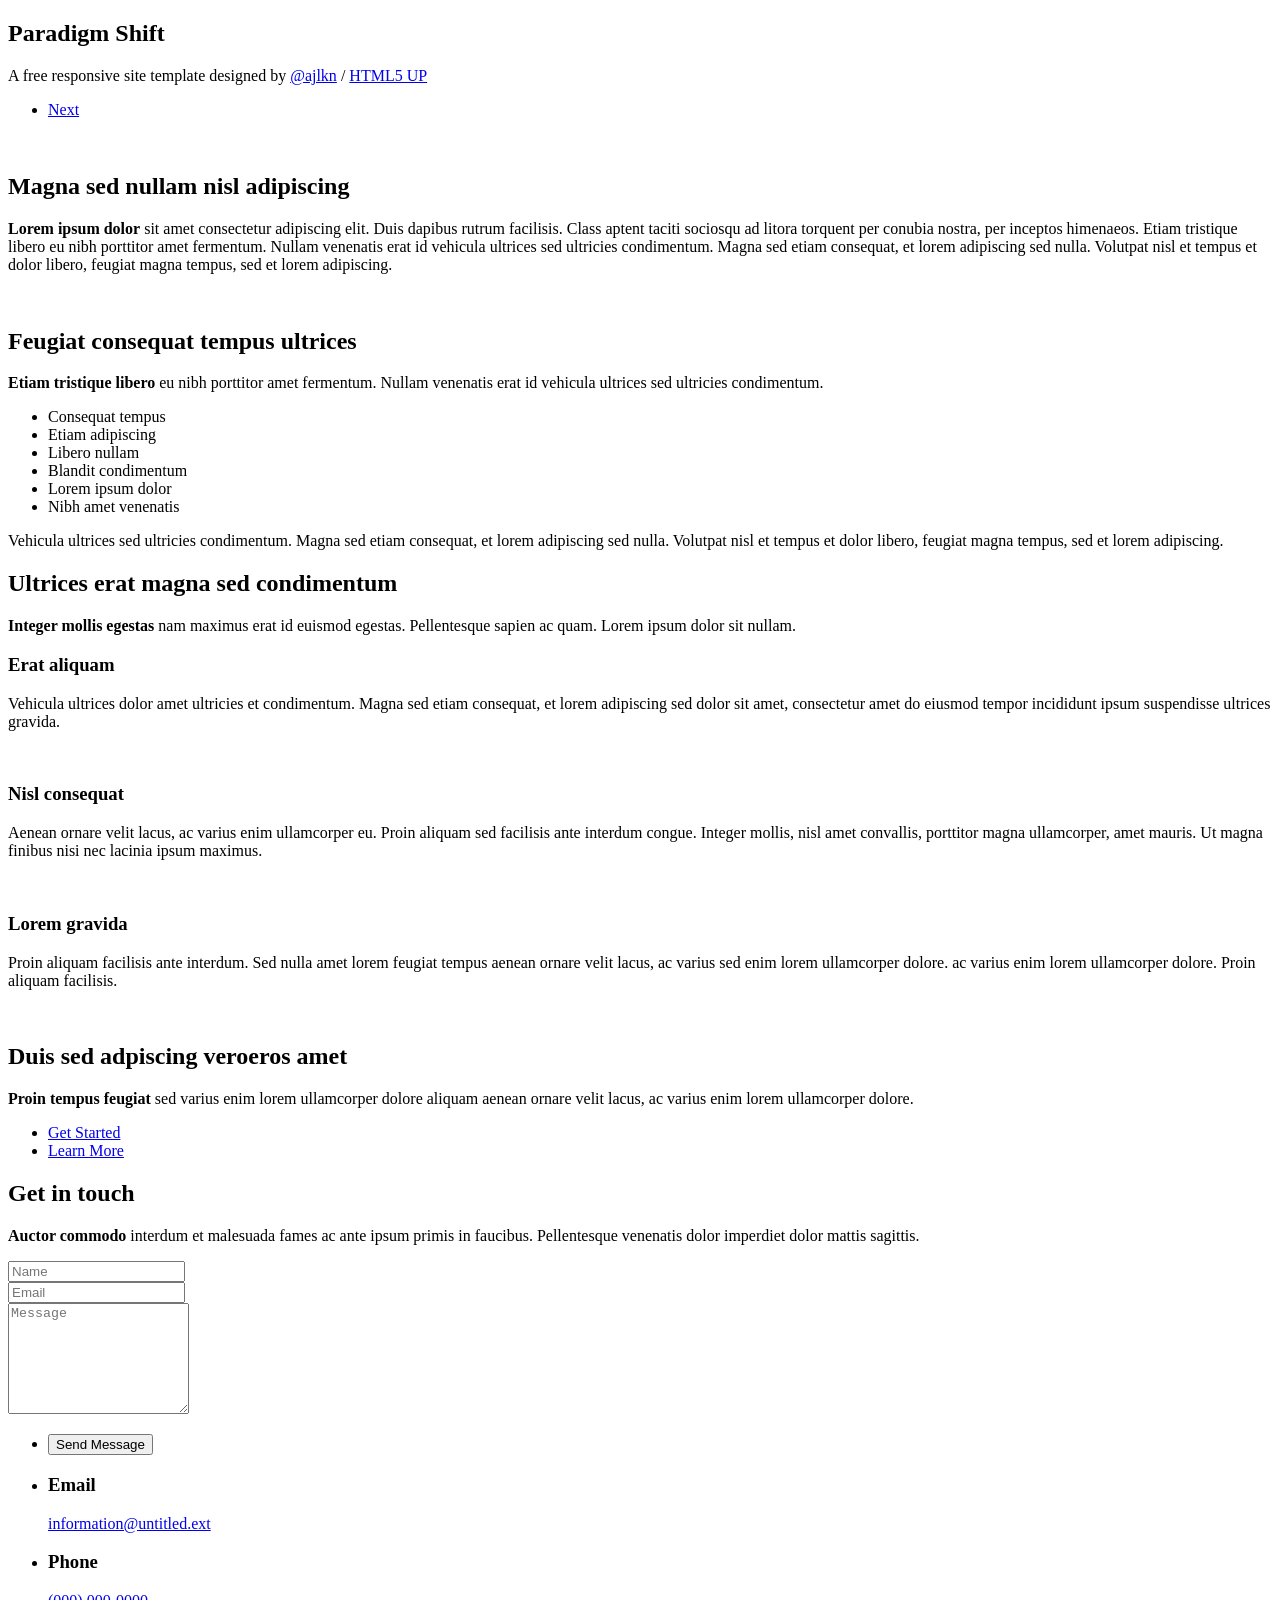
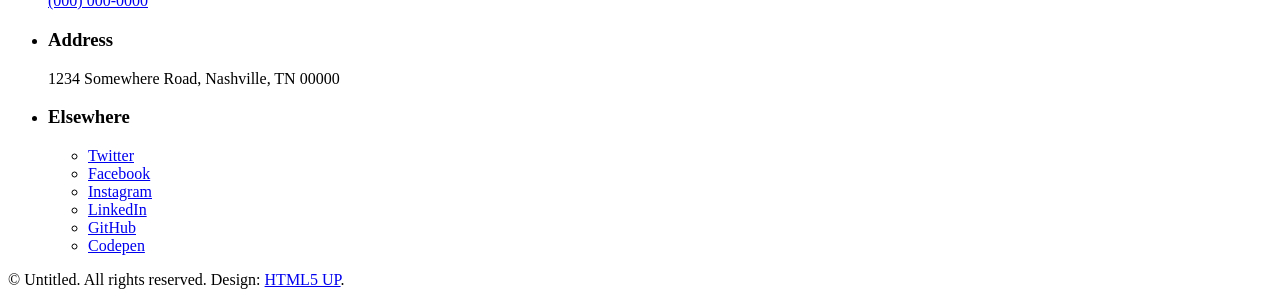
==== index.html @ dde22edc "Create index.html" ====
<!DOCTYPE HTML>
<!--
	Paradigm Shift by HTML5 UP
	html5up.net | @ajlkn
	Free for personal and commercial use under the CCA 3.0 license (html5up.net/license)
-->
<html>
	<head>
		<title>Paradigm Shift by HTML5 UP</title>
		<meta charset="utf-8" />
		<meta name="viewport" content="width=device-width, initial-scale=1, user-scalable=no" />
		<meta name="description" content="" />
		<meta name="keywords" content="" />
		<link rel="stylesheet" href="assets/css/main.css" />
	</head>
	<body class="is-preload">

		<!-- Wrapper -->
			<div id="wrapper">

				<!-- Intro -->
					<section class="intro">
						<header>
							<h1>Paradigm Shift</h1>
							<p>A free responsive site template designed by <a href="https://twitter.com/ajlkn">@ajlkn</a> / <a href="https://html5up.net">HTML5 UP</a></p>
							<ul class="actions">
								<li><a href="#first" class="arrow scrolly"><span class="label">Next</span></a></li>
							</ul>
						</header>
						<div class="content">
							<span class="image fill" data-position="center"><img src="images/pic01.jpg" alt="" /></span>
						</div>
					</section>

				<!-- Section -->
					<section id="first">
						<header>
							<h2>Magna sed nullam nisl adipiscing</h2>
						</header>
						<div class="content">
							<p><strong>Lorem ipsum dolor</strong> sit amet consectetur adipiscing elit. Duis dapibus rutrum facilisis. Class aptent taciti sociosqu ad litora torquent per conubia nostra, per inceptos himenaeos. Etiam tristique libero eu nibh porttitor amet fermentum. Nullam venenatis erat id vehicula ultrices sed ultricies condimentum. Magna sed etiam consequat, et lorem adipiscing sed nulla. Volutpat nisl et tempus et dolor libero, feugiat magna tempus, sed et lorem adipiscing.</p>
							<span class="image main"><img src="images/pic02.jpg" alt="" /></span>
						</div>
					</section>

				<!-- Section -->
					<section>
						<header>
							<h2>Feugiat consequat tempus ultrices</h2>
						</header>
						<div class="content">
							<p><strong>Etiam tristique libero</strong> eu nibh porttitor amet fermentum. Nullam venenatis erat id vehicula ultrices sed ultricies condimentum.</p>
							<ul class="feature-icons">
								<li class="icon solid fa-laptop">Consequat tempus</li>
								<li class="icon solid fa-bolt">Etiam adipiscing</li>
								<li class="icon solid fa-signal">Libero nullam</li>
								<li class="icon solid fa-cog">Blandit condimentum</li>
								<li class="icon solid fa-map-marker-alt">Lorem ipsum dolor</li>
								<li class="icon solid fa-code">Nibh amet venenatis</li>
							</ul>
							<p>Vehicula ultrices sed ultricies condimentum. Magna sed etiam consequat, et lorem adipiscing sed nulla. Volutpat nisl et tempus et dolor libero, feugiat magna tempus, sed et lorem adipiscing.</p>
						</div>
					</section>

				<!-- Section -->
					<section>
						<header>
							<h2>Ultrices erat magna sed condimentum</h2>
						</header>
						<div class="content">
							<p><strong>Integer mollis egestas</strong> nam maximus erat id euismod egestas. Pellentesque sapien ac quam. Lorem ipsum dolor sit nullam.</p>

							<!-- Section -->
								<section>
									<header>
										<h3>Erat aliquam</h3>
										<p>Vehicula ultrices dolor amet ultricies et condimentum. Magna sed etiam consequat, et lorem adipiscing sed dolor sit amet, consectetur amet do eiusmod tempor incididunt  ipsum suspendisse ultrices gravida.</p>
									</header>
									<div class="content">
										<div class="gallery">
											<a href="images/gallery/fulls/01.jpg" class="landscape"><img src="images/gallery/thumbs/01.jpg" alt="" /></a>
											<a href="images/gallery/fulls/02.jpg"><img src="images/gallery/thumbs/02.jpg" alt="" /></a>
											<a href="images/gallery/fulls/03.jpg"><img src="images/gallery/thumbs/03.jpg" alt="" /></a>
											<a href="images/gallery/fulls/04.jpg" class="landscape"><img src="images/gallery/thumbs/04.jpg" alt="" /></a>
										</div>
									</div>
								</section>

							<!-- Section -->
								<section>
									<header>
										<h3>Nisl consequat</h3>
										<p>Aenean ornare velit lacus, ac varius enim ullamcorper eu. Proin aliquam sed facilisis ante interdum congue. Integer mollis, nisl amet convallis, porttitor magna ullamcorper, amet mauris. Ut magna finibus nisi nec lacinia ipsum maximus.</p>
									</header>
									<div class="content">
										<div class="gallery">
											<a href="images/gallery/fulls/05.jpg" class="landscape"><img src="images/gallery/thumbs/05.jpg" alt="" /></a>
											<a href="images/gallery/fulls/06.jpg"><img src="images/gallery/thumbs/06.jpg" alt="" /></a>
											<a href="images/gallery/fulls/07.jpg"><img src="images/gallery/thumbs/07.jpg" alt="" /></a>
										</div>
									</div>
								</section>

							<!-- Section -->
								<section>
									<header>
										<h3>Lorem gravida</h3>
										<p>Proin aliquam facilisis ante interdum. Sed nulla amet lorem feugiat tempus aenean ornare velit lacus, ac varius sed enim lorem ullamcorper dolore.  ac varius enim lorem ullamcorper dolore. Proin aliquam facilisis.</p>
									</header>
									<div class="content">
										<div class="gallery">
											<a href="images/gallery/fulls/08.jpg" class="portrait"><img src="images/gallery/thumbs/08.jpg" alt="" /></a>
											<a href="images/gallery/fulls/09.jpg" class="portrait"><img src="images/gallery/thumbs/09.jpg" alt="" /></a>
											<a href="images/gallery/fulls/10.jpg" class="landscape"><img src="images/gallery/thumbs/10.jpg" alt="" /></a>
										</div>
									</div>
								</section>

						</div>
					</section>

				<!-- Section -->
					<section>
						<header>
							<h2>Duis sed adpiscing veroeros amet</h2>
						</header>
						<div class="content">
							<p><strong>Proin tempus feugiat</strong> sed varius enim lorem ullamcorper dolore aliquam aenean ornare velit lacus, ac varius enim lorem ullamcorper dolore.</p>
							<ul class="actions">
								<li><a href="#" class="button primary large">Get Started</a></li>
								<li><a href="#" class="button large">Learn More</a></li>
							</ul>
						</div>
					</section>

				<!-- Elements -->
				<!--
					<section>
						<header>
							<h2>Elements</h2>
						</header>
						<div class="content">

							<section>
								<header>
									<h3>Text</h3>
								</header>
								<div class="content">
									<p>This is <b>bold</b> and this is <strong>strong</strong>. This is <i>italic</i> and this is <em>emphasized</em>.
									This is <sup>superscript</sup> text and this is <sub>subscript</sub> text.
									This is <u>underlined</u> and this is code: <code>for (;;) { ... }</code>. Finally, <a href="#">this is a link</a>.</p>
									<hr />
									<h2>Heading Level 2</h2>
									<h3>Heading Level 3</h3>
									<h4>Heading Level 4</h4>
									<h5>Heading Level 5</h5>
									<hr />
									<h5>Blockquote</h5>
									<blockquote>Fringilla nisl. Donec accumsan interdum nisi, quis tincidunt felis sagittis eget tempus euismod. Vestibulum ante ipsum primis in faucibus vestibulum. Blandit adipiscing eu felis iaculis volutpat ac adipiscing accumsan faucibus. Vestibulum ante ipsum primis in faucibus lorem ipsum dolor sit amet nullam adipiscing eu felis.</blockquote>
									<h5>Preformatted</h5>
									<pre><code>i = 0;

while (!deck.isInOrder()) {
  print 'Iteration ' + i;
  deck.shuffle();
  i++;
}

print 'Sorted in ' + i + ' iterations.';</code></pre>
								</div>
							</section>

							<section>
								<header>
									<h3>Lists</h3>
								</header>
								<div class="content">

									<h4>Unordered</h4>
									<ul>
										<li>Dolor pulvinar etiam.</li>
										<li>Sagittis adipiscing.</li>
										<li>Felis enim feugiat.</li>
									</ul>

									<h4>Alternate</h4>
									<ul class="alt">
										<li>Dolor pulvinar etiam.</li>
										<li>Sagittis adipiscing.</li>
										<li>Felis enim feugiat.</li>
									</ul>

									<h4>Ordered</h4>
									<ol>
										<li>Dolor pulvinar etiam.</li>
										<li>Etiam vel felis viverra.</li>
										<li>Felis enim feugiat.</li>
										<li>Dolor pulvinar etiam.</li>
										<li>Etiam vel felis lorem.</li>
										<li>Felis enim et feugiat.</li>
									</ol>
									<h4>Icons</h4>
									<ul class="icons">
										<li><a href="#" class="icon brands fa-twitter"><span class="label">Twitter</span></a></li>
										<li><a href="#" class="icon brands fa-facebook-f"><span class="label">Facebook</span></a></li>
										<li><a href="#" class="icon brands fa-instagram"><span class="label">Instagram</span></a></li>
										<li><a href="#" class="icon brands fa-github"><span class="label">Github</span></a></li>
									</ul>

									<h4>Actions</h4>
									<ul class="actions">
										<li><a href="#" class="button primary">Default</a></li>
										<li><a href="#" class="button">Default</a></li>
									</ul>
									<ul class="actions stacked">
										<li><a href="#" class="button primary">Default</a></li>
										<li><a href="#" class="button">Default</a></li>
									</ul>
								</div>
							</section>

							<section>
								<header>
									<h3>Table</h3>
								</header>
								<div class="content">
									<h4>Default</h4>
									<div class="table-wrapper">
										<table>
											<thead>
												<tr>
													<th>Name</th>
													<th>Description</th>
													<th>Price</th>
												</tr>
											</thead>
											<tbody>
												<tr>
													<td>Item One</td>
													<td>Ante turpis integer aliquet porttitor.</td>
													<td>29.99</td>
												</tr>
												<tr>
													<td>Item Two</td>
													<td>Vis ac commodo adipiscing arcu aliquet.</td>
													<td>19.99</td>
												</tr>
												<tr>
													<td>Item Three</td>
													<td> Morbi faucibus arcu accumsan lorem.</td>
													<td>29.99</td>
												</tr>
												<tr>
													<td>Item Four</td>
													<td>Vitae integer tempus condimentum.</td>
													<td>19.99</td>
												</tr>
												<tr>
													<td>Item Five</td>
													<td>Ante turpis integer aliquet porttitor.</td>
													<td>29.99</td>
												</tr>
											</tbody>
											<tfoot>
												<tr>
													<td colspan="2"></td>
													<td>100.00</td>
												</tr>
											</tfoot>
										</table>
									</div>

									<h4>Alternate</h4>
									<div class="table-wrapper">
										<table class="alt">
											<thead>
												<tr>
													<th>Name</th>
													<th>Description</th>
													<th>Price</th>
												</tr>
											</thead>
											<tbody>
												<tr>
													<td>Item One</td>
													<td>Ante turpis integer aliquet porttitor.</td>
													<td>29.99</td>
												</tr>
												<tr>
													<td>Item Two</td>
													<td>Vis ac commodo adipiscing arcu aliquet.</td>
													<td>19.99</td>
												</tr>
												<tr>
													<td>Item Three</td>
													<td> Morbi faucibus arcu accumsan lorem.</td>
													<td>29.99</td>
												</tr>
												<tr>
													<td>Item Four</td>
													<td>Vitae integer tempus condimentum.</td>
													<td>19.99</td>
												</tr>
												<tr>
													<td>Item Five</td>
													<td>Ante turpis integer aliquet porttitor.</td>
													<td>29.99</td>
												</tr>
											</tbody>
											<tfoot>
												<tr>
													<td colspan="2"></td>
													<td>100.00</td>
												</tr>
											</tfoot>
										</table>
									</div>
								</div>
							</section>

							<section>
								<header>
									<h3>Buttons</h3>
								</header>
								<div class="content">
									<ul class="actions">
										<li><a href="#" class="button primary">Primary</a></li>
										<li><a href="#" class="button">Default</a></li>
									</ul>
									<ul class="actions">
										<li><a href="#" class="button large">Large</a></li>
										<li><a href="#" class="button">Default</a></li>
										<li><a href="#" class="button small">Small</a></li>
									</ul>
									<ul class="actions">
										<li><a href="#" class="button primary icon solid fa-download">Icon</a></li>
										<li><a href="#" class="button icon solid fa-download">Icon</a></li>
									</ul>
									<ul class="actions">
										<li><span class="button primary disabled">Disabled</span></li>
										<li><span class="button disabled">Disabled</span></li>
									</ul>
								</div>
							</section>

							<section>
								<header>
									<h3>Form</h3>
								</header>
								<div class="content">
									<form method="post" action="#">
										<div class="fields">
											<div class="field half">
												<label for="demo-name">Name</label>
												<input type="text" name="demo-name" id="demo-name" value="" placeholder="Jane Doe" />
											</div>
											<div class="field half">
												<label for="demo-email">Email</label>
												<input type="email" name="demo-email" id="demo-email" value="" placeholder="jane@untitled.tld" />
											</div>
											<div class="field">
												<label for="demo-category">Category</label>
												<select name="demo-category" id="demo-category">
													<option value="">-</option>
													<option value="1">Manufacturing</option>
													<option value="1">Shipping</option>
													<option value="1">Administration</option>
													<option value="1">Human Resources</option>
												</select>
											</div>
											<div class="field half">
												<input type="radio" id="demo-priority-low" name="demo-priority" checked>
												<label for="demo-priority-low">Low</label>
											</div>
											<div class="field half">
												<input type="radio" id="demo-priority-high" name="demo-priority">
												<label for="demo-priority-high">High</label>
											</div>
											<div class="field half">
												<input type="checkbox" id="demo-copy" name="demo-copy">
												<label for="demo-copy">Email me a copy</label>
											</div>
											<div class="field half">
												<input type="checkbox" id="demo-human" name="demo-human" checked>
												<label for="demo-human">Not a robot</label>
											</div>
											<div class="field">
												<label for="demo-message">Message</label>
												<textarea name="demo-message" id="demo-message" placeholder="Enter your message" rows="6"></textarea>
											</div>
										</div>
										<ul class="actions">
											<li><input type="submit" value="Send Message" class="primary" /></li>
											<li><input type="reset" value="Reset" /></li>
										</ul>
									</form>
								</div>
							</section>

						</div>
					</section>
				-->

				<!-- Section -->
					<section>
						<header>
							<h2>Get in touch</h2>
						</header>
						<div class="content">
							<p><strong>Auctor commodo</strong> interdum et malesuada fames ac ante ipsum primis in faucibus. Pellentesque venenatis dolor imperdiet dolor mattis sagittis.</p>
							<form>
								<div class="fields">
									<div class="field half">
										<input type="text" name="name" id="name" placeholder="Name" />
									</div>
									<div class="field half">
										<input type="email" name="email" id="email" placeholder="Email" />
									</div>
									<div class="field">
										<textarea name="message" id="message" placeholder="Message" rows="7"></textarea>
									</div>
								</div>
								<ul class="actions">
									<li><input type="submit" value="Send Message" class="button primary" /></li>
								</ul>
							</form>
						</div>
						<footer>
							<ul class="items">
								<li>
									<h3>Email</h3>
									<a href="#">information@untitled.ext</a>
								</li>
								<li>
									<h3>Phone</h3>
									<a href="#">(000) 000-0000</a>
								</li>
								<li>
									<h3>Address</h3>
									<span>1234 Somewhere Road, Nashville, TN 00000</span>
								</li>
								<li>
									<h3>Elsewhere</h3>
									<ul class="icons">
										<li><a href="#" class="icon brands fa-twitter"><span class="label">Twitter</span></a></li>
										<li><a href="#" class="icon brands fa-facebook-f"><span class="label">Facebook</span></a></li>
										<li><a href="#" class="icon brands fa-instagram"><span class="label">Instagram</span></a></li>
										<li><a href="#" class="icon brands fa-linkedin-in"><span class="label">LinkedIn</span></a></li>
										<li><a href="#" class="icon brands fa-github"><span class="label">GitHub</span></a></li>
										<li><a href="#" class="icon brands fa-codepen"><span class="label">Codepen</span></a></li>
									</ul>
								</li>
							</ul>
						</footer>
					</section>

				<!-- Copyright -->
					<div class="copyright">&copy; Untitled. All rights reserved. Design: <a href="https://html5up.net">HTML5 UP</a>.</div>

			</div>

		<!-- Scripts -->
			<script src="assets/js/jquery.min.js"></script>
			<script src="assets/js/jquery.scrolly.min.js"></script>
			<script src="assets/js/browser.min.js"></script>
			<script src="assets/js/breakpoints.min.js"></script>
			<script src="assets/js/util.js"></script>
			<script src="assets/js/main.js"></script>

	</body>
</html>
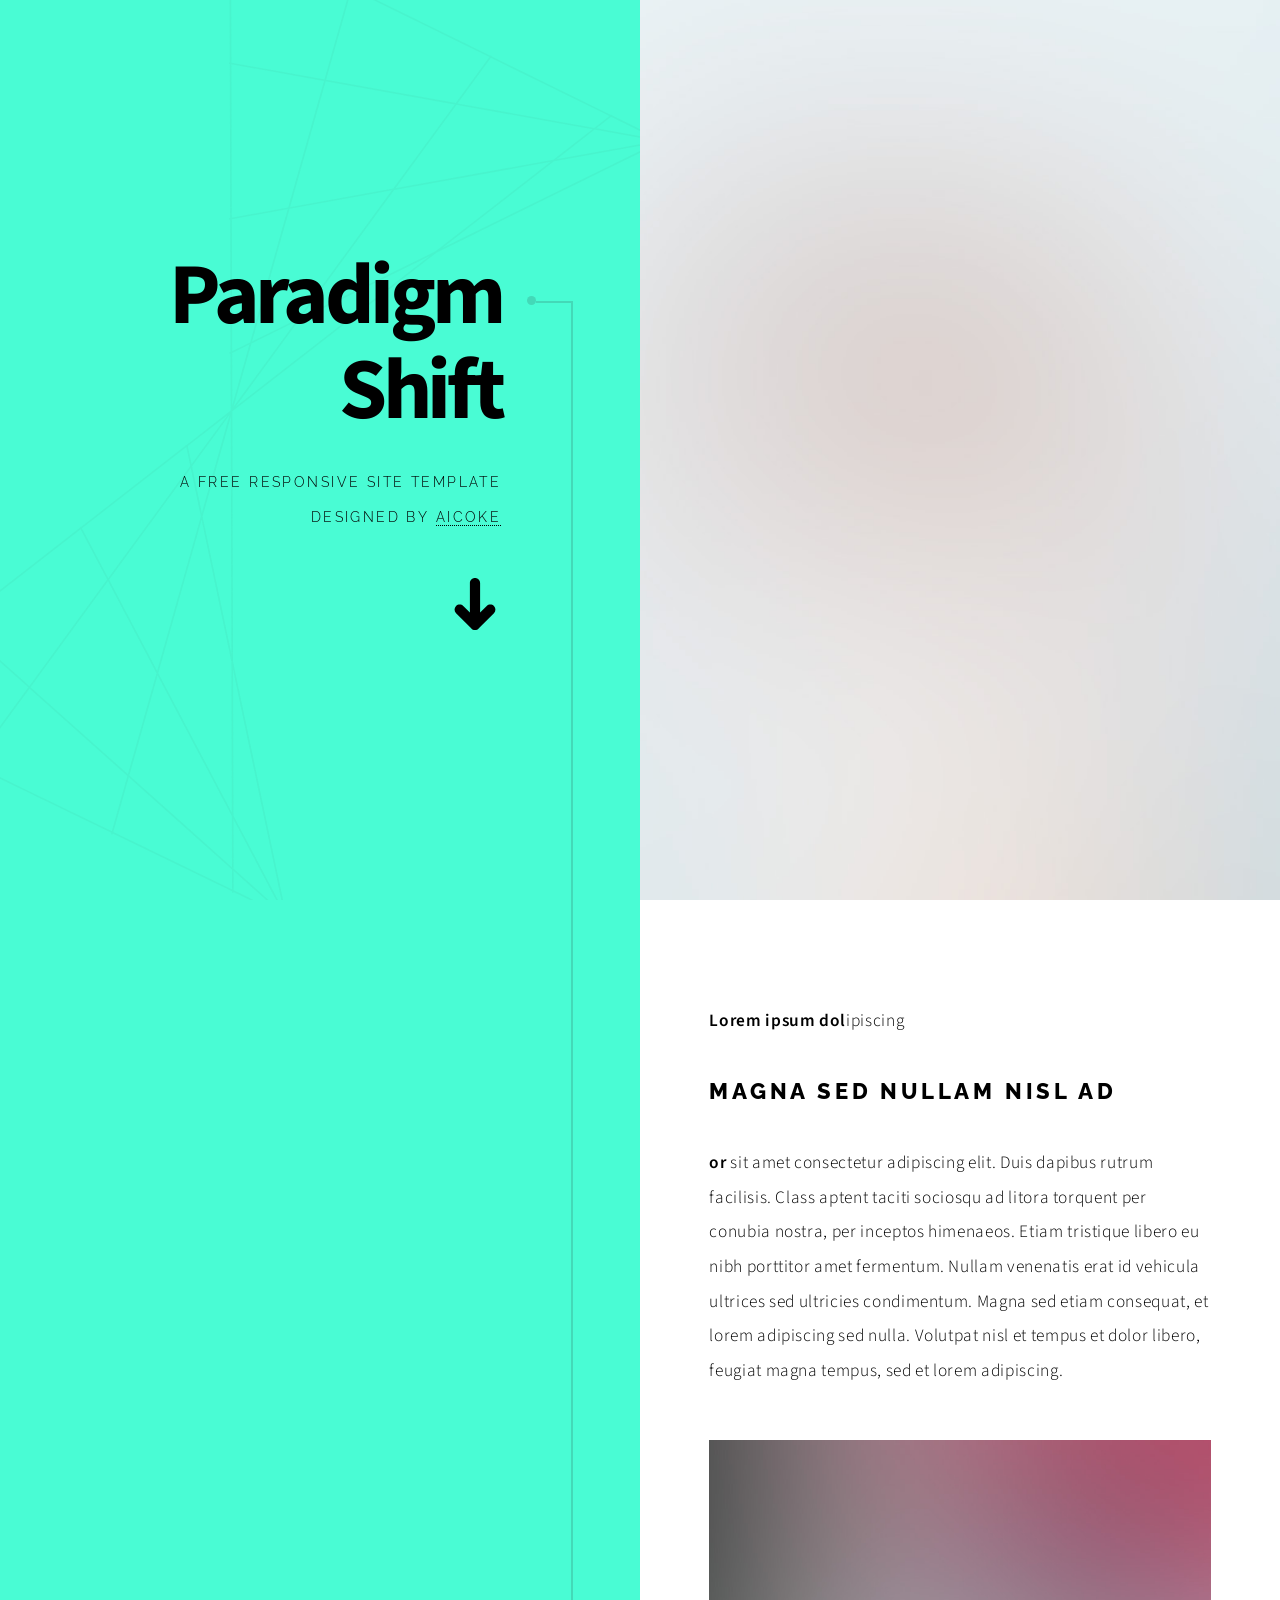
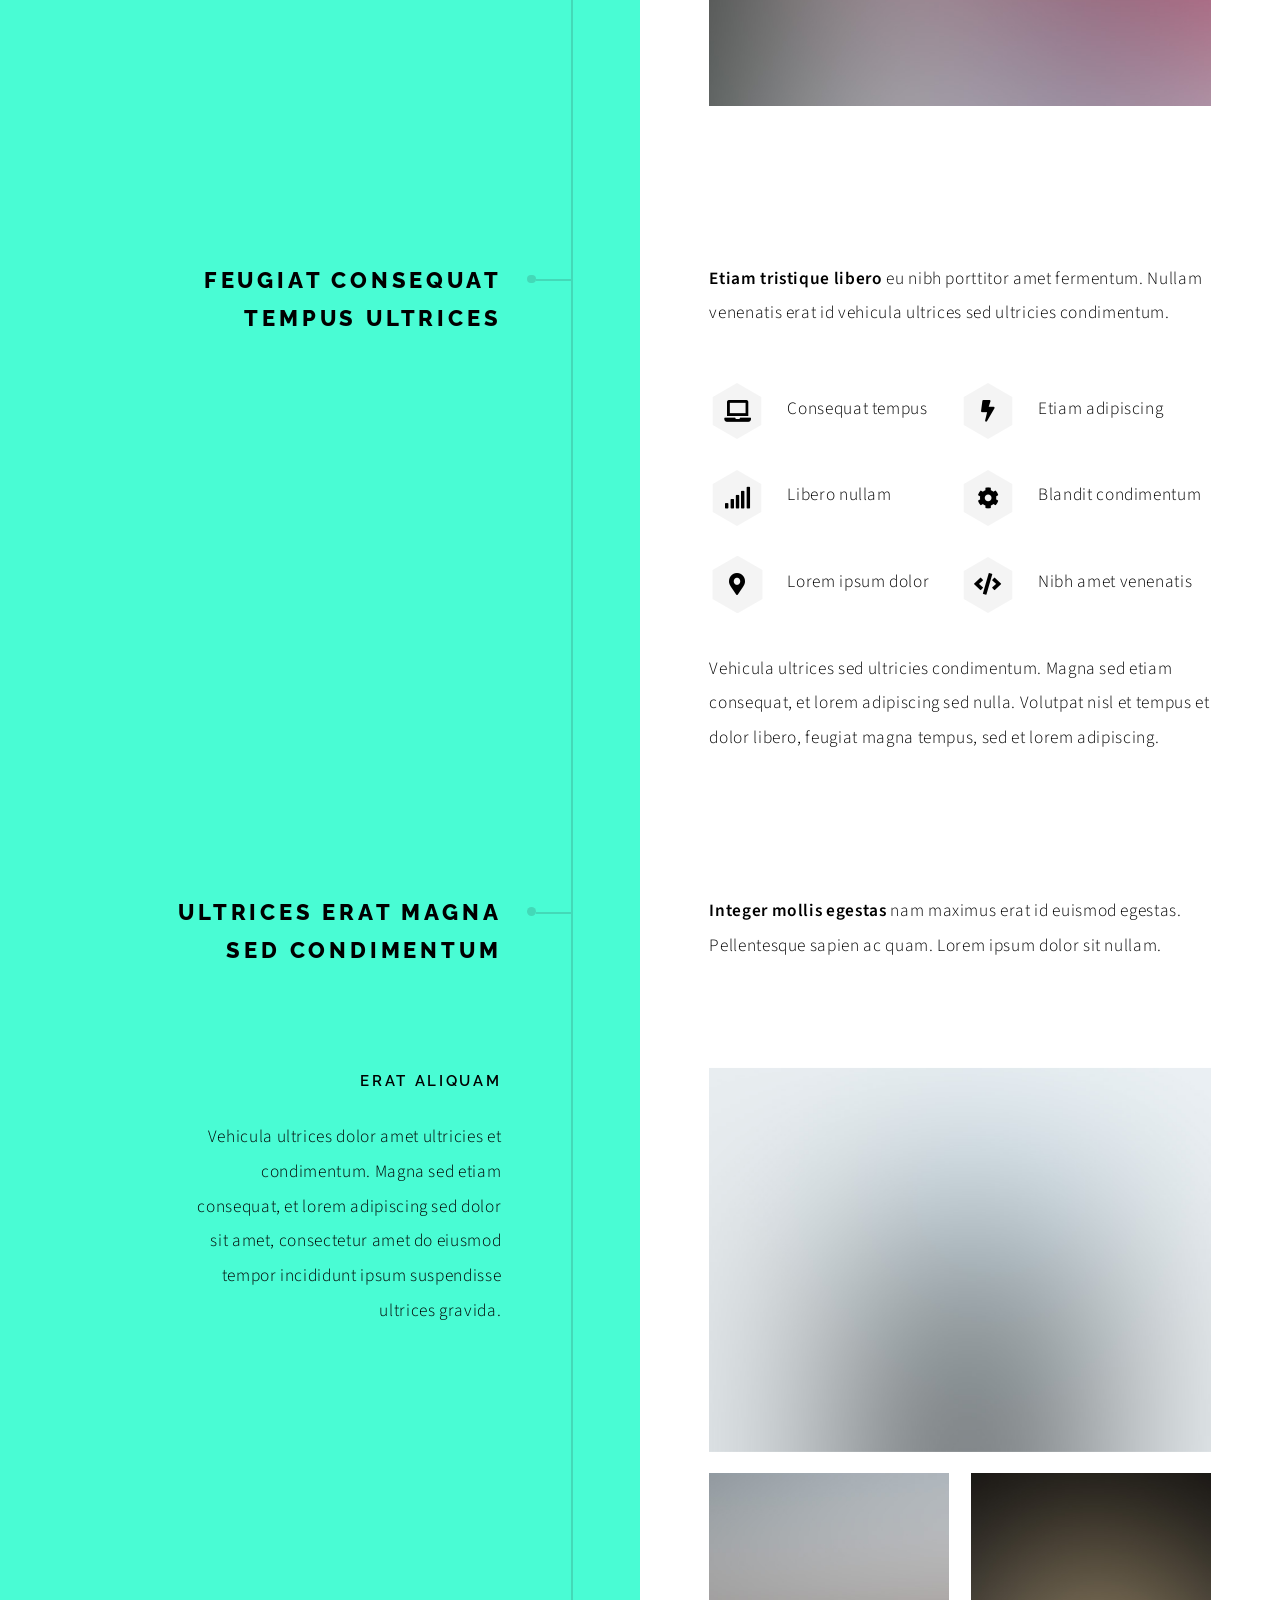
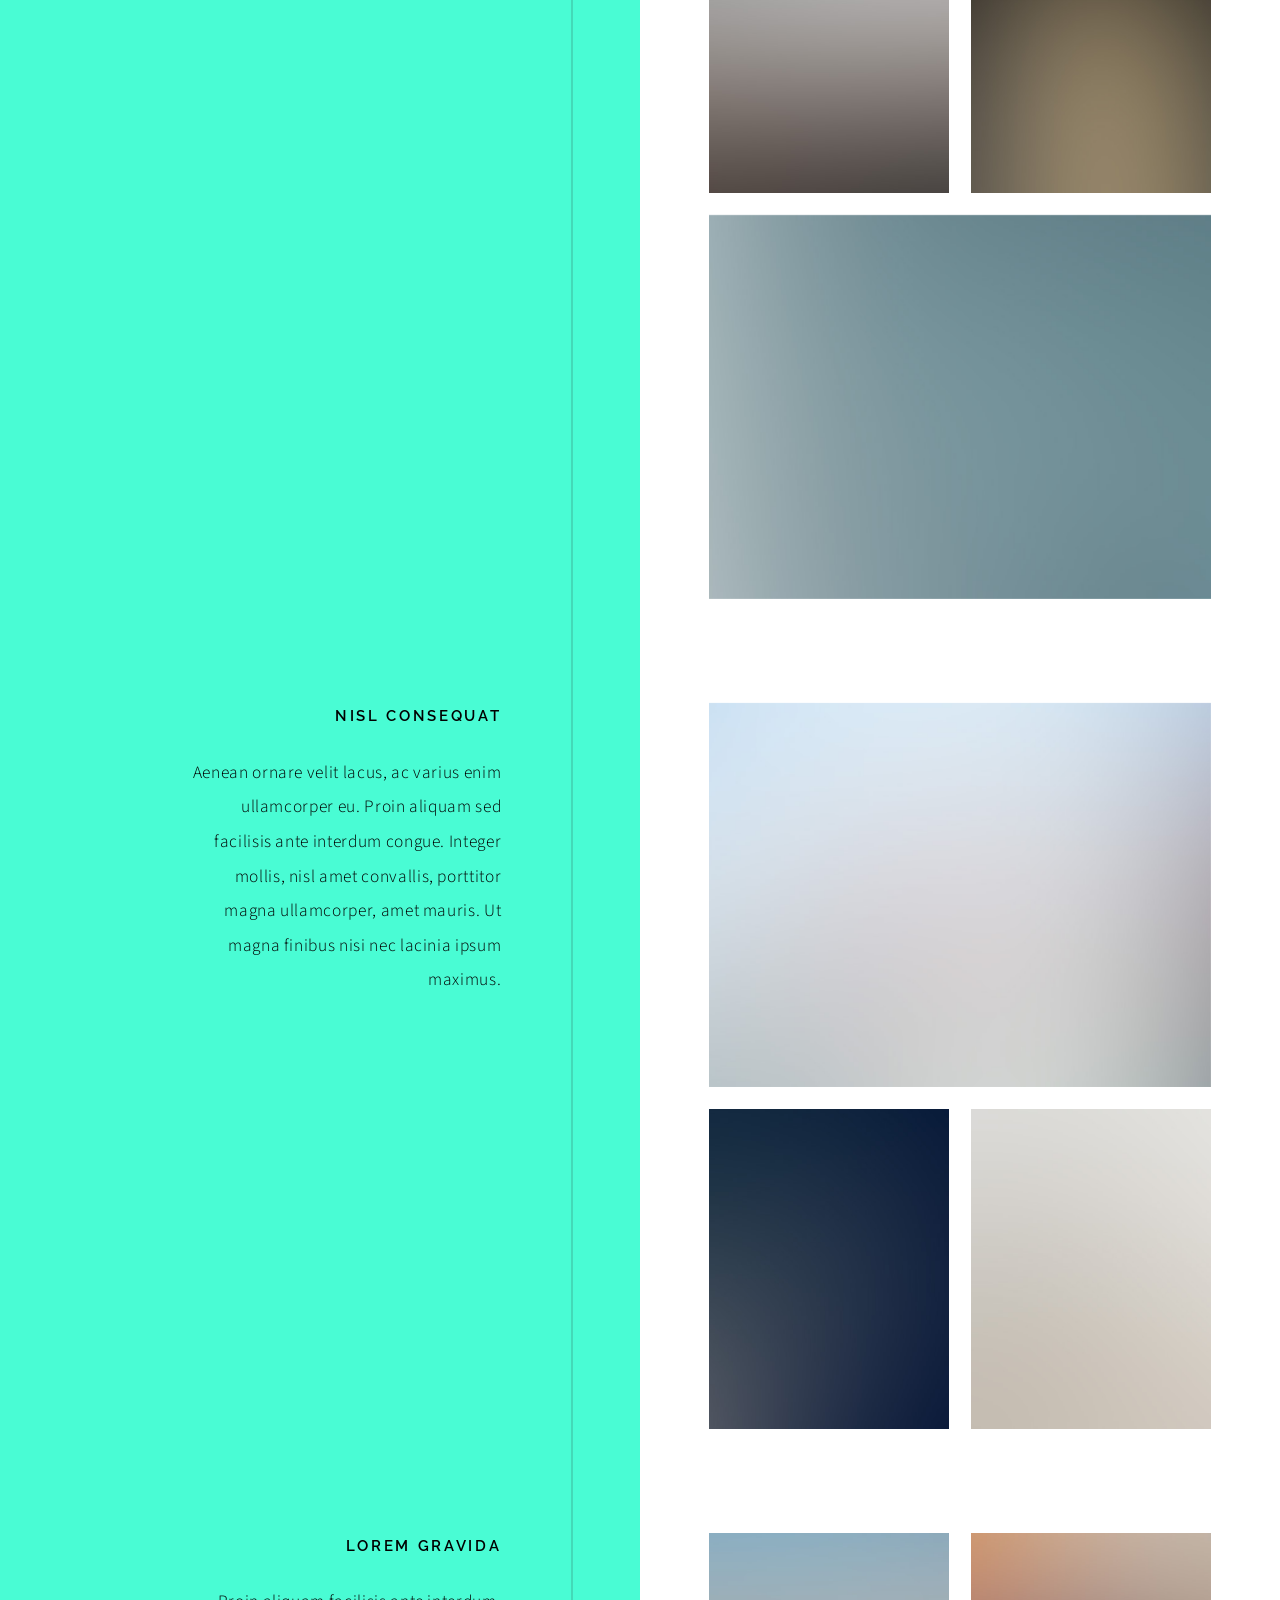
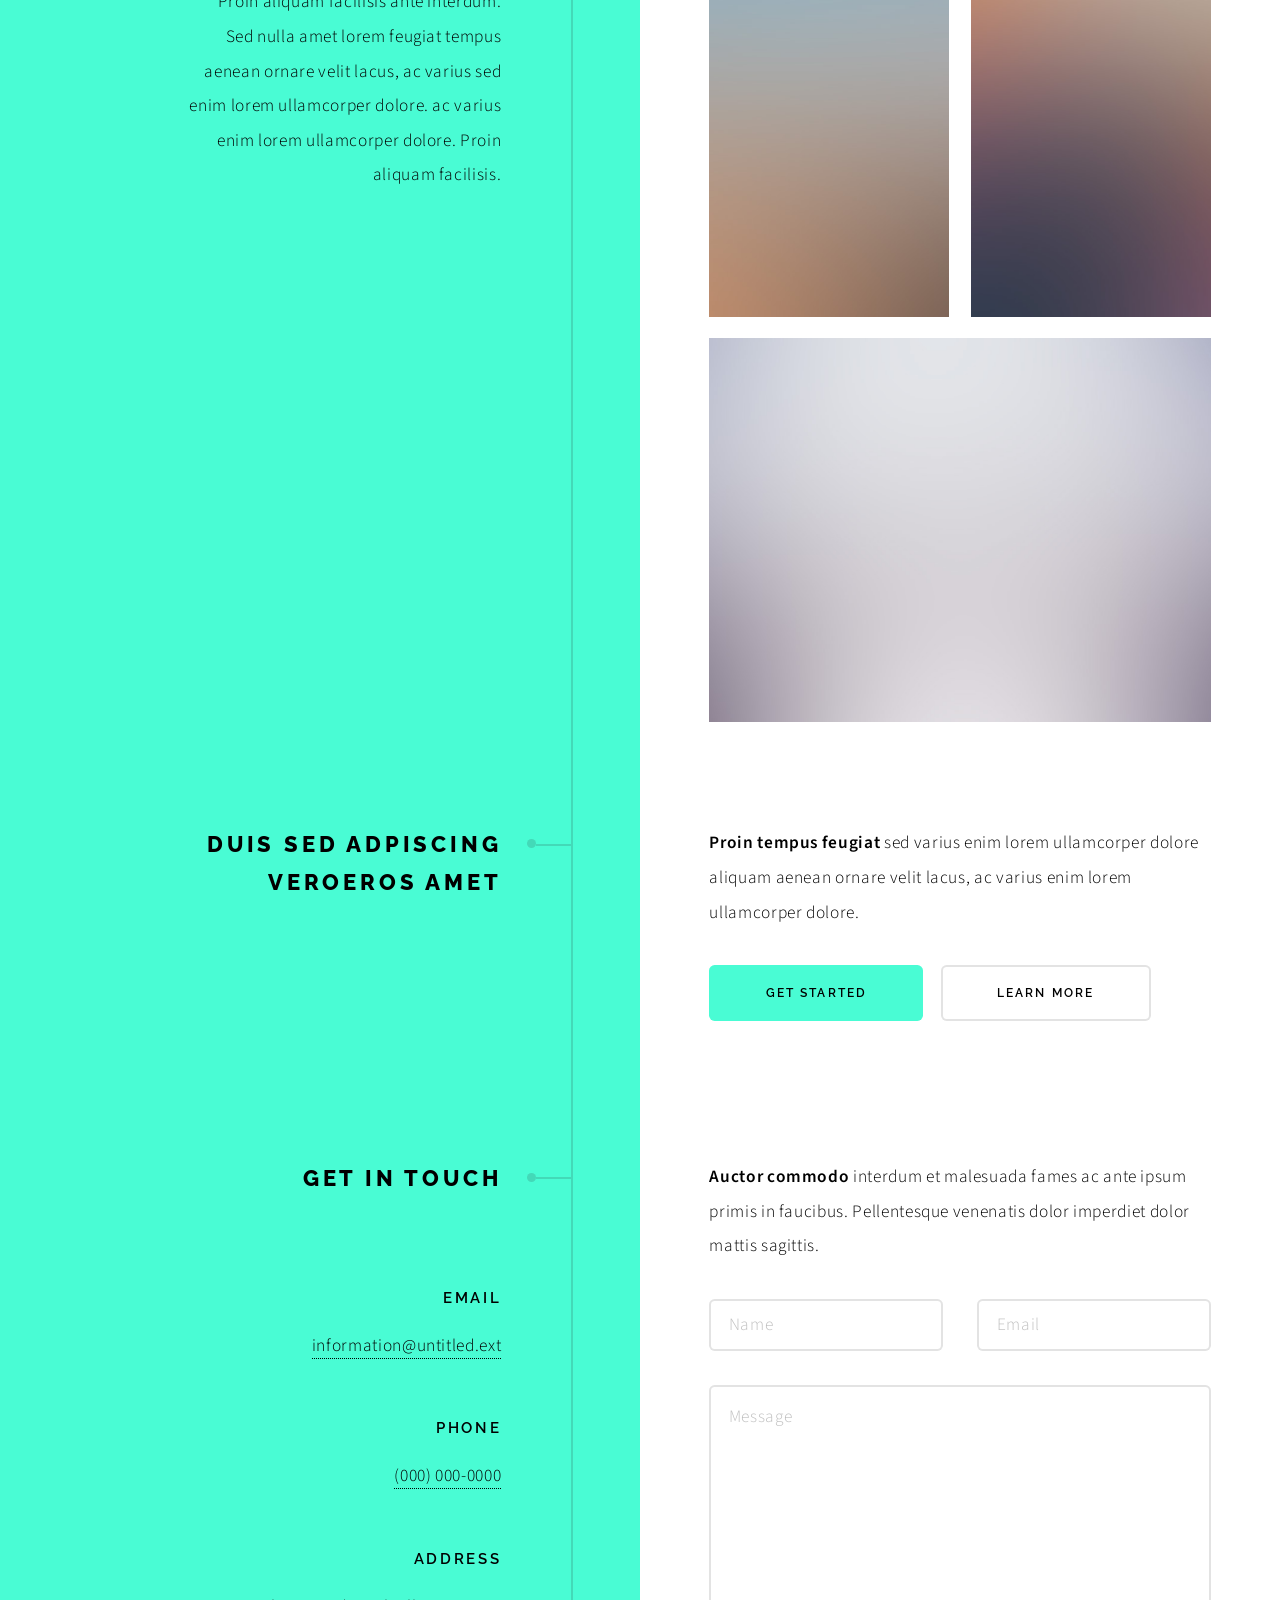
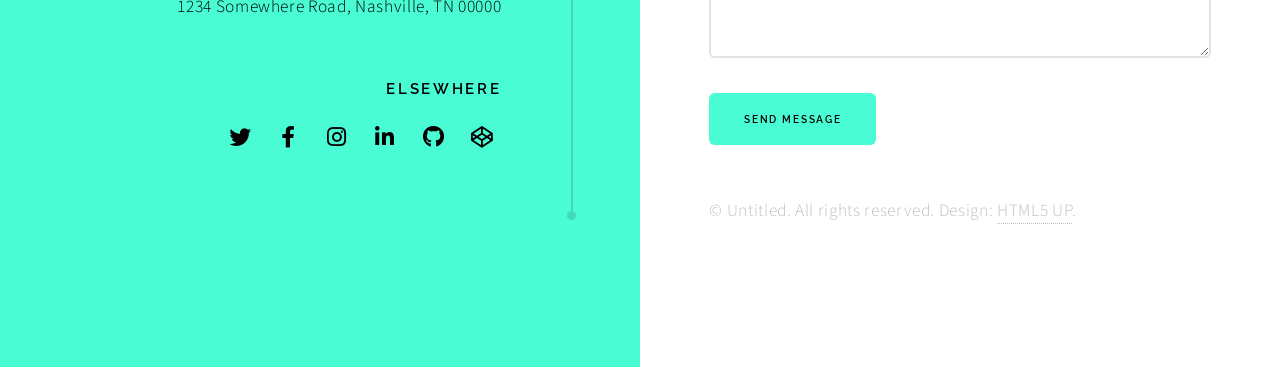
==== commit bcd08c94: "00" ====
--- a/index.html
+++ b/index.html
@@ -22,25 +22,23 @@
 					<section class="intro">
 						<header>
 							<h1>Paradigm Shift</h1>
-							<p>A free responsive site template designed by <a href="https://twitter.com/ajlkn">@ajlkn</a> / <a href="https://html5up.net">HTML5 UP</a></p>
+							<p>A free responsive site template designed by <a href="https://space.bilibili.com/495353023?spm_id_from=333.1007.0.0">aicoke</a></p>
 							<ul class="actions">
 								<li><a href="#first" class="arrow scrolly"><span class="label">Next</span></a></li>
 							</ul>
 						</header>
 						<div class="content">
-							<span class="image fill" data-position="center"><img src="images/pic01.jpg" alt="" /></span>
-						</div>
+							<span class="image fill" data-position="center"><img src="images/pic01.jpg" alt="" /></span>						</div>
 					</section>
 
 				<!-- Section -->
 					<section id="first">
-						<header>
-							<h2>Magna sed nullam nisl adipiscing</h2>
-						</header>
-						<div class="content">
-							<p><strong>Lorem ipsum dolor</strong> sit amet consectetur adipiscing elit. Duis dapibus rutrum facilisis. Class aptent taciti sociosqu ad litora torquent per conubia nostra, per inceptos himenaeos. Etiam tristique libero eu nibh porttitor amet fermentum. Nullam venenatis erat id vehicula ultrices sed ultricies condimentum. Magna sed etiam consequat, et lorem adipiscing sed nulla. Volutpat nisl et tempus et dolor libero, feugiat magna tempus, sed et lorem adipiscing.</p>
-							<span class="image main"><img src="images/pic02.jpg" alt="" /></span>
-						</div>
+					  <header></header>
+						<div class="content">
+							<p><strong>Lorem ipsum dol</strong>ipiscing</p>
+							<h2>Magna sed nullam nisl ad</h2>
+							<p><strong>or</strong> sit amet consectetur adipiscing elit. Duis dapibus rutrum facilisis. Class aptent taciti sociosqu ad litora torquent per conubia nostra, per inceptos himenaeos. Etiam tristique libero eu nibh porttitor amet fermentum. Nullam venenatis erat id vehicula ultrices sed ultricies condimentum. Magna sed etiam consequat, et lorem adipiscing sed nulla. Volutpat nisl et tempus et dolor libero, feugiat magna tempus, sed et lorem adipiscing.</p>
+						<span class="image main"><img src="images/pic02.jpg" alt="" /></span>						</div>
 					</section>
 
 				<!-- Section -->
@@ -81,8 +79,7 @@
 											<a href="images/gallery/fulls/01.jpg" class="landscape"><img src="images/gallery/thumbs/01.jpg" alt="" /></a>
 											<a href="images/gallery/fulls/02.jpg"><img src="images/gallery/thumbs/02.jpg" alt="" /></a>
 											<a href="images/gallery/fulls/03.jpg"><img src="images/gallery/thumbs/03.jpg" alt="" /></a>
-											<a href="images/gallery/fulls/04.jpg" class="landscape"><img src="images/gallery/thumbs/04.jpg" alt="" /></a>
-										</div>
+											<a href="images/gallery/fulls/04.jpg" class="landscape"><img src="images/gallery/thumbs/04.jpg" alt="" /></a>										</div>
 									</div>
 								</section>
 
@@ -96,8 +93,7 @@
 										<div class="gallery">
 											<a href="images/gallery/fulls/05.jpg" class="landscape"><img src="images/gallery/thumbs/05.jpg" alt="" /></a>
 											<a href="images/gallery/fulls/06.jpg"><img src="images/gallery/thumbs/06.jpg" alt="" /></a>
-											<a href="images/gallery/fulls/07.jpg"><img src="images/gallery/thumbs/07.jpg" alt="" /></a>
-										</div>
+											<a href="images/gallery/fulls/07.jpg"><img src="images/gallery/thumbs/07.jpg" alt="" /></a>										</div>
 									</div>
 								</section>
 
@@ -111,11 +107,9 @@
 										<div class="gallery">
 											<a href="images/gallery/fulls/08.jpg" class="portrait"><img src="images/gallery/thumbs/08.jpg" alt="" /></a>
 											<a href="images/gallery/fulls/09.jpg" class="portrait"><img src="images/gallery/thumbs/09.jpg" alt="" /></a>
-											<a href="images/gallery/fulls/10.jpg" class="landscape"><img src="images/gallery/thumbs/10.jpg" alt="" /></a>
-										</div>
+											<a href="images/gallery/fulls/10.jpg" class="landscape"><img src="images/gallery/thumbs/10.jpg" alt="" /></a>										</div>
 									</div>
 								</section>
-
 						</div>
 					</section>
 
@@ -457,7 +451,7 @@
 				<!-- Copyright -->
 					<div class="copyright">&copy; Untitled. All rights reserved. Design: <a href="https://html5up.net">HTML5 UP</a>.</div>
 
-			</div>
+	</div>
 
 		<!-- Scripts -->
 			<script src="assets/js/jquery.min.js"></script>
--- a/assets/css/main.css
+++ b/assets/css/main.css
@@ -0,0 +1,3882 @@
+@import url(fontawesome-all.min.css);
+@import url("https://fonts.googleapis.com/css?family=Source+Sans+Pro:300,600,700,300i,600i,700i|Raleway:600,800");
+
+/*
+	Paradigm Shift by HTML5 UP
+	html5up.net | @ajlkn
+	Free for personal and commercial use under the CCA 3.0 license (html5up.net/license)
+*/
+
+html, body, div, span, applet, object,
+iframe, h1, h2, h3, h4, h5, h6, p, blockquote,
+pre, a, abbr, acronym, address, big, cite,
+code, del, dfn, em, img, ins, kbd, q, s, samp,
+small, strike, strong, sub, sup, tt, var, b,
+u, i, center, dl, dt, dd, ol, ul, li, fieldset,
+form, label, legend, table, caption, tbody,
+tfoot, thead, tr, th, td, article, aside,
+canvas, details, embed, figure, figcaption,
+footer, header, hgroup, menu, nav, output, ruby,
+section, summary, time, mark, audio, video {
+	margin: 0;
+	padding: 0;
+	border: 0;
+	font-size: 100%;
+	font: inherit;
+	vertical-align: baseline;}
+
+article, aside, details, figcaption, figure,
+footer, header, hgroup, menu, nav, section {
+	display: block;}
+
+body {
+	line-height: 1;
+}
+
+ol, ul {
+	list-style: none;
+}
+
+blockquote, q {
+	quotes: none;
+}
+
+	blockquote:before, blockquote:after, q:before, q:after {
+		content: '';
+		content: none;
+	}
+
+table {
+	border-collapse: collapse;
+	border-spacing: 0;
+}
+
+body {
+	-webkit-text-size-adjust: none;
+}
+
+mark {
+	background-color: transparent;
+	color: inherit;
+}
+
+input::-moz-focus-inner {
+	border: 0;
+	padding: 0;
+}
+
+input, select, textarea {
+	-moz-appearance: none;
+	-webkit-appearance: none;
+	-ms-appearance: none;
+	appearance: none;
+}
+
+/* Basic */
+
+	@-ms-viewport {
+		width: device-width;
+	}
+
+	body {
+		-ms-overflow-style: scrollbar;
+	}
+
+	@media screen and (max-width: 480px) {
+
+		html, body {
+			min-width: 320px;
+		}
+
+	}
+
+	html {
+		box-sizing: border-box;
+	}
+
+	*, *:before, *:after {
+		box-sizing: inherit;
+	}
+
+	html {
+		overflow-x: hidden;
+	}
+
+	body {
+		background: #ffffff;
+		overflow-x: hidden;
+	}
+
+		body.is-preload *, body.is-preload *:before, body.is-preload *:after {
+			-moz-animation: none !important;
+			-webkit-animation: none !important;
+			-ms-animation: none !important;
+			animation: none !important;
+			-moz-transition: none !important;
+			-webkit-transition: none !important;
+			-ms-transition: none !important;
+			transition: none !important;
+		}
+
+/* Typography */
+
+	html {
+		font-size: 18pt;
+	}
+
+		@media screen and (max-width: 1920px) {
+
+			html {
+				font-size: 13pt;
+			}
+
+		}
+
+		@media screen and (max-width: 1152px) {
+
+			html {
+				font-size: 14pt;
+			}
+
+		}
+
+		@media screen and (max-width: 736px) {
+
+			html {
+				font-size: 12pt;
+			}
+
+		}
+
+		@media screen and (max-width: 480px) {
+
+			html {
+				font-size: 11pt;
+			}
+
+		}
+
+	body {
+		background-color: #ffffff;
+		color: #000000;
+	}
+
+	body, input, select, textarea {
+		color: #000000;
+		font-family: "Source Sans Pro", Helvetica, sans-serif;
+		font-size: 1rem;
+		font-weight: 300;
+		letter-spacing: 0.0375em;
+		line-height: 2;
+	}
+
+	a {
+		-moz-transition: border-bottom-color 0.25s ease-in-out;
+		-webkit-transition: border-bottom-color 0.25s ease-in-out;
+		-ms-transition: border-bottom-color 0.25s ease-in-out;
+		transition: border-bottom-color 0.25s ease-in-out;
+		text-decoration: none;
+		color: #000000;
+		border-bottom: dotted 1px;
+	}
+
+		a:hover {
+			text-decoration: none;
+			border-bottom-color: transparent;
+		}
+
+	strong, b {
+		font-weight: 600;
+		color: #000000;
+	}
+
+	em, i {
+		font-style: italic;
+	}
+
+	p {
+		margin: 0 0 2rem 0;
+	}
+
+	h1, h2, h3, h4, h5, h6 {
+		color: #000000;
+		font-family: "Raleway", Helvetica, sans-serif;
+		font-weight: 600;
+		letter-spacing: 0.175em;
+		line-height: 1.75;
+		margin: 0 0 1.5rem 0;
+		text-transform: uppercase;
+	}
+
+		h1 a, h2 a, h3 a, h4 a, h5 a, h6 a {
+			color: inherit;
+			text-decoration: none;
+		}
+
+	h1 {
+		font-family: "Source Sans Pro", Helvetica, sans-serif;
+		font-size: 5rem;
+		font-weight: 700;
+		letter-spacing: -0.05em;
+		line-height: 1.1;
+		margin: 0 0 1.5rem 0;
+		text-transform: none;
+	}
+
+	h2 {
+		font-size: 1.25rem;
+		font-weight: 800;
+		margin: 0 0 2rem 0;
+	}
+
+	h3 {
+		font-size: 0.875rem;
+	}
+
+	h4 {
+		font-size: 0.875rem;
+	}
+
+	h5 {
+		font-size: 0.75rem;
+	}
+
+	h6 {
+		font-size: 0.625rem;
+	}
+
+	@media screen and (max-width: 736px) {
+
+		h1 {
+			font-size: 4.5rem;
+			line-height: 1.1;
+		}
+
+		h2 {
+			font-size: 1.25rem;
+			line-height: 1.7;
+		}
+
+		h3 {
+			font-size: 0.9rem;
+		}
+
+		h4 {
+			font-size: 0.75rem;
+		}
+
+		h5 {
+			font-size: 0.675rem;
+		}
+
+	}
+
+	@media screen and (max-width: 360px) {
+
+		h1 {
+			font-size: 3.75rem;
+		}
+
+		h2 {
+			font-size: 1.125rem;
+		}
+
+		h3 {
+			font-size: 0.8rem;
+		}
+
+		h4 {
+			font-size: 0.675rem;
+		}
+
+		h5 {
+			font-size: 0.675rem;
+		}
+
+	}
+
+	sub {
+		font-size: 0.8rem;
+		position: relative;
+		top: 0.5rem;
+	}
+
+	sup {
+		font-size: 0.8rem;
+		position: relative;
+		top: -0.5rem;
+	}
+
+	blockquote {
+		border-left: solid 0.5rem rgba(144, 144, 144, 0.25);
+		font-style: italic;
+		margin: 0 0 2rem 0;
+		padding: 1rem 0 1rem 2rem;
+	}
+
+	code {
+		background: rgba(144, 144, 144, 0.1);
+		border-radius: 0.325rem;
+		font-family: "Courier New", monospace;
+		font-size: 0.9rem;
+		margin: 0 0.25rem;
+		padding: 0.25rem 0.65rem;
+	}
+
+	pre {
+		-webkit-overflow-scrolling: touch;
+		font-family: "Courier New", monospace;
+		font-size: 0.9rem;
+		margin: 0 0 2rem 0;
+		width: 100%;
+	}
+
+		pre code {
+			display: block;
+			line-height: 1.75;
+			padding: 1rem 1.5rem;
+			overflow-x: auto;
+		}
+
+	hr {
+		border: 0;
+		border-bottom: solid 2px rgba(144, 144, 144, 0.25);
+		margin: 3rem 0;
+	}
+
+		hr.major {
+			margin: 5rem 0;
+		}
+
+		@media screen and (max-width: 736px) {
+
+			hr.major {
+				margin: 3rem 0;
+			}
+
+		}
+
+/* Row */
+
+	.row {
+		display: flex;
+		flex-wrap: wrap;
+		box-sizing: border-box;
+		align-items: stretch;
+	}
+
+		.row > * {
+			box-sizing: border-box;
+		}
+
+		.row.gtr-uniform > * > :last-child {
+			margin-bottom: 0;
+		}
+
+		.row.aln-left {
+			justify-content: flex-start;
+		}
+
+		.row.aln-center {
+			justify-content: center;
+		}
+
+		.row.aln-right {
+			justify-content: flex-end;
+		}
+
+		.row.aln-top {
+			align-items: flex-start;
+		}
+
+		.row.aln-middle {
+			align-items: center;
+		}
+
+		.row.aln-bottom {
+			align-items: flex-end;
+		}
+
+		.row > .imp {
+			order: -1;
+		}
+
+		.row > .col-1 {
+			width: 8.33333%;
+		}
+
+		.row > .off-1 {
+			margin-left: 8.33333%;
+		}
+
+		.row > .col-2 {
+			width: 16.66667%;
+		}
+
+		.row > .off-2 {
+			margin-left: 16.66667%;
+		}
+
+		.row > .col-3 {
+			width: 25%;
+		}
+
+		.row > .off-3 {
+			margin-left: 25%;
+		}
+
+		.row > .col-4 {
+			width: 33.33333%;
+		}
+
+		.row > .off-4 {
+			margin-left: 33.33333%;
+		}
+
+		.row > .col-5 {
+			width: 41.66667%;
+		}
+
+		.row > .off-5 {
+			margin-left: 41.66667%;
+		}
+
+		.row > .col-6 {
+			width: 50%;
+		}
+
+		.row > .off-6 {
+			margin-left: 50%;
+		}
+
+		.row > .col-7 {
+			width: 58.33333%;
+		}
+
+		.row > .off-7 {
+			margin-left: 58.33333%;
+		}
+
+		.row > .col-8 {
+			width: 66.66667%;
+		}
+
+		.row > .off-8 {
+			margin-left: 66.66667%;
+		}
+
+		.row > .col-9 {
+			width: 75%;
+		}
+
+		.row > .off-9 {
+			margin-left: 75%;
+		}
+
+		.row > .col-10 {
+			width: 83.33333%;
+		}
+
+		.row > .off-10 {
+			margin-left: 83.33333%;
+		}
+
+		.row > .col-11 {
+			width: 91.66667%;
+		}
+
+		.row > .off-11 {
+			margin-left: 91.66667%;
+		}
+
+		.row > .col-12 {
+			width: 100%;
+		}
+
+		.row > .off-12 {
+			margin-left: 100%;
+		}
+
+		.row.gtr-0 {
+			margin-top: 0;
+			margin-left: 0rem;
+		}
+
+			.row.gtr-0 > * {
+				padding: 0 0 0 0rem;
+			}
+
+			.row.gtr-0.gtr-uniform {
+				margin-top: 0rem;
+			}
+
+				.row.gtr-0.gtr-uniform > * {
+					padding-top: 0rem;
+				}
+
+		.row.gtr-25 {
+			margin-top: 0;
+			margin-left: -0.5rem;
+		}
+
+			.row.gtr-25 > * {
+				padding: 0 0 0 0.5rem;
+			}
+
+			.row.gtr-25.gtr-uniform {
+				margin-top: -0.5rem;
+			}
+
+				.row.gtr-25.gtr-uniform > * {
+					padding-top: 0.5rem;
+				}
+
+		.row.gtr-50 {
+			margin-top: 0;
+			margin-left: -1rem;
+		}
+
+			.row.gtr-50 > * {
+				padding: 0 0 0 1rem;
+			}
+
+			.row.gtr-50.gtr-uniform {
+				margin-top: -1rem;
+			}
+
+				.row.gtr-50.gtr-uniform > * {
+					padding-top: 1rem;
+				}
+
+		.row {
+			margin-top: 0;
+			margin-left: -2rem;
+		}
+
+			.row > * {
+				padding: 0 0 0 2rem;
+			}
+
+			.row.gtr-uniform {
+				margin-top: -2rem;
+			}
+
+				.row.gtr-uniform > * {
+					padding-top: 2rem;
+				}
+
+		.row.gtr-150 {
+			margin-top: 0;
+			margin-left: -3rem;
+		}
+
+			.row.gtr-150 > * {
+				padding: 0 0 0 3rem;
+			}
+
+			.row.gtr-150.gtr-uniform {
+				margin-top: -3rem;
+			}
+
+				.row.gtr-150.gtr-uniform > * {
+					padding-top: 3rem;
+				}
+
+		.row.gtr-200 {
+			margin-top: 0;
+			margin-left: -4rem;
+		}
+
+			.row.gtr-200 > * {
+				padding: 0 0 0 4rem;
+			}
+
+			.row.gtr-200.gtr-uniform {
+				margin-top: -4rem;
+			}
+
+				.row.gtr-200.gtr-uniform > * {
+					padding-top: 4rem;
+				}
+
+		@media screen and (max-width: 1920px) {
+
+			.row {
+				display: flex;
+				flex-wrap: wrap;
+				box-sizing: border-box;
+				align-items: stretch;
+			}
+
+				.row > * {
+					box-sizing: border-box;
+				}
+
+				.row.gtr-uniform > * > :last-child {
+					margin-bottom: 0;
+				}
+
+				.row.aln-left {
+					justify-content: flex-start;
+				}
+
+				.row.aln-center {
+					justify-content: center;
+				}
+
+				.row.aln-right {
+					justify-content: flex-end;
+				}
+
+				.row.aln-top {
+					align-items: flex-start;
+				}
+
+				.row.aln-middle {
+					align-items: center;
+				}
+
+				.row.aln-bottom {
+					align-items: flex-end;
+				}
+
+				.row > .imp-xlarge {
+					order: -1;
+				}
+
+				.row > .col-1-xlarge {
+					width: 8.33333%;
+				}
+
+				.row > .off-1-xlarge {
+					margin-left: 8.33333%;
+				}
+
+				.row > .col-2-xlarge {
+					width: 16.66667%;
+				}
+
+				.row > .off-2-xlarge {
+					margin-left: 16.66667%;
+				}
+
+				.row > .col-3-xlarge {
+					width: 25%;
+				}
+
+				.row > .off-3-xlarge {
+					margin-left: 25%;
+				}
+
+				.row > .col-4-xlarge {
+					width: 33.33333%;
+				}
+
+				.row > .off-4-xlarge {
+					margin-left: 33.33333%;
+				}
+
+				.row > .col-5-xlarge {
+					width: 41.66667%;
+				}
+
+				.row > .off-5-xlarge {
+					margin-left: 41.66667%;
+				}
+
+				.row > .col-6-xlarge {
+					width: 50%;
+				}
+
+				.row > .off-6-xlarge {
+					margin-left: 50%;
+				}
+
+				.row > .col-7-xlarge {
+					width: 58.33333%;
+				}
+
+				.row > .off-7-xlarge {
+					margin-left: 58.33333%;
+				}
+
+				.row > .col-8-xlarge {
+					width: 66.66667%;
+				}
+
+				.row > .off-8-xlarge {
+					margin-left: 66.66667%;
+				}
+
+				.row > .col-9-xlarge {
+					width: 75%;
+				}
+
+				.row > .off-9-xlarge {
+					margin-left: 75%;
+				}
+
+				.row > .col-10-xlarge {
+					width: 83.33333%;
+				}
+
+				.row > .off-10-xlarge {
+					margin-left: 83.33333%;
+				}
+
+				.row > .col-11-xlarge {
+					width: 91.66667%;
+				}
+
+				.row > .off-11-xlarge {
+					margin-left: 91.66667%;
+				}
+
+				.row > .col-12-xlarge {
+					width: 100%;
+				}
+
+				.row > .off-12-xlarge {
+					margin-left: 100%;
+				}
+
+				.row.gtr-0 {
+					margin-top: 0;
+					margin-left: 0rem;
+				}
+
+					.row.gtr-0 > * {
+						padding: 0 0 0 0rem;
+					}
+
+					.row.gtr-0.gtr-uniform {
+						margin-top: 0rem;
+					}
+
+						.row.gtr-0.gtr-uniform > * {
+							padding-top: 0rem;
+						}
+
+				.row.gtr-25 {
+					margin-top: 0;
+					margin-left: -0.5rem;
+				}
+
+					.row.gtr-25 > * {
+						padding: 0 0 0 0.5rem;
+					}
+
+					.row.gtr-25.gtr-uniform {
+						margin-top: -0.5rem;
+					}
+
+						.row.gtr-25.gtr-uniform > * {
+							padding-top: 0.5rem;
+						}
+
+				.row.gtr-50 {
+					margin-top: 0;
+					margin-left: -1rem;
+				}
+
+					.row.gtr-50 > * {
+						padding: 0 0 0 1rem;
+					}
+
+					.row.gtr-50.gtr-uniform {
+						margin-top: -1rem;
+					}
+
+						.row.gtr-50.gtr-uniform > * {
+							padding-top: 1rem;
+						}
+
+				.row {
+					margin-top: 0;
+					margin-left: -2rem;
+				}
+
+					.row > * {
+						padding: 0 0 0 2rem;
+					}
+
+					.row.gtr-uniform {
+						margin-top: -2rem;
+					}
+
+						.row.gtr-uniform > * {
+							padding-top: 2rem;
+						}
+
+				.row.gtr-150 {
+					margin-top: 0;
+					margin-left: -3rem;
+				}
+
+					.row.gtr-150 > * {
+						padding: 0 0 0 3rem;
+					}
+
+					.row.gtr-150.gtr-uniform {
+						margin-top: -3rem;
+					}
+
+						.row.gtr-150.gtr-uniform > * {
+							padding-top: 3rem;
+						}
+
+				.row.gtr-200 {
+					margin-top: 0;
+					margin-left: -4rem;
+				}
+
+					.row.gtr-200 > * {
+						padding: 0 0 0 4rem;
+					}
+
+					.row.gtr-200.gtr-uniform {
+						margin-top: -4rem;
+					}
+
+						.row.gtr-200.gtr-uniform > * {
+							padding-top: 4rem;
+						}
+
+		}
+
+		@media screen and (max-width: 1280px) {
+
+			.row {
+				display: flex;
+				flex-wrap: wrap;
+				box-sizing: border-box;
+				align-items: stretch;
+			}
+
+				.row > * {
+					box-sizing: border-box;
+				}
+
+				.row.gtr-uniform > * > :last-child {
+					margin-bottom: 0;
+				}
+
+				.row.aln-left {
+					justify-content: flex-start;
+				}
+
+				.row.aln-center {
+					justify-content: center;
+				}
+
+				.row.aln-right {
+					justify-content: flex-end;
+				}
+
+				.row.aln-top {
+					align-items: flex-start;
+				}
+
+				.row.aln-middle {
+					align-items: center;
+				}
+
+				.row.aln-bottom {
+					align-items: flex-end;
+				}
+
+				.row > .imp-large {
+					order: -1;
+				}
+
+				.row > .col-1-large {
+					width: 8.33333%;
+				}
+
+				.row > .off-1-large {
+					margin-left: 8.33333%;
+				}
+
+				.row > .col-2-large {
+					width: 16.66667%;
+				}
+
+				.row > .off-2-large {
+					margin-left: 16.66667%;
+				}
+
+				.row > .col-3-large {
+					width: 25%;
+				}
+
+				.row > .off-3-large {
+					margin-left: 25%;
+				}
+
+				.row > .col-4-large {
+					width: 33.33333%;
+				}
+
+				.row > .off-4-large {
+					margin-left: 33.33333%;
+				}
+
+				.row > .col-5-large {
+					width: 41.66667%;
+				}
+
+				.row > .off-5-large {
+					margin-left: 41.66667%;
+				}
+
+				.row > .col-6-large {
+					width: 50%;
+				}
+
+				.row > .off-6-large {
+					margin-left: 50%;
+				}
+
+				.row > .col-7-large {
+					width: 58.33333%;
+				}
+
+				.row > .off-7-large {
+					margin-left: 58.33333%;
+				}
+
+				.row > .col-8-large {
+					width: 66.66667%;
+				}
+
+				.row > .off-8-large {
+					margin-left: 66.66667%;
+				}
+
+				.row > .col-9-large {
+					width: 75%;
+				}
+
+				.row > .off-9-large {
+					margin-left: 75%;
+				}
+
+				.row > .col-10-large {
+					width: 83.33333%;
+				}
+
+				.row > .off-10-large {
+					margin-left: 83.33333%;
+				}
+
+				.row > .col-11-large {
+					width: 91.66667%;
+				}
+
+				.row > .off-11-large {
+					margin-left: 91.66667%;
+				}
+
+				.row > .col-12-large {
+					width: 100%;
+				}
+
+				.row > .off-12-large {
+					margin-left: 100%;
+				}
+
+				.row.gtr-0 {
+					margin-top: 0;
+					margin-left: 0rem;
+				}
+
+					.row.gtr-0 > * {
+						padding: 0 0 0 0rem;
+					}
+
+					.row.gtr-0.gtr-uniform {
+						margin-top: 0rem;
+					}
+
+						.row.gtr-0.gtr-uniform > * {
+							padding-top: 0rem;
+						}
+
+				.row.gtr-25 {
+					margin-top: 0;
+					margin-left: -0.375rem;
+				}
+
+					.row.gtr-25 > * {
+						padding: 0 0 0 0.375rem;
+					}
+
+					.row.gtr-25.gtr-uniform {
+						margin-top: -0.375rem;
+					}
+
+						.row.gtr-25.gtr-uniform > * {
+							padding-top: 0.375rem;
+						}
+
+				.row.gtr-50 {
+					margin-top: 0;
+					margin-left: -0.75rem;
+				}
+
+					.row.gtr-50 > * {
+						padding: 0 0 0 0.75rem;
+					}
+
+					.row.gtr-50.gtr-uniform {
+						margin-top: -0.75rem;
+					}
+
+						.row.gtr-50.gtr-uniform > * {
+							padding-top: 0.75rem;
+						}
+
+				.row {
+					margin-top: 0;
+					margin-left: -1.5rem;
+				}
+
+					.row > * {
+						padding: 0 0 0 1.5rem;
+					}
+
+					.row.gtr-uniform {
+						margin-top: -1.5rem;
+					}
+
+						.row.gtr-uniform > * {
+							padding-top: 1.5rem;
+						}
+
+				.row.gtr-150 {
+					margin-top: 0;
+					margin-left: -2.25rem;
+				}
+
+					.row.gtr-150 > * {
+						padding: 0 0 0 2.25rem;
+					}
+
+					.row.gtr-150.gtr-uniform {
+						margin-top: -2.25rem;
+					}
+
+						.row.gtr-150.gtr-uniform > * {
+							padding-top: 2.25rem;
+						}
+
+				.row.gtr-200 {
+					margin-top: 0;
+					margin-left: -3rem;
+				}
+
+					.row.gtr-200 > * {
+						padding: 0 0 0 3rem;
+					}
+
+					.row.gtr-200.gtr-uniform {
+						margin-top: -3rem;
+					}
+
+						.row.gtr-200.gtr-uniform > * {
+							padding-top: 3rem;
+						}
+
+		}
+
+		@media screen and (max-width: 1152px) {
+
+			.row {
+				display: flex;
+				flex-wrap: wrap;
+				box-sizing: border-box;
+				align-items: stretch;
+			}
+
+				.row > * {
+					box-sizing: border-box;
+				}
+
+				.row.gtr-uniform > * > :last-child {
+					margin-bottom: 0;
+				}
+
+				.row.aln-left {
+					justify-content: flex-start;
+				}
+
+				.row.aln-center {
+					justify-content: center;
+				}
+
+				.row.aln-right {
+					justify-content: flex-end;
+				}
+
+				.row.aln-top {
+					align-items: flex-start;
+				}
+
+				.row.aln-middle {
+					align-items: center;
+				}
+
+				.row.aln-bottom {
+					align-items: flex-end;
+				}
+
+				.row > .imp-medium {
+					order: -1;
+				}
+
+				.row > .col-1-medium {
+					width: 8.33333%;
+				}
+
+				.row > .off-1-medium {
+					margin-left: 8.33333%;
+				}
+
+				.row > .col-2-medium {
+					width: 16.66667%;
+				}
+
+				.row > .off-2-medium {
+					margin-left: 16.66667%;
+				}
+
+				.row > .col-3-medium {
+					width: 25%;
+				}
+
+				.row > .off-3-medium {
+					margin-left: 25%;
+				}
+
+				.row > .col-4-medium {
+					width: 33.33333%;
+				}
+
+				.row > .off-4-medium {
+					margin-left: 33.33333%;
+				}
+
+				.row > .col-5-medium {
+					width: 41.66667%;
+				}
+
+				.row > .off-5-medium {
+					margin-left: 41.66667%;
+				}
+
+				.row > .col-6-medium {
+					width: 50%;
+				}
+
+				.row > .off-6-medium {
+					margin-left: 50%;
+				}
+
+				.row > .col-7-medium {
+					width: 58.33333%;
+				}
+
+				.row > .off-7-medium {
+					margin-left: 58.33333%;
+				}
+
+				.row > .col-8-medium {
+					width: 66.66667%;
+				}
+
+				.row > .off-8-medium {
+					margin-left: 66.66667%;
+				}
+
+				.row > .col-9-medium {
+					width: 75%;
+				}
+
+				.row > .off-9-medium {
+					margin-left: 75%;
+				}
+
+				.row > .col-10-medium {
+					width: 83.33333%;
+				}
+
+				.row > .off-10-medium {
+					margin-left: 83.33333%;
+				}
+
+				.row > .col-11-medium {
+					width: 91.66667%;
+				}
+
+				.row > .off-11-medium {
+					margin-left: 91.66667%;
+				}
+
+				.row > .col-12-medium {
+					width: 100%;
+				}
+
+				.row > .off-12-medium {
+					margin-left: 100%;
+				}
+
+				.row.gtr-0 {
+					margin-top: 0;
+					margin-left: 0rem;
+				}
+
+					.row.gtr-0 > * {
+						padding: 0 0 0 0rem;
+					}
+
+					.row.gtr-0.gtr-uniform {
+						margin-top: 0rem;
+					}
+
+						.row.gtr-0.gtr-uniform > * {
+							padding-top: 0rem;
+						}
+
+				.row.gtr-25 {
+					margin-top: 0;
+					margin-left: -0.375rem;
+				}
+
+					.row.gtr-25 > * {
+						padding: 0 0 0 0.375rem;
+					}
+
+					.row.gtr-25.gtr-uniform {
+						margin-top: -0.375rem;
+					}
+
+						.row.gtr-25.gtr-uniform > * {
+							padding-top: 0.375rem;
+						}
+
+				.row.gtr-50 {
+					margin-top: 0;
+					margin-left: -0.75rem;
+				}
+
+					.row.gtr-50 > * {
+						padding: 0 0 0 0.75rem;
+					}
+
+					.row.gtr-50.gtr-uniform {
+						margin-top: -0.75rem;
+					}
+
+						.row.gtr-50.gtr-uniform > * {
+							padding-top: 0.75rem;
+						}
+
+				.row {
+					margin-top: 0;
+					margin-left: -1.5rem;
+				}
+
+					.row > * {
+						padding: 0 0 0 1.5rem;
+					}
+
+					.row.gtr-uniform {
+						margin-top: -1.5rem;
+					}
+
+						.row.gtr-uniform > * {
+							padding-top: 1.5rem;
+						}
+
+				.row.gtr-150 {
+					margin-top: 0;
+					margin-left: -2.25rem;
+				}
+
+					.row.gtr-150 > * {
+						padding: 0 0 0 2.25rem;
+					}
+
+					.row.gtr-150.gtr-uniform {
+						margin-top: -2.25rem;
+					}
+
+						.row.gtr-150.gtr-uniform > * {
+							padding-top: 2.25rem;
+						}
+
+				.row.gtr-200 {
+					margin-top: 0;
+					margin-left: -3rem;
+				}
+
+					.row.gtr-200 > * {
+						padding: 0 0 0 3rem;
+					}
+
+					.row.gtr-200.gtr-uniform {
+						margin-top: -3rem;
+					}
+
+						.row.gtr-200.gtr-uniform > * {
+							padding-top: 3rem;
+						}
+
+		}
+
+		@media screen and (max-width: 736px) {
+
+			.row {
+				display: flex;
+				flex-wrap: wrap;
+				box-sizing: border-box;
+				align-items: stretch;
+			}
+
+				.row > * {
+					box-sizing: border-box;
+				}
+
+				.row.gtr-uniform > * > :last-child {
+					margin-bottom: 0;
+				}
+
+				.row.aln-left {
+					justify-content: flex-start;
+				}
+
+				.row.aln-center {
+					justify-content: center;
+				}
+
+				.row.aln-right {
+					justify-content: flex-end;
+				}
+
+				.row.aln-top {
+					align-items: flex-start;
+				}
+
+				.row.aln-middle {
+					align-items: center;
+				}
+
+				.row.aln-bottom {
+					align-items: flex-end;
+				}
+
+				.row > .imp-small {
+					order: -1;
+				}
+
+				.row > .col-1-small {
+					width: 8.33333%;
+				}
+
+				.row > .off-1-small {
+					margin-left: 8.33333%;
+				}
+
+				.row > .col-2-small {
+					width: 16.66667%;
+				}
+
+				.row > .off-2-small {
+					margin-left: 16.66667%;
+				}
+
+				.row > .col-3-small {
+					width: 25%;
+				}
+
+				.row > .off-3-small {
+					margin-left: 25%;
+				}
+
+				.row > .col-4-small {
+					width: 33.33333%;
+				}
+
+				.row > .off-4-small {
+					margin-left: 33.33333%;
+				}
+
+				.row > .col-5-small {
+					width: 41.66667%;
+				}
+
+				.row > .off-5-small {
+					margin-left: 41.66667%;
+				}
+
+				.row > .col-6-small {
+					width: 50%;
+				}
+
+				.row > .off-6-small {
+					margin-left: 50%;
+				}
+
+				.row > .col-7-small {
+					width: 58.33333%;
+				}
+
+				.row > .off-7-small {
+					margin-left: 58.33333%;
+				}
+
+				.row > .col-8-small {
+					width: 66.66667%;
+				}
+
+				.row > .off-8-small {
+					margin-left: 66.66667%;
+				}
+
+				.row > .col-9-small {
+					width: 75%;
+				}
+
+				.row > .off-9-small {
+					margin-left: 75%;
+				}
+
+				.row > .col-10-small {
+					width: 83.33333%;
+				}
+
+				.row > .off-10-small {
+					margin-left: 83.33333%;
+				}
+
+				.row > .col-11-small {
+					width: 91.66667%;
+				}
+
+				.row > .off-11-small {
+					margin-left: 91.66667%;
+				}
+
+				.row > .col-12-small {
+					width: 100%;
+				}
+
+				.row > .off-12-small {
+					margin-left: 100%;
+				}
+
+				.row.gtr-0 {
+					margin-top: 0;
+					margin-left: 0rem;
+				}
+
+					.row.gtr-0 > * {
+						padding: 0 0 0 0rem;
+					}
+
+					.row.gtr-0.gtr-uniform {
+						margin-top: 0rem;
+					}
+
+						.row.gtr-0.gtr-uniform > * {
+							padding-top: 0rem;
+						}
+
+				.row.gtr-25 {
+					margin-top: 0;
+					margin-left: -0.3125rem;
+				}
+
+					.row.gtr-25 > * {
+						padding: 0 0 0 0.3125rem;
+					}
+
+					.row.gtr-25.gtr-uniform {
+						margin-top: -0.3125rem;
+					}
+
+						.row.gtr-25.gtr-uniform > * {
+							padding-top: 0.3125rem;
+						}
+
+				.row.gtr-50 {
+					margin-top: 0;
+					margin-left: -0.625rem;
+				}
+
+					.row.gtr-50 > * {
+						padding: 0 0 0 0.625rem;
+					}
+
+					.row.gtr-50.gtr-uniform {
+						margin-top: -0.625rem;
+					}
+
+						.row.gtr-50.gtr-uniform > * {
+							padding-top: 0.625rem;
+						}
+
+				.row {
+					margin-top: 0;
+					margin-left: -1.25rem;
+				}
+
+					.row > * {
+						padding: 0 0 0 1.25rem;
+					}
+
+					.row.gtr-uniform {
+						margin-top: -1.25rem;
+					}
+
+						.row.gtr-uniform > * {
+							padding-top: 1.25rem;
+						}
+
+				.row.gtr-150 {
+					margin-top: 0;
+					margin-left: -1.875rem;
+				}
+
+					.row.gtr-150 > * {
+						padding: 0 0 0 1.875rem;
+					}
+
+					.row.gtr-150.gtr-uniform {
+						margin-top: -1.875rem;
+					}
+
+						.row.gtr-150.gtr-uniform > * {
+							padding-top: 1.875rem;
+						}
+
+				.row.gtr-200 {
+					margin-top: 0;
+					margin-left: -2.5rem;
+				}
+
+					.row.gtr-200 > * {
+						padding: 0 0 0 2.5rem;
+					}
+
+					.row.gtr-200.gtr-uniform {
+						margin-top: -2.5rem;
+					}
+
+						.row.gtr-200.gtr-uniform > * {
+							padding-top: 2.5rem;
+						}
+
+		}
+
+		@media screen and (max-width: 480px) {
+
+			.row {
+				display: flex;
+				flex-wrap: wrap;
+				box-sizing: border-box;
+				align-items: stretch;
+			}
+
+				.row > * {
+					box-sizing: border-box;
+				}
+
+				.row.gtr-uniform > * > :last-child {
+					margin-bottom: 0;
+				}
+
+				.row.aln-left {
+					justify-content: flex-start;
+				}
+
+				.row.aln-center {
+					justify-content: center;
+				}
+
+				.row.aln-right {
+					justify-content: flex-end;
+				}
+
+				.row.aln-top {
+					align-items: flex-start;
+				}
+
+				.row.aln-middle {
+					align-items: center;
+				}
+
+				.row.aln-bottom {
+					align-items: flex-end;
+				}
+
+				.row > .imp-xsmall {
+					order: -1;
+				}
+
+				.row > .col-1-xsmall {
+					width: 8.33333%;
+				}
+
+				.row > .off-1-xsmall {
+					margin-left: 8.33333%;
+				}
+
+				.row > .col-2-xsmall {
+					width: 16.66667%;
+				}
+
+				.row > .off-2-xsmall {
+					margin-left: 16.66667%;
+				}
+
+				.row > .col-3-xsmall {
+					width: 25%;
+				}
+
+				.row > .off-3-xsmall {
+					margin-left: 25%;
+				}
+
+				.row > .col-4-xsmall {
+					width: 33.33333%;
+				}
+
+				.row > .off-4-xsmall {
+					margin-left: 33.33333%;
+				}
+
+				.row > .col-5-xsmall {
+					width: 41.66667%;
+				}
+
+				.row > .off-5-xsmall {
+					margin-left: 41.66667%;
+				}
+
+				.row > .col-6-xsmall {
+					width: 50%;
+				}
+
+				.row > .off-6-xsmall {
+					margin-left: 50%;
+				}
+
+				.row > .col-7-xsmall {
+					width: 58.33333%;
+				}
+
+				.row > .off-7-xsmall {
+					margin-left: 58.33333%;
+				}
+
+				.row > .col-8-xsmall {
+					width: 66.66667%;
+				}
+
+				.row > .off-8-xsmall {
+					margin-left: 66.66667%;
+				}
+
+				.row > .col-9-xsmall {
+					width: 75%;
+				}
+
+				.row > .off-9-xsmall {
+					margin-left: 75%;
+				}
+
+				.row > .col-10-xsmall {
+					width: 83.33333%;
+				}
+
+				.row > .off-10-xsmall {
+					margin-left: 83.33333%;
+				}
+
+				.row > .col-11-xsmall {
+					width: 91.66667%;
+				}
+
+				.row > .off-11-xsmall {
+					margin-left: 91.66667%;
+				}
+
+				.row > .col-12-xsmall {
+					width: 100%;
+				}
+
+				.row > .off-12-xsmall {
+					margin-left: 100%;
+				}
+
+				.row.gtr-0 {
+					margin-top: 0;
+					margin-left: 0rem;
+				}
+
+					.row.gtr-0 > * {
+						padding: 0 0 0 0rem;
+					}
+
+					.row.gtr-0.gtr-uniform {
+						margin-top: 0rem;
+					}
+
+						.row.gtr-0.gtr-uniform > * {
+							padding-top: 0rem;
+						}
+
+				.row.gtr-25 {
+					margin-top: 0;
+					margin-left: -0.3125rem;
+				}
+
+					.row.gtr-25 > * {
+						padding: 0 0 0 0.3125rem;
+					}
+
+					.row.gtr-25.gtr-uniform {
+						margin-top: -0.3125rem;
+					}
+
+						.row.gtr-25.gtr-uniform > * {
+							padding-top: 0.3125rem;
+						}
+
+				.row.gtr-50 {
+					margin-top: 0;
+					margin-left: -0.625rem;
+				}
+
+					.row.gtr-50 > * {
+						padding: 0 0 0 0.625rem;
+					}
+
+					.row.gtr-50.gtr-uniform {
+						margin-top: -0.625rem;
+					}
+
+						.row.gtr-50.gtr-uniform > * {
+							padding-top: 0.625rem;
+						}
+
+				.row {
+					margin-top: 0;
+					margin-left: -1.25rem;
+				}
+
+					.row > * {
+						padding: 0 0 0 1.25rem;
+					}
+
+					.row.gtr-uniform {
+						margin-top: -1.25rem;
+					}
+
+						.row.gtr-uniform > * {
+							padding-top: 1.25rem;
+						}
+
+				.row.gtr-150 {
+					margin-top: 0;
+					margin-left: -1.875rem;
+				}
+
+					.row.gtr-150 > * {
+						padding: 0 0 0 1.875rem;
+					}
+
+					.row.gtr-150.gtr-uniform {
+						margin-top: -1.875rem;
+					}
+
+						.row.gtr-150.gtr-uniform > * {
+							padding-top: 1.875rem;
+						}
+
+				.row.gtr-200 {
+					margin-top: 0;
+					margin-left: -2.5rem;
+				}
+
+					.row.gtr-200 > * {
+						padding: 0 0 0 2.5rem;
+					}
+
+					.row.gtr-200.gtr-uniform {
+						margin-top: -2.5rem;
+					}
+
+						.row.gtr-200.gtr-uniform > * {
+							padding-top: 2.5rem;
+						}
+
+		}
+
+/* Box */
+
+	.box {
+		border: solid 2px rgba(144, 144, 144, 0.25);
+		border-radius: 0.325rem;
+		margin-bottom: 2rem;
+		padding: 1.5rem;
+	}
+
+		.box > :last-child {
+			margin-bottom: 0;
+		}
+
+		.box.alt {
+			border: 0;
+			border-radius: 0;
+			padding: 0;
+		}
+
+/* Button */
+
+	input[type="submit"],
+	input[type="reset"],
+	input[type="button"],
+	button,
+	.button {
+		-moz-appearance: none;
+		-webkit-appearance: none;
+		-ms-appearance: none;
+		appearance: none;
+		-moz-transition: background-color 0.25s ease-in-out, box-shadow 0.25s ease-in-out, color 0.25s ease-in-out;
+		-webkit-transition: background-color 0.25s ease-in-out, box-shadow 0.25s ease-in-out, color 0.25s ease-in-out;
+		-ms-transition: background-color 0.25s ease-in-out, box-shadow 0.25s ease-in-out, color 0.25s ease-in-out;
+		transition: background-color 0.25s ease-in-out, box-shadow 0.25s ease-in-out, color 0.25s ease-in-out;
+		background-color: transparent;
+		border-radius: 0.325rem;
+		border: 0;
+		box-shadow: inset 0 0 0 2px rgba(144, 144, 144, 0.25);
+		color: #000000 !important;
+		cursor: pointer;
+		display: inline-block;
+		font-family: "Raleway", Helvetica, sans-serif;
+		font-size: 0.6rem;
+		font-weight: 600;
+		height: 3rem;
+		letter-spacing: 0.175em;
+		line-height: 3rem;
+		padding: 0 2rem;
+		text-align: center;
+		text-decoration: none;
+		text-transform: uppercase;
+		white-space: nowrap;
+	}
+
+		input[type="submit"]:hover,
+		input[type="reset"]:hover,
+		input[type="button"]:hover,
+		button:hover,
+		.button:hover {
+			box-shadow: inset 0 0 0 2px #2ee4bb;
+			color: #2ee4bb !important;
+		}
+
+		input[type="submit"]:active,
+		input[type="reset"]:active,
+		input[type="button"]:active,
+		button:active,
+		.button:active {
+			background-color: rgba(73, 252, 212, 0.25);
+			box-shadow: inset 0 0 0 2px #2ee4bb;
+			color: #2ee4bb !important;
+		}
+
+		input[type="submit"].small,
+		input[type="reset"].small,
+		input[type="button"].small,
+		button.small,
+		.button.small {
+			font-size: 0.5rem;
+			height: 2.25rem;
+			line-height: 2.25rem;
+			padding: 0 1.25rem;
+		}
+
+		input[type="submit"].large,
+		input[type="reset"].large,
+		input[type="button"].large,
+		button.large,
+		.button.large {
+			font-size: 0.7rem;
+			height: 3.2625rem;
+			line-height: 3.2625rem;
+			padding: 0 3.25rem;
+		}
+
+		input[type="submit"].wide,
+		input[type="reset"].wide,
+		input[type="button"].wide,
+		button.wide,
+		.button.wide {
+			min-width: 13rem;
+		}
+
+		input[type="submit"].icon:before,
+		input[type="reset"].icon:before,
+		input[type="button"].icon:before,
+		button.icon:before,
+		.button.icon:before {
+			margin-right: 0.5rem;
+		}
+
+		input[type="submit"].fit,
+		input[type="reset"].fit,
+		input[type="button"].fit,
+		button.fit,
+		.button.fit {
+			width: 100%;
+		}
+
+		input[type="submit"].disabled, input[type="submit"]:disabled,
+		input[type="reset"].disabled,
+		input[type="reset"]:disabled,
+		input[type="button"].disabled,
+		input[type="button"]:disabled,
+		button.disabled,
+		button:disabled,
+		.button.disabled,
+		.button:disabled {
+			pointer-events: none;
+			opacity: 0.25;
+		}
+
+		input[type="submit"].primary,
+		input[type="reset"].primary,
+		input[type="button"].primary,
+		button.primary,
+		.button.primary {
+			background-color: #49fcd4;
+			box-shadow: none;
+			color: #000000 !important;
+		}
+
+			input[type="submit"].primary:hover,
+			input[type="reset"].primary:hover,
+			input[type="button"].primary:hover,
+			button.primary:hover,
+			.button.primary:hover {
+				background-color: #93ffe7;
+			}
+
+			input[type="submit"].primary:active,
+			input[type="reset"].primary:active,
+			input[type="button"].primary:active,
+			button.primary:active,
+			.button.primary:active {
+				background-color: #44f2cb;
+			}
+
+		@media screen and (max-width: 736px) {
+
+			input[type="submit"],
+			input[type="reset"],
+			input[type="button"],
+			button,
+			.button {
+				font-size: 0.7rem;
+				height: 3.3rem;
+				line-height: 3.3rem;
+			}
+
+				input[type="submit"].large,
+				input[type="reset"].large,
+				input[type="button"].large,
+				button.large,
+				.button.large {
+					font-size: 0.8rem;
+					height: 3.75rem;
+					line-height: 3.75rem;
+				}
+
+				input[type="submit"].small,
+				input[type="reset"].small,
+				input[type="button"].small,
+				button.small,
+				.button.small {
+					font-size: 0.6rem;
+					height: 3rem;
+					line-height: 3rem;
+				}
+
+		}
+
+/* Form */
+
+	form {
+		margin: 0 0 2rem 0;
+	}
+
+		form > :last-child {
+			margin-bottom: 0;
+		}
+
+		form > .fields {
+			display: -moz-flex;
+			display: -webkit-flex;
+			display: -ms-flex;
+			display: flex;
+			-moz-flex-wrap: wrap;
+			-webkit-flex-wrap: wrap;
+			-ms-flex-wrap: wrap;
+			flex-wrap: wrap;
+			margin: -2rem 0 2rem -2rem;
+			width: calc(100% + 4rem);
+		}
+
+			form > .fields > .field {
+				-moz-flex-grow: 0;
+				-webkit-flex-grow: 0;
+				-ms-flex-grow: 0;
+				flex-grow: 0;
+				-moz-flex-shrink: 0;
+				-webkit-flex-shrink: 0;
+				-ms-flex-shrink: 0;
+				flex-shrink: 0;
+				padding: 2rem 0 0 2rem;
+				width: calc(100% - 2rem);
+			}
+
+				form > .fields > .field > :last-child {
+					margin-bottom: 0;
+				}
+
+				form > .fields > .field.half {
+					width: calc(50% - 1rem);
+				}
+
+				form > .fields > .field.third {
+					width: calc(100%/3 - 0.66667rem);
+				}
+
+				form > .fields > .field.quarter {
+					width: calc(25% - 0.5rem);
+				}
+
+		@media screen and (max-width: 480px) {
+
+			form > .fields {
+				margin: -1.5rem 0 2rem -1.5rem;
+				width: calc(100% + 3rem);
+			}
+
+				form > .fields > .field {
+					padding: 1.5rem 0 0 1.5rem;
+					width: calc(100% - 1.5rem);
+				}
+
+					form > .fields > .field.half {
+						width: calc(100% - 1.5rem);
+					}
+
+					form > .fields > .field.third {
+						width: calc(100% - 1.5rem);
+					}
+
+					form > .fields > .field.quarter {
+						width: calc(100% - 1.5rem);
+					}
+
+		}
+
+	input[type="text"],
+	input[type="password"],
+	input[type="email"],
+	input[type="tel"],
+	input[type="search"],
+	input[type="url"],
+	select,
+	textarea {
+		-moz-appearance: none;
+		-webkit-appearance: none;
+		-ms-appearance: none;
+		appearance: none;
+		border-radius: 0.325rem;
+		border: solid 2px rgba(144, 144, 144, 0.25);
+		color: inherit;
+		display: block;
+		outline: 0;
+		padding: 0 1rem;
+		text-decoration: none;
+		width: 100%;
+	}
+
+		input[type="text"]:invalid,
+		input[type="password"]:invalid,
+		input[type="email"]:invalid,
+		input[type="tel"]:invalid,
+		input[type="search"]:invalid,
+		input[type="url"]:invalid,
+		select:invalid,
+		textarea:invalid {
+			box-shadow: none;
+		}
+
+		input[type="text"]:focus,
+		input[type="password"]:focus,
+		input[type="email"]:focus,
+		input[type="tel"]:focus,
+		input[type="search"]:focus,
+		input[type="url"]:focus,
+		select:focus,
+		textarea:focus {
+			border-color: #2ee4bb;
+		}
+
+	label {
+		color: #000000;
+		display: block;
+		font-family: "Raleway", Helvetica, sans-serif;
+		font-size: 0.75rem;
+		font-weight: 600;
+		letter-spacing: 0.175em;
+		line-height: 1.75;
+		margin: 0 0 1rem 0;
+		text-transform: uppercase;
+	}
+
+	input[type="text"],
+	input[type="password"],
+	input[type="email"],
+	input[type="tel"],
+	input[type="search"],
+	input[type="url"] {
+		height: 3rem;
+	}
+
+	select {
+		background-image: url("data:image/svg+xml;charset=utf8,%3Csvg xmlns='http://www.w3.org/2000/svg' width='40' height='40' preserveAspectRatio='none' viewBox='0 0 40 40'%3E%3Cpath d='M9.4,12.3l10.4,10.4l10.4-10.4c0.2-0.2,0.5-0.4,0.9-0.4c0.3,0,0.6,0.1,0.9,0.4l3.3,3.3c0.2,0.2,0.4,0.5,0.4,0.9 c0,0.4-0.1,0.6-0.4,0.9L20.7,31.9c-0.2,0.2-0.5,0.4-0.9,0.4c-0.3,0-0.6-0.1-0.9-0.4L4.3,17.3c-0.2-0.2-0.4-0.5-0.4-0.9 c0-0.4,0.1-0.6,0.4-0.9l3.3-3.3c0.2-0.2,0.5-0.4,0.9-0.4S9.1,12.1,9.4,12.3z' fill='rgba(144, 144, 144, 0.25)' /%3E%3C/svg%3E");
+		background-position: calc(100% - 1rem) center;
+		background-repeat: no-repeat;
+		background-size: 1.25rem;
+		height: 3rem;
+		padding-right: 3rem;
+		text-overflow: ellipsis;
+	}
+
+		select option {
+			background-color: #ffffff;
+			color: #000000;
+		}
+
+		select:focus::-ms-value {
+			background-color: transparent;
+		}
+
+		select::-ms-expand {
+			display: none;
+		}
+
+	textarea {
+		padding: 0.75rem 1rem;
+	}
+
+	input[type="checkbox"],
+	input[type="radio"] {
+		-moz-appearance: none;
+		-webkit-appearance: none;
+		-ms-appearance: none;
+		appearance: none;
+		display: block;
+		float: left;
+		margin-right: -2rem;
+		opacity: 0;
+		width: 1rem;
+		z-index: -1;
+	}
+
+		input[type="checkbox"] + label,
+		input[type="radio"] + label {
+			text-decoration: none;
+			color: #000000;
+			cursor: pointer;
+			display: inline-block;
+			font-family: "Source Sans Pro", Helvetica, sans-serif;
+			font-size: 1rem;
+			font-weight: 300;
+			letter-spacing: 0.0375em;
+			padding-left: 2.675rem;
+			padding-right: 0.875rem;
+			position: relative;
+			text-transform: none;
+		}
+
+			input[type="checkbox"] + label:before,
+			input[type="radio"] + label:before {
+				-moz-osx-font-smoothing: grayscale;
+				-webkit-font-smoothing: antialiased;
+				display: inline-block;
+				font-style: normal;
+				font-variant: normal;
+				text-rendering: auto;
+				line-height: 1;
+				text-transform: none !important;
+				font-family: 'Font Awesome 5 Free';
+				font-weight: 900;
+			}
+
+			input[type="checkbox"] + label:before,
+			input[type="radio"] + label:before {
+				border-radius: 0.325rem;
+				border: solid 2px rgba(144, 144, 144, 0.25);
+				content: '';
+				display: inline-block;
+				font-size: 0.8rem;
+				height: 2.25rem;
+				left: 0;
+				line-height: 2.25rem;
+				position: absolute;
+				text-align: center;
+				top: -0.15rem;
+				width: 2.25rem;
+			}
+
+		input[type="checkbox"]:checked + label:before,
+		input[type="radio"]:checked + label:before {
+			content: '\f00c';
+			background-color: #49fcd4;
+			border-color: #49fcd4;
+			color: #ffffff;
+		}
+
+		input[type="checkbox"]:focus + label:before,
+		input[type="radio"]:focus + label:before {
+			border-color: #49fcd4;
+			box-shadow: 0 0 0 1px #49fcd4;
+		}
+
+	input[type="checkbox"] + label:before {
+		border-radius: 0.325rem;
+	}
+
+	input[type="radio"] + label:before {
+		border-radius: 100%;
+	}
+
+	::-webkit-input-placeholder {
+		opacity: 1.0;
+		color: rgba(0, 0, 0, 0.25) !important;
+	}
+
+	:-moz-placeholder {
+		opacity: 1.0;
+		color: rgba(0, 0, 0, 0.25) !important;
+	}
+
+	::-moz-placeholder {
+		opacity: 1.0;
+		color: rgba(0, 0, 0, 0.25) !important;
+	}
+
+	:-ms-input-placeholder {
+		opacity: 1.0;
+		color: rgba(0, 0, 0, 0.25) !important;
+	}
+
+	@media screen and (max-width: 736px) {
+
+		label {
+			font-size: 0.675rem;
+		}
+
+		input[type="checkbox"] + label,
+		input[type="radio"] + label {
+			font-size: 1rem;
+		}
+
+	}
+
+	@media screen and (max-width: 360px) {
+
+		label {
+			font-size: 0.675rem;
+		}
+
+		input[type="checkbox"] + label,
+		input[type="radio"] + label {
+			font-size: 1rem;
+		}
+
+	}
+
+/* Icon */
+
+	.icon {
+		text-decoration: none;
+		border-bottom: none;
+		position: relative;
+	}
+
+		.icon:before {
+			-moz-osx-font-smoothing: grayscale;
+			-webkit-font-smoothing: antialiased;
+			display: inline-block;
+			font-style: normal;
+			font-variant: normal;
+			text-rendering: auto;
+			line-height: 1;
+			text-transform: none !important;
+			font-family: 'Font Awesome 5 Free';
+			font-weight: 400;
+		}
+
+		.icon > .label {
+			display: none;
+		}
+
+		.icon.solid:before {
+			font-weight: 900;
+		}
+
+		.icon.brands:before {
+			font-family: 'Font Awesome 5 Brands';
+		}
+
+/* Image */
+
+	.image {
+		border: 0;
+		display: inline-block;
+		position: relative;
+	}
+
+		.image img {
+			display: block;
+		}
+
+		.image[data-position] img {
+			-moz-object-fit: cover;
+			-webkit-object-fit: cover;
+			-ms-object-fit: cover;
+			object-fit: cover;
+			display: block;
+			position: absolute;
+			top: 0;
+			left: 0;
+			width: 100%;
+			height: 100%;
+		}
+
+		.image[data-position="top left"] img {
+			-moz-object-position: top left;
+			-webkit-object-position: top left;
+			-ms-object-position: top left;
+			object-position: top left;
+		}
+
+		.image[data-position="top"] img {
+			-moz-object-position: top;
+			-webkit-object-position: top;
+			-ms-object-position: top;
+			object-position: top;
+		}
+
+		.image[data-position="top right"] img {
+			-moz-object-position: top right;
+			-webkit-object-position: top right;
+			-ms-object-position: top right;
+			object-position: top right;
+		}
+
+		.image[data-position="right"] img {
+			-moz-object-position: right;
+			-webkit-object-position: right;
+			-ms-object-position: right;
+			object-position: right;
+		}
+
+		.image[data-position="bottom right"] img {
+			-moz-object-position: bottom right;
+			-webkit-object-position: bottom right;
+			-ms-object-position: bottom right;
+			object-position: bottom right;
+		}
+
+		.image[data-position="bottom"] img {
+			-moz-object-position: bottom;
+			-webkit-object-position: bottom;
+			-ms-object-position: bottom;
+			object-position: bottom;
+		}
+
+		.image[data-position="bottom left"] img {
+			-moz-object-position: bottom left;
+			-webkit-object-position: bottom left;
+			-ms-object-position: bottom left;
+			object-position: bottom left;
+		}
+
+		.image[data-position="left"] img {
+			-moz-object-position: left;
+			-webkit-object-position: left;
+			-ms-object-position: left;
+			object-position: left;
+		}
+
+		.image[data-position="center"] img {
+			-moz-object-position: center;
+			-webkit-object-position: center;
+			-ms-object-position: center;
+			object-position: center;
+		}
+
+		.image[data-position="25% 25%"] img {
+			-moz-object-position: 25% 25%;
+			-webkit-object-position: 25% 25%;
+			-ms-object-position: 25% 25%;
+			object-position: 25% 25%;
+		}
+
+		.image[data-position="75% 25%"] img {
+			-moz-object-position: 75% 25%;
+			-webkit-object-position: 75% 25%;
+			-ms-object-position: 75% 25%;
+			object-position: 75% 25%;
+		}
+
+		.image[data-position="75% 75%"] img {
+			-moz-object-position: 75% 75%;
+			-webkit-object-position: 75% 75%;
+			-ms-object-position: 75% 75%;
+			object-position: 75% 75%;
+		}
+
+		.image[data-position="25% 75%"] img {
+			-moz-object-position: 25% 75%;
+			-webkit-object-position: 25% 75%;
+			-ms-object-position: 25% 75%;
+			object-position: 25% 75%;
+		}
+
+		.image.left, .image.right {
+			max-width: 40%;
+		}
+
+			.image.left img, .image.right img {
+				width: 100%;
+			}
+
+		.image.left {
+			float: left;
+			margin: 0 2rem 2rem 0;
+			top: 0.25rem;
+		}
+
+		.image.right {
+			float: right;
+			margin: 0 0 2rem 2rem;
+			top: 0.25rem;
+		}
+
+		.image.fit {
+			display: block;
+			margin: 0 0 2rem 0;
+			width: 100%;
+		}
+
+			.image.fit img {
+				width: 100%;
+			}
+
+		.image.main {
+			display: block;
+			margin: 3rem 0;
+			width: 100%;
+		}
+
+			.image.main img {
+				width: 100%;
+			}
+
+			.image.main:first-child {
+				margin-top: 0;
+			}
+
+		.image.fill {
+			height: 100%;
+			left: 0;
+			position: absolute;
+			top: 0;
+			width: 100%;
+		}
+
+			.image.fill img {
+				height: 100%;
+				left: 0;
+				position: absolute;
+				top: 0;
+				width: 100%;
+			}
+
+/* List */
+
+	ol {
+		list-style: decimal;
+		margin: 0 0 2rem 0;
+		padding-left: 1.25rem;
+	}
+
+		ol li {
+			padding-left: 0.25rem;
+		}
+
+	ul {
+		list-style: disc;
+		margin: 0 0 2rem 0;
+		padding-left: 1rem;
+	}
+
+		ul li {
+			padding-left: 0.325rem;
+		}
+
+		ul.alt {
+			list-style: none;
+			padding-left: 0;
+		}
+
+			ul.alt > li {
+				border-top: solid 1px rgba(144, 144, 144, 0.25);
+				padding: 0.75rem 0;
+			}
+
+				ul.alt > li:first-child {
+					border-top: 0;
+					padding-top: 0;
+				}
+
+				ul.alt > li:last-child {
+					padding-bottom: 0;
+				}
+
+		ul.items {
+			list-style: none;
+			padding-left: 0;
+		}
+
+			ul.items > li {
+				padding-left: 0;
+				margin: 0 0 3rem 0;
+			}
+
+				ul.items > li > h3 {
+					margin: 0 0 1rem 0;
+				}
+
+				ul.items > li > :last-child {
+					margin-bottom: 0;
+				}
+
+				ul.items > li:last-child {
+					margin-bottom: 0;
+				}
+
+		@media screen and (max-width: 736px) {
+
+			ul.items > li {
+				margin: 0 0 2rem 0;
+			}
+
+		}
+
+	dl {
+		margin: 0 0 2rem 0;
+	}
+
+		dl dt {
+			display: block;
+			font-weight: 600;
+			margin: 0 0 1rem 0;
+		}
+
+		dl dd {
+			margin-left: 1.5rem;
+		}
+
+/* Actions */
+
+	ul.actions {
+		display: -moz-flex;
+		display: -webkit-flex;
+		display: -ms-flex;
+		display: flex;
+		cursor: default;
+		list-style: none;
+		margin-left: -1rem;
+		padding-left: 0;
+	}
+
+		ul.actions li {
+			padding: 0 0 0 1rem;
+			vertical-align: middle;
+		}
+
+		ul.actions.special {
+			-moz-justify-content: center;
+			-webkit-justify-content: center;
+			-ms-justify-content: center;
+			justify-content: center;
+			width: 100%;
+			margin-left: 0;
+		}
+
+			ul.actions.special li:first-child {
+				padding-left: 0;
+			}
+
+		ul.actions.stacked {
+			-moz-flex-direction: column;
+			-webkit-flex-direction: column;
+			-ms-flex-direction: column;
+			flex-direction: column;
+			margin-left: 0;
+		}
+
+			ul.actions.stacked li {
+				padding: 1.3rem 0 0 0;
+			}
+
+				ul.actions.stacked li:first-child {
+					padding-top: 0;
+				}
+
+		ul.actions.fit {
+			width: calc(100% + 1rem);
+		}
+
+			ul.actions.fit li {
+				-moz-flex-grow: 1;
+				-webkit-flex-grow: 1;
+				-ms-flex-grow: 1;
+				flex-grow: 1;
+				-moz-flex-shrink: 1;
+				-webkit-flex-shrink: 1;
+				-ms-flex-shrink: 1;
+				flex-shrink: 1;
+				width: 100%;
+			}
+
+				ul.actions.fit li > * {
+					width: 100%;
+				}
+
+			ul.actions.fit.stacked {
+				width: 100%;
+			}
+
+		@media screen and (max-width: 480px) {
+
+			ul.actions:not(.fixed) {
+				-moz-flex-direction: column;
+				-webkit-flex-direction: column;
+				-ms-flex-direction: column;
+				flex-direction: column;
+				margin-left: 0;
+				width: 100% !important;
+			}
+
+				ul.actions:not(.fixed) li {
+					-moz-flex-grow: 1;
+					-webkit-flex-grow: 1;
+					-ms-flex-grow: 1;
+					flex-grow: 1;
+					-moz-flex-shrink: 1;
+					-webkit-flex-shrink: 1;
+					-ms-flex-shrink: 1;
+					flex-shrink: 1;
+					padding: 1rem 0 0 0;
+					text-align: center;
+					width: 100%;
+				}
+
+					ul.actions:not(.fixed) li > * {
+						width: 100%;
+					}
+
+					ul.actions:not(.fixed) li:first-child {
+						padding-top: 0;
+					}
+
+					ul.actions:not(.fixed) li input[type="submit"],
+					ul.actions:not(.fixed) li input[type="reset"],
+					ul.actions:not(.fixed) li input[type="button"],
+					ul.actions:not(.fixed) li button,
+					ul.actions:not(.fixed) li .button {
+						width: 100%;
+					}
+
+						ul.actions:not(.fixed) li input[type="submit"].icon:before,
+						ul.actions:not(.fixed) li input[type="reset"].icon:before,
+						ul.actions:not(.fixed) li input[type="button"].icon:before,
+						ul.actions:not(.fixed) li button.icon:before,
+						ul.actions:not(.fixed) li .button.icon:before {
+							margin-left: -0.5rem;
+						}
+
+		}
+
+/* Icons */
+
+	ul.icons {
+		cursor: default;
+		list-style: none;
+		padding-left: 0;
+	}
+
+		ul.icons li {
+			display: inline-block;
+		}
+
+			ul.icons li:last-child {
+				padding-right: 0;
+			}
+
+			ul.icons li .icon {
+				-moz-transition: background-color 0.25s ease-in-out;
+				-webkit-transition: background-color 0.25s ease-in-out;
+				-ms-transition: background-color 0.25s ease-in-out;
+				transition: background-color 0.25s ease-in-out;
+				width: 2.25rem;
+				height: 2.25rem;
+				text-align: center;
+				line-height: 2.25rem;
+				border-radius: 2.25rem;
+				display: inline-block;
+			}
+
+				ul.icons li .icon:before {
+					font-size: 1.25rem;
+				}
+
+				ul.icons li .icon:hover {
+					background-color: rgba(144, 144, 144, 0.1);
+				}
+
+/* Table */
+
+	.table-wrapper {
+		-webkit-overflow-scrolling: touch;
+		overflow-x: auto;
+	}
+
+	table {
+		margin: 0 0 2rem 0;
+		width: 100%;
+	}
+
+		table tbody tr {
+			border: solid 1px rgba(144, 144, 144, 0.25);
+			border-left: 0;
+			border-right: 0;
+		}
+
+			table tbody tr:nth-child(2n + 1) {
+				background-color: rgba(144, 144, 144, 0.1);
+			}
+
+		table td {
+			padding: 0.75rem 0.75rem;
+		}
+
+		table th {
+			color: #000000;
+			font-size: 0.9rem;
+			font-weight: 600;
+			padding: 0 0.75rem 0.75rem 0.75rem;
+			text-align: left;
+		}
+
+		table thead {
+			border-bottom: solid 2px rgba(144, 144, 144, 0.25);
+		}
+
+		table tfoot {
+			border-top: solid 2px rgba(144, 144, 144, 0.25);
+		}
+
+		table.alt {
+			border-collapse: separate;
+		}
+
+			table.alt tbody tr td {
+				border: solid 1px rgba(144, 144, 144, 0.25);
+				border-left-width: 0;
+				border-top-width: 0;
+			}
+
+				table.alt tbody tr td:first-child {
+					border-left-width: 1px;
+				}
+
+			table.alt tbody tr:first-child td {
+				border-top-width: 1px;
+			}
+
+			table.alt thead {
+				border-bottom: 0;
+			}
+
+			table.alt tfoot {
+				border-top: 0;
+			}
+
+/* Arrow */
+
+	a.arrow {
+		border-bottom: 0;
+		display: inline-block;
+		height: 4rem;
+		position: relative;
+		width: 6rem;
+	}
+
+		a.arrow .label {
+			display: none;
+		}
+
+		a.arrow:before {
+			background-image: url("data:image/svg+xml;charset=utf8,%3Csvg xmlns='http://www.w3.org/2000/svg' x='0px' y='0px' viewBox='0 0 512 512'%3E%3Cpath d='M442.53,346.28L293.65,495.16c-0.33,0.33-0.7,0.62-1.05,0.94c-9.16,9.77-22.15,15.9-36.6,15.9 c-14.44,0-27.43-6.13-36.59-15.88c-0.35-0.33-0.72-0.62-1.06-0.96L69.47,346.28c-19.62-19.62-19.62-51.44,0-71.05 c19.62-19.62,51.43-19.62,71.06,0l65.23,65.23V50.24C205.76,22.5,228.25,0,256,0s50.24,22.5,50.24,50.24v290.21l65.23-65.23 c19.62-19.62,51.43-19.62,71.05,0C462.15,294.84,462.15,326.66,442.53,346.28z' fill='%23000000' /%3E%3C/svg%3E");
+			background-position: center;
+			background-repeat: no-repeat;
+			background-size: contain;
+			content: '';
+			display: inline-block;
+			height: 100%;
+			position: relative;
+			width: 3rem;
+		}
+
+/* Gallery */
+
+	@-moz-keyframes gallery-modal-spinner {
+		0% {
+			-moz-transform: rotate(0deg);
+			-webkit-transform: rotate(0deg);
+			-ms-transform: rotate(0deg);
+			transform: rotate(0deg);
+		}
+
+		100% {
+			-moz-transform: rotate(360deg);
+			-webkit-transform: rotate(360deg);
+			-ms-transform: rotate(360deg);
+			transform: rotate(360deg);
+		}
+	}
+
+	@-webkit-keyframes gallery-modal-spinner {
+		0% {
+			-moz-transform: rotate(0deg);
+			-webkit-transform: rotate(0deg);
+			-ms-transform: rotate(0deg);
+			transform: rotate(0deg);
+		}
+
+		100% {
+			-moz-transform: rotate(360deg);
+			-webkit-transform: rotate(360deg);
+			-ms-transform: rotate(360deg);
+			transform: rotate(360deg);
+		}
+	}
+
+	@-ms-keyframes gallery-modal-spinner {
+		0% {
+			-moz-transform: rotate(0deg);
+			-webkit-transform: rotate(0deg);
+			-ms-transform: rotate(0deg);
+			transform: rotate(0deg);
+		}
+
+		100% {
+			-moz-transform: rotate(360deg);
+			-webkit-transform: rotate(360deg);
+			-ms-transform: rotate(360deg);
+			transform: rotate(360deg);
+		}
+	}
+
+	@keyframes gallery-modal-spinner {
+		0% {
+			-moz-transform: rotate(0deg);
+			-webkit-transform: rotate(0deg);
+			-ms-transform: rotate(0deg);
+			transform: rotate(0deg);
+		}
+
+		100% {
+			-moz-transform: rotate(360deg);
+			-webkit-transform: rotate(360deg);
+			-ms-transform: rotate(360deg);
+			transform: rotate(360deg);
+		}
+	}
+
+	.gallery {
+		display: flex;
+		flex-wrap: wrap;
+		margin: -1.25rem 0 0 -1.25rem;
+		width: calc(100% + 1.25rem);
+	}
+
+		.gallery a {
+			border-bottom: 0;
+			display: block;
+			margin: 1.25rem 0 0 1.25rem;
+			outline: 0;
+			position: relative;
+			width: calc(50% - 1.25rem);
+		}
+
+			.gallery a img {
+				display: block;
+				height: 25vw;
+				min-height: 18rem;
+				object-fit: cover;
+				object-position: center;
+				width: 100%;
+			}
+
+			.gallery a.landscape {
+				width: 100%;
+			}
+
+				.gallery a.landscape img {
+					height: 30vw;
+				}
+
+			.gallery a.portrait img {
+				height: 30vw;
+			}
+
+		.gallery .modal {
+			display: -moz-flex;
+			display: -webkit-flex;
+			display: -ms-flex;
+			display: flex;
+			-moz-align-items: center;
+			-webkit-align-items: center;
+			-ms-align-items: center;
+			align-items: center;
+			-moz-justify-content: center;
+			-webkit-justify-content: center;
+			-ms-justify-content: center;
+			justify-content: center;
+			pointer-events: none;
+			-moz-user-select: none;
+			-webkit-user-select: none;
+			-ms-user-select: none;
+			user-select: none;
+			-moz-transition: opacity 0.5s ease, visibility 0.5s, z-index 0.5s;
+			-webkit-transition: opacity 0.5s ease, visibility 0.5s, z-index 0.5s;
+			-ms-transition: opacity 0.5s ease, visibility 0.5s, z-index 0.5s;
+			transition: opacity 0.5s ease, visibility 0.5s, z-index 0.5s;
+			-webkit-tap-highlight-color: rgba(0, 0, 0, 0);
+			background-color: rgba(255, 255, 255, 0.875);
+			height: 100%;
+			left: 0;
+			opacity: 0;
+			outline: 0;
+			position: fixed;
+			top: 0;
+			visibility: none;
+			width: 100%;
+			z-index: 0;
+		}
+
+			.gallery .modal:before {
+				-moz-animation: gallery-modal-spinner 1s infinite linear;
+				-webkit-animation: gallery-modal-spinner 1s infinite linear;
+				-ms-animation: gallery-modal-spinner 1s infinite linear;
+				animation: gallery-modal-spinner 1s infinite linear;
+				-moz-transition: opacity 0.25s ease;
+				-webkit-transition: opacity 0.25s ease;
+				-ms-transition: opacity 0.25s ease;
+				transition: opacity 0.25s ease;
+				-moz-transition-delay: 0.5s;
+				-webkit-transition-delay: 0.5s;
+				-ms-transition-delay: 0.5s;
+				transition-delay: 0.5s;
+				background-image: url("data:image/svg+xml;charset=utf8,%3Csvg xmlns='http://www.w3.org/2000/svg' xmlns:xlink='http://www.w3.org/1999/xlink' width='96px' height='96px' viewBox='0 0 96 96' zoomAndPan='disable'%3E%3Cstyle%3Ecircle %7Bfill: transparent%3B stroke: %23000000%3B stroke-width: 2px%3B %7D%3C/style%3E%3Cdefs%3E%3CclipPath id='corner'%3E%3Cpolygon points='0,0 48,0 48,48 96,48 96,96 0,96' /%3E%3C/clipPath%3E%3C/defs%3E%3Cg clip-path='url(%23corner)'%3E%3Ccircle cx='48' cy='48' r='32'/%3E%3C/g%3E%3C/svg%3E");
+				background-position: center;
+				background-repeat: no-repeat;
+				background-size: 4rem;
+				content: '';
+				display: block;
+				height: 4rem;
+				left: 50%;
+				margin: -2rem 0 0 -2rem;
+				opacity: 0;
+				position: absolute;
+				top: 50%;
+				width: 4rem;
+			}
+
+			.gallery .modal:after {
+				background-image: url("data:image/svg+xml;charset=utf8,%3Csvg xmlns='http://www.w3.org/2000/svg' xmlns:xlink='http://www.w3.org/1999/xlink' width='64px' height='64px' viewBox='0 0 64 64' zoomAndPan='disable'%3E%3Cstyle%3Eline %7Bstroke: %23000000%3Bstroke-width: 2px%3B%7D%3C/style%3E%3Cline x1='20' y1='20' x2='44' y2='44' /%3E%3Cline x1='20' y1='44' x2='44' y2='20' /%3E%3C/svg%3E");
+				background-position: center;
+				background-repeat: no-repeat;
+				background-size: 3rem;
+				content: '';
+				cursor: pointer;
+				display: block;
+				height: 4rem;
+				position: absolute;
+				right: 0.5rem;
+				top: 0.5rem;
+				width: 4rem;
+			}
+
+			.gallery .modal .inner {
+				-moz-transform: translateY(0.75rem);
+				-webkit-transform: translateY(0.75rem);
+				-ms-transform: translateY(0.75rem);
+				transform: translateY(0.75rem);
+				-moz-transition: opacity 0.25s ease, -moz-transform 0.25s ease;
+				-webkit-transition: opacity 0.25s ease, -webkit-transform 0.25s ease;
+				-ms-transition: opacity 0.25s ease, -ms-transform 0.25s ease;
+				transition: opacity 0.25s ease, transform 0.25s ease;
+				opacity: 0;
+			}
+
+				.gallery .modal .inner img {
+					box-shadow: 0 1rem 3rem 0 rgba(0, 0, 0, 0.35);
+					display: block;
+					max-height: 90vh;
+					max-width: 90vw;
+				}
+
+			.gallery .modal.visible {
+				pointer-events: auto;
+				opacity: 1;
+				visibility: visible;
+				z-index: 11000;
+			}
+
+				.gallery .modal.visible:before {
+					opacity: 1;
+				}
+
+			.gallery .modal.loaded .inner {
+				-moz-transform: translateY(0);
+				-webkit-transform: translateY(0);
+				-ms-transform: translateY(0);
+				transform: translateY(0);
+				-moz-transition: opacity 0.5s ease, -moz-transform 0.5s ease;
+				-webkit-transition: opacity 0.5s ease, -webkit-transform 0.5s ease;
+				-ms-transition: opacity 0.5s ease, -ms-transform 0.5s ease;
+				transition: opacity 0.5s ease, transform 0.5s ease;
+				opacity: 1;
+			}
+
+			.gallery .modal.loaded:before {
+				-moz-transition-delay: 0s;
+				-webkit-transition-delay: 0s;
+				-ms-transition-delay: 0s;
+				transition-delay: 0s;
+				opacity: 0;
+			}
+
+		@media screen and (max-width: 1152px) {
+
+			.gallery a img {
+				height: 20rem;
+			}
+
+			.gallery a.landscape img {
+				height: 25rem;
+			}
+
+			.gallery a.portrait img {
+				height: 25rem;
+			}
+
+			.gallery .modal .inner img {
+				max-width: 100vw;
+			}
+
+		}
+
+		@media screen and (max-width: 736px) {
+
+			.gallery {
+				margin: -0.625rem 0 0 -0.625rem;
+				width: calc(100% + 0.625rem);
+			}
+
+				.gallery a {
+					margin: 0.625rem 0 0 0.625rem;
+					width: calc(50% - 0.625rem);
+				}
+
+					.gallery a img {
+						height: 20rem;
+					}
+
+					.gallery a.landscape img {
+						height: 20rem;
+					}
+
+					.gallery a.portrait img {
+						height: 30rem;
+					}
+
+		}
+
+		@media screen and (max-width: 480px) {
+
+			.gallery a img {
+				height: 12rem;
+				min-height: 0;
+			}
+
+			.gallery a.landscape img {
+				height: 12rem;
+			}
+
+			.gallery a.portrait img {
+				height: 14rem;
+			}
+
+		}
+
+/* Feature Icons */
+
+	ul.feature-icons {
+		display: flex;
+		flex-wrap: wrap;
+		list-style: none;
+		margin: 3rem 0;
+		padding-left: 0;
+	}
+
+		ul.feature-icons:first-child {
+			margin-top: 0;
+		}
+
+		ul.feature-icons li {
+			margin: 2.5rem 0 0 0;
+			padding: 0.5rem 0 0 4.5rem;
+			position: relative;
+			width: 50%;
+		}
+
+			ul.feature-icons li:before {
+				background-image: url("data:image/svg+xml;charset=utf8,%3Csvg xmlns='http://www.w3.org/2000/svg' x='0px' y='0px' viewBox='0 0 512 512'%3E%3Cpath d='M256,0l221.7,128v256L256,512L34.3,384V128L256,0z' fill='rgba(144, 144, 144, 0.1)' /%3E%3C/svg%3E");
+				background-position: center;
+				background-repeat: no-repeat;
+				background-size: contain;
+				color: #000000;
+				display: block;
+				font-size: 1.25rem;
+				height: 3.25rem;
+				left: 0;
+				line-height: 3.25rem;
+				position: absolute;
+				text-align: center;
+				top: 0;
+				width: 3.25rem;
+			}
+
+			ul.feature-icons li:nth-child(1), ul.feature-icons li:nth-child(2) {
+				margin-top: 0;
+			}
+
+		@media screen and (max-width: 736px) {
+
+			ul.feature-icons {
+				margin: 0 0 3rem 0;
+			}
+
+				ul.feature-icons li {
+					width: 100%;
+				}
+
+					ul.feature-icons li:nth-child(2) {
+						margin-top: 2rem;
+					}
+
+		}
+
+/* Wrapper */
+
+	#wrapper {
+		position: relative;
+		width: 100vw;
+		padding: 0 0 10rem 0;
+	}
+
+		#wrapper:before {
+			background-attachment: fixed;
+			background-color: #49fcd4;
+			background-image: url("data:image/svg+xml;charset=utf8,%3Csvg xmlns='http://www.w3.org/2000/svg' viewBox='0 0 920 1750' x='0px' y='0px'%3E %3Cpath style='fill: rgba(67, 217, 184, 0.25)' d='M889.72,1137.55l-2.91-0.75l-364.39,282.94l-0.7-0.9l-0.51,0.11l-94.77-451.5l-32.51-15.75l-16.73-8.11l0,0.68 l-1.46,0l0-1.39l-1.89-0.92l-112.41-54.47l-0.29,1.03l-1.41-0.37l0.37-1.31l-34.14-16.54l-98.56-47.76l-0.59,0.81l-1.16-0.88 l0.42-0.57L11.43,766.33l-0.25,0.2l-0.9-1.15l102.87-79.98l0.08-0.1l0.02,0.02l116.68-90.72l-0.18-0.34l1.3-0.66l0.05,0.09 l100.5-78.14l-0.07-0.32l0.65-0.14l42.3-32.89l-0.15-54.54l-0.59,0.29l-0.64-1.31l1.23-0.6l-0.01-4.54l-0.33-122.47l-0.99,0.18 l-0.28-1.43l1.27-0.23l-0.4-147.49l-0.87-0.16l0.28-1.43l0.58,0.1l-0.35-127.48l-0.13-0.06l0.64-1.31L489.97,76.8l0.73,0.19 l-0.04,0.14l132.63,65.11l0.33-0.45l1.16,0.88l-0.16,0.22l114.21,56.07l0.45-0.35l0.72,0.93l47.89,23.51l2.76-1.36l0.56,4.61 l-3.32-1.63L571.52,330.88L375.95,482.93l0.66,239.95l51.12,243.57l222.53,107.83l236.23,60.93l2.27-1.77 M375.8,425.34l17.25-8.47 l36.13-127.75l-53.73,9.66L375.8,425.34z M551,241.05l38.19-52.2l-123.83-22.27l-34.13,120.68l98.99-17.81L551,241.05z M532.3,269.09l151.34-27.22l37.63-29.25l-130.48-23.47L532.3,269.09z M303.38,733.9l-2.36-4.48l-44.18-83.78L182.5,747.25 l40.78,36.46l52.69,47.11L303.38,733.9z M277.18,831.91l56.95,50.93L375.69,920l-0.13-49.23l-71.19-135L277.18,831.91z M303.96,731.86l41.93-148.25l-9.74-46.39L257.8,644.33L303.96,731.86z M304.94,733.73l9.55,18.12l61.05,115.78l-0.39-144.6 l-16.9-80.53l-11.71-55.81L304.94,733.73z M375.21,211.79l0.23,85.51l54.17-9.74l34.29-121.23l-88.87-15.98L375.21,211.79z M430.78,288.83l-17.88,63.21L394.81,416l44.01-21.6l90.15-123.23L430.78,288.83z M287.76,898.62l87.99,42.64l-0.05-19.29 l-91.37-81.71l-7.59-6.78l-14.88,52.59L287.76,898.62z M174.26,843.62l86.26,41.8l15-53.03l-93.89-83.95l-53.34,72.91L174.26,843.62 z M113.18,687.22L12.71,765.33l55.69,26.99l58.56,28.38l53.58-73.24l-34.83-31.14L113.18,687.22z M230.62,595.92l-116.27,90.4 l63.02,56.36l4.03,3.61l74.67-102.08l-7.47-14.17L230.62,595.92z M331.94,517.15l-100.15,77.86l25.25,47.88l78.71-107.59l-1.71-8.14 L331.94,517.15z M333.22,516.15l2.02,9.64l1.66,7.92l34.65-47.37L333.22,516.15z M337.31,535.63l9.43,44.95l26.67-94.3 L337.31,535.63z M347.39,583.66l27.74,132.16l-0.62-228.04L347.39,583.66z M374.7,21.83l0.35,127.02l89.27,16.06l24.61-87 L374.7,21.83z M490.25,78.56l-22.26,78.7l-2.24,7.91l124.39,22.37l10.23-13.99l22.04-30.12L490.25,78.56z M623.74,144.09 l-12.29,16.8l-19.71,26.95l131.07,23.58l14.73-11.45L623.74,144.09z M739,200.67l-13.3,10.34l-0.96,0.74l58.14,10.46L739,200.67z M723.19,212.96l-25.33,19.69l-11.14,8.66l97.03-17.45L723.19,212.96z M782.89,225.5l-98.64,17.74l-107.06,83.23L782.89,225.5z M631.68,282.26l49.48-38.47l-150.1,27l-89.41,122.22l129.1-63.37L631.68,282.26z M565.06,334.05l-125.28,61.5l-45.94,62.8 l-14.96,20.44L565.06,334.05z M425.31,412.87l11.65-15.93l-42.69,20.96l-13.66,48.3l-3.58,12.67L425.31,412.87z M392.51,418.76 l-16.71,8.2l0.01,4.72l0.12,45.68L392.51,418.76z M377.21,941.96l21.37,10.36l24.14,11.7l-45.56-40.74L377.21,941.96z M377.15,921.31l34.83,31.15l12.57,11.24l-47.53-90.14L377.15,921.31z M376.63,730.07l0.38,140.33l48.29,91.59L376.63,730.07z M806.29,1197.48l75.8-58.86l-28.56,11.47l-25.6,10.28l14.96,7.25l-0.64,1.31l-16.16-7.83l-124.76,50.1l40.56,36.27L806.29,1197.48z M522.43,1146.18l58.88,111.66l52.71-21.17l64.61-25.95l-75.11-67.17L522.43,1146.18z M621.92,1142.14l-115.78-103.53l-46.8-12.07 l62.33,118.2l7.06-0.18L621.92,1142.14z M700.14,1210.12l124.19-49.87l-42.89-20.78l-155.8,4.04L700.14,1210.12z M679.7,1295.77 l61.03-47.39l-40.9-36.57l-117.85,47.32l42.09,79.82L679.7,1295.77z M522.48,1417.85l1.83-1.42l98.6-76.56l-42.28-80.19 l-84.25,33.83L522.48,1417.85z M496.08,1292.06l83.87-33.68l-59.14-112.16l-55.04,1.43L496.08,1292.06z M465.46,1146.2l54.58-1.42 l-62.61-118.74l-18.03-4.65l0.36-1.41l16.74,4.32l-27.63-52.4L465.46,1146.2z M458.42,1024.79l45.35,11.7l-74.14-66.29 L458.42,1024.79z M431.46,969.87l75.38,67.41l136.26,35.15L431.46,969.87z M649.76,1075.65l-140.54-36.25l114.83,102.68l154.53-4.01 L649.76,1075.65z M656.92,1077.5l124.84,60.5l51.97-1.35l47.7-1.24L656.92,1077.5z M784.62,1139.38l41.54,20.13l56.45-22.67 L784.62,1139.38z'/%3E %3C/svg%3E");
+			background-position: -50% 10%;
+			background-repeat: repeat-y;
+			background-size: 75% auto;
+			content: '';
+			display: block;
+			height: 100%;
+			left: 0;
+			position: absolute;
+			top: 0;
+			width: 50vw;
+			z-index: -1;
+		}
+
+		#wrapper section {
+			display: grid;
+			grid-template-areas: "header content" "footer content";
+			grid-template-columns: 50vw 50vw;
+			grid-template-rows: 1fr;
+		}
+
+			#wrapper section:first-child {
+				margin-top: 0;
+			}
+
+			#wrapper section > header {
+				grid-area: header;
+				justify-self: end;
+				text-align: right;
+			}
+
+				#wrapper section > header h2 {
+					margin: 0 0 5rem 0;
+				}
+
+				#wrapper section > header h1 + p {
+					font-family: "Raleway", Helvetica, sans-serif;
+					font-size: 0.8rem;
+					letter-spacing: 0.175em;
+					line-height: 2.5;
+					text-transform: uppercase;
+				}
+
+				#wrapper section > header ul.actions {
+					justify-content: flex-end;
+				}
+
+			#wrapper section > .content {
+				grid-area: content;
+				max-width: 60rem;
+				position: relative;
+			}
+
+			#wrapper section > footer {
+				grid-area: footer;
+				text-align: right;
+			}
+
+				#wrapper section > footer ul.actions {
+					justify-content: flex-end;
+				}
+
+		#wrapper > section {
+			position: relative;
+		}
+
+			#wrapper > section > header:before {
+				background: #43d9b8;
+				content: '';
+				display: block;
+				margin-top: 1rem;
+				position: absolute;
+				width: 2px;
+			}
+
+			#wrapper > section > header h1, #wrapper > section > header h2 {
+				position: relative;
+			}
+
+				#wrapper > section > header h1:before, #wrapper > section > header h2:before {
+					background: #43d9b8;
+					content: '';
+					display: block;
+					height: 2px;
+					position: absolute;
+					top: 1rem;
+				}
+
+				#wrapper > section > header h1:after, #wrapper > section > header h2:after {
+					background: #43d9b8;
+					border-radius: 0.5rem;
+					content: '';
+					display: block;
+					height: 0.5rem;
+					position: absolute;
+					top: 0.75rem;
+					width: 0.5rem;
+				}
+
+			#wrapper > section > header h1 {
+				margin-top: -2rem;
+			}
+
+				#wrapper > section > header h1:before {
+					top: 3rem;
+				}
+
+				#wrapper > section > header h1:after {
+					top: 2.75rem;
+				}
+
+			#wrapper > section > .content > section {
+				position: relative;
+			}
+
+				#wrapper > section > .content > section:first-child {
+					margin-top: 6rem;
+				}
+
+			#wrapper > section.intro {
+				align-items: center;
+			}
+
+				#wrapper > section.intro > header {
+					padding-top: 4rem;
+					width: 100%;
+				}
+
+					#wrapper > section.intro > header > * {
+						margin-left: auto;
+					}
+
+					#wrapper > section.intro > header:before {
+						left: auto;
+					}
+
+				#wrapper > section.intro > .content {
+					height: 100vh;
+					max-width: none;
+				}
+
+			#wrapper > section:last-of-type > header:before {
+				height: 100%;
+			}
+
+			#wrapper > section:last-of-type > header:after {
+				background: #43d9b8;
+				border-radius: 0.5rem;
+				bottom: -1.5rem;
+				content: '';
+				display: block;
+				height: 0.5rem;
+				position: absolute;
+				width: 0.5rem;
+				z-index: 1;
+			}
+
+		#wrapper .copyright {
+			color: rgba(0, 0, 0, 0.25);
+			font-size: 1rem;
+			left: 50vw;
+			position: relative;
+			width: 50vw;
+		}
+
+			#wrapper .copyright a {
+				color: inherit;
+			}
+
+		#wrapper section {
+			margin: 7.5rem 0 0 0;
+		}
+
+			#wrapper section > header {
+				padding: 0 10rem 0 5rem;
+				width: 35rem;
+			}
+
+			#wrapper section > .content {
+				padding: 0 5rem;
+			}
+
+			#wrapper section > footer {
+				padding: 0 10rem;
+			}
+
+		#wrapper > section > header:before {
+			height: calc(100% + 10rem);
+			left: calc(50vw - 5rem);
+		}
+
+		#wrapper > section > header h1:before, #wrapper > section > header h2:before {
+			right: -5rem;
+			width: 2.5rem;
+		}
+
+		#wrapper > section > header h1:after, #wrapper > section > header h2:after {
+			right: -2.5rem;
+		}
+
+		#wrapper > section > .content > section {
+			left: calc(-50vw - 5rem);
+		}
+
+			#wrapper > section > .content > section > header {
+				width: 32rem;
+			}
+
+		#wrapper > section.intro > header > * {
+			width: 20rem;
+		}
+
+		#wrapper > section.intro > header:before {
+			margin-left: calc(50vw - 10rem);
+		}
+
+		@media screen and (max-width: 1152px) {
+
+			#wrapper > section.intro > header > * {
+				width: 100%;
+			}
+
+			#wrapper > section.intro > header:before {
+				margin-left: 0;
+			}
+
+		}
+
+		#wrapper > section:last-of-type > header:after {
+			left: calc(50vw - 5rem - 0.25rem + 1px);
+		}
+
+		#wrapper .copyright {
+			padding: 0 5rem;
+		}
+
+		@media screen and (max-width: 1280px) {
+
+			#wrapper {
+				padding: 0 0 8rem 0;
+			}
+
+				#wrapper section {
+					margin: 6rem 0 0 0;
+				}
+
+					#wrapper section > header {
+						padding: 0 8rem 0 4rem;
+						width: 33rem;
+					}
+
+					#wrapper section > .content {
+						padding: 0 4rem;
+					}
+
+					#wrapper section > footer {
+						padding: 0 8rem;
+					}
+
+				#wrapper > section > header:before {
+					height: calc(100% + 8rem);
+					left: calc(50vw - 4rem);
+				}
+
+				#wrapper > section > header h1:before, #wrapper > section > header h2:before {
+					right: -4rem;
+					width: 2rem;
+				}
+
+				#wrapper > section > header h1:after, #wrapper > section > header h2:after {
+					right: -2rem;
+				}
+
+				#wrapper > section > .content > section {
+					left: calc(-50vw - 4rem);
+				}
+
+					#wrapper > section > .content > section > header {
+						width: 30rem;
+					}
+
+				#wrapper > section.intro > header > * {
+					width: 21rem;
+				}
+
+				#wrapper > section.intro > header:before {
+					margin-left: calc(50vw - 8rem);
+				}
+
+		}
+
+		@media screen and (max-width: 1280px) and (max-width: 1152px) {
+
+			#wrapper > section.intro > header > * {
+				width: 100%;
+			}
+
+			#wrapper > section.intro > header:before {
+				margin-left: 0;
+			}
+
+		}
+
+		@media screen and (max-width: 1280px) {
+
+				#wrapper > section:last-of-type > header:after {
+					left: calc(50vw - 4rem - 0.25rem + 1px);
+				}
+
+				#wrapper .copyright {
+					padding: 0 4rem;
+				}
+
+		}
+
+		@media screen and (max-width: 1152px) {
+
+			#wrapper {
+				padding: 0;
+			}
+
+				#wrapper:before {
+					display: none;
+				}
+
+				#wrapper section {
+					grid-template-areas: "header" "content" "footer";
+					grid-template-columns: 1fr;
+					grid-template-rows: 3fr;
+				}
+
+					#wrapper section > header {
+						justify-self: start;
+						padding: 0;
+						text-align: left;
+						width: 100%;
+					}
+
+						#wrapper section > header ul.actions {
+							justify-content: flex-start;
+						}
+
+					#wrapper section > .content {
+						padding: 0;
+						width: 100%;
+						overflow-x: hidden;
+					}
+
+					#wrapper section > footer {
+						padding: 0;
+						text-align: left;
+					}
+
+						#wrapper section > footer ul.actions {
+							justify-content: flex-start;
+						}
+
+				#wrapper > section {
+					margin: 0;
+				}
+
+					#wrapper > section > header {
+						background-attachment: fixed;
+						background-color: #49fcd4;
+						background-image: url("data:image/svg+xml;charset=utf8,%3Csvg xmlns='http://www.w3.org/2000/svg' viewBox='0 0 920 1750' x='0px' y='0px'%3E %3Cpath style='fill: rgba(67, 217, 184, 0.5)' d='M889.72,1137.55l-2.91-0.75l-364.39,282.94l-0.7-0.9l-0.51,0.11l-94.77-451.5l-32.51-15.75l-16.73-8.11l0,0.68 l-1.46,0l0-1.39l-1.89-0.92l-112.41-54.47l-0.29,1.03l-1.41-0.37l0.37-1.31l-34.14-16.54l-98.56-47.76l-0.59,0.81l-1.16-0.88 l0.42-0.57L11.43,766.33l-0.25,0.2l-0.9-1.15l102.87-79.98l0.08-0.1l0.02,0.02l116.68-90.72l-0.18-0.34l1.3-0.66l0.05,0.09 l100.5-78.14l-0.07-0.32l0.65-0.14l42.3-32.89l-0.15-54.54l-0.59,0.29l-0.64-1.31l1.23-0.6l-0.01-4.54l-0.33-122.47l-0.99,0.18 l-0.28-1.43l1.27-0.23l-0.4-147.49l-0.87-0.16l0.28-1.43l0.58,0.1l-0.35-127.48l-0.13-0.06l0.64-1.31L489.97,76.8l0.73,0.19 l-0.04,0.14l132.63,65.11l0.33-0.45l1.16,0.88l-0.16,0.22l114.21,56.07l0.45-0.35l0.72,0.93l47.89,23.51l2.76-1.36l0.56,4.61 l-3.32-1.63L571.52,330.88L375.95,482.93l0.66,239.95l51.12,243.57l222.53,107.83l236.23,60.93l2.27-1.77 M375.8,425.34l17.25-8.47 l36.13-127.75l-53.73,9.66L375.8,425.34z M551,241.05l38.19-52.2l-123.83-22.27l-34.13,120.68l98.99-17.81L551,241.05z M532.3,269.09l151.34-27.22l37.63-29.25l-130.48-23.47L532.3,269.09z M303.38,733.9l-2.36-4.48l-44.18-83.78L182.5,747.25 l40.78,36.46l52.69,47.11L303.38,733.9z M277.18,831.91l56.95,50.93L375.69,920l-0.13-49.23l-71.19-135L277.18,831.91z M303.96,731.86l41.93-148.25l-9.74-46.39L257.8,644.33L303.96,731.86z M304.94,733.73l9.55,18.12l61.05,115.78l-0.39-144.6 l-16.9-80.53l-11.71-55.81L304.94,733.73z M375.21,211.79l0.23,85.51l54.17-9.74l34.29-121.23l-88.87-15.98L375.21,211.79z M430.78,288.83l-17.88,63.21L394.81,416l44.01-21.6l90.15-123.23L430.78,288.83z M287.76,898.62l87.99,42.64l-0.05-19.29 l-91.37-81.71l-7.59-6.78l-14.88,52.59L287.76,898.62z M174.26,843.62l86.26,41.8l15-53.03l-93.89-83.95l-53.34,72.91L174.26,843.62 z M113.18,687.22L12.71,765.33l55.69,26.99l58.56,28.38l53.58-73.24l-34.83-31.14L113.18,687.22z M230.62,595.92l-116.27,90.4 l63.02,56.36l4.03,3.61l74.67-102.08l-7.47-14.17L230.62,595.92z M331.94,517.15l-100.15,77.86l25.25,47.88l78.71-107.59l-1.71-8.14 L331.94,517.15z M333.22,516.15l2.02,9.64l1.66,7.92l34.65-47.37L333.22,516.15z M337.31,535.63l9.43,44.95l26.67-94.3 L337.31,535.63z M347.39,583.66l27.74,132.16l-0.62-228.04L347.39,583.66z M374.7,21.83l0.35,127.02l89.27,16.06l24.61-87 L374.7,21.83z M490.25,78.56l-22.26,78.7l-2.24,7.91l124.39,22.37l10.23-13.99l22.04-30.12L490.25,78.56z M623.74,144.09 l-12.29,16.8l-19.71,26.95l131.07,23.58l14.73-11.45L623.74,144.09z M739,200.67l-13.3,10.34l-0.96,0.74l58.14,10.46L739,200.67z M723.19,212.96l-25.33,19.69l-11.14,8.66l97.03-17.45L723.19,212.96z M782.89,225.5l-98.64,17.74l-107.06,83.23L782.89,225.5z M631.68,282.26l49.48-38.47l-150.1,27l-89.41,122.22l129.1-63.37L631.68,282.26z M565.06,334.05l-125.28,61.5l-45.94,62.8 l-14.96,20.44L565.06,334.05z M425.31,412.87l11.65-15.93l-42.69,20.96l-13.66,48.3l-3.58,12.67L425.31,412.87z M392.51,418.76 l-16.71,8.2l0.01,4.72l0.12,45.68L392.51,418.76z M377.21,941.96l21.37,10.36l24.14,11.7l-45.56-40.74L377.21,941.96z M377.15,921.31l34.83,31.15l12.57,11.24l-47.53-90.14L377.15,921.31z M376.63,730.07l0.38,140.33l48.29,91.59L376.63,730.07z M806.29,1197.48l75.8-58.86l-28.56,11.47l-25.6,10.28l14.96,7.25l-0.64,1.31l-16.16-7.83l-124.76,50.1l40.56,36.27L806.29,1197.48z M522.43,1146.18l58.88,111.66l52.71-21.17l64.61-25.95l-75.11-67.17L522.43,1146.18z M621.92,1142.14l-115.78-103.53l-46.8-12.07 l62.33,118.2l7.06-0.18L621.92,1142.14z M700.14,1210.12l124.19-49.87l-42.89-20.78l-155.8,4.04L700.14,1210.12z M679.7,1295.77 l61.03-47.39l-40.9-36.57l-117.85,47.32l42.09,79.82L679.7,1295.77z M522.48,1417.85l1.83-1.42l98.6-76.56l-42.28-80.19 l-84.25,33.83L522.48,1417.85z M496.08,1292.06l83.87-33.68l-59.14-112.16l-55.04,1.43L496.08,1292.06z M465.46,1146.2l54.58-1.42 l-62.61-118.74l-18.03-4.65l0.36-1.41l16.74,4.32l-27.63-52.4L465.46,1146.2z M458.42,1024.79l45.35,11.7l-74.14-66.29 L458.42,1024.79z M431.46,969.87l75.38,67.41l136.26,35.15L431.46,969.87z M649.76,1075.65l-140.54-36.25l114.83,102.68l154.53-4.01 L649.76,1075.65z M656.92,1077.5l124.84,60.5l51.97-1.35l47.7-1.24L656.92,1077.5z M784.62,1139.38l41.54,20.13l56.45-22.67 L784.62,1139.38z'/%3E %3C/svg%3E");
+						background-position: 25% 50%;
+						background-repeat: repeat-y;
+						background-size: 40rem auto;
+					}
+
+						#wrapper > section > header > * {
+							max-width: 25rem;
+						}
+
+						#wrapper > section > header > :last-child {
+							margin-bottom: 0;
+						}
+
+						#wrapper > section > header:before {
+							display: none;
+						}
+
+						#wrapper > section > header h1:before, #wrapper > section > header h2:before {
+							display: none;
+						}
+
+						#wrapper > section > header h1:after, #wrapper > section > header h2:after {
+							display: none;
+						}
+
+					#wrapper > section > .content > :last-child {
+						margin-bottom: 0;
+					}
+
+					#wrapper > section > .content > section {
+						left: 0;
+					}
+
+						#wrapper > section > .content > section:first-child {
+							margin-top: 0;
+						}
+
+						#wrapper > section > .content > section > header {
+							width: 100%;
+						}
+
+						#wrapper > section > .content > section:last-child {
+							margin-bottom: 0;
+						}
+
+					#wrapper > section > footer > :last-child {
+						margin-bottom: 0;
+					}
+
+					#wrapper > section.intro {
+						margin-bottom: 0;
+					}
+
+						#wrapper > section.intro > header {
+							margin-bottom: 0;
+						}
+
+							#wrapper > section.intro > header ul.actions {
+								display: none;
+							}
+
+							#wrapper > section.intro > header > * {
+								margin-left: 0;
+								margin-right: 0;
+								width: 100%;
+							}
+
+							#wrapper > section.intro > header > ul.actions {
+								margin-left: -1rem;
+							}
+
+							#wrapper > section.intro > header:before {
+								margin-left: 0;
+							}
+
+					#wrapper > section:last-of-type > header:after {
+						display: none;
+					}
+
+				#wrapper .copyright {
+					left: 0;
+					width: 100%;
+				}
+
+				#wrapper section {
+					margin: 6rem 0 0 0;
+				}
+
+				#wrapper > section {
+					margin: 0;
+				}
+
+					#wrapper > section > header {
+						padding: 4rem 4rem;
+					}
+
+					#wrapper > section > .content {
+						padding: 4rem 4rem;
+					}
+
+						#wrapper > section > .content > section {
+							margin: 4rem 0;
+						}
+
+					#wrapper > section > footer {
+						padding: 0 4rem 4rem 4rem;
+					}
+
+					#wrapper > section.intro > header {
+						padding: 8rem 4rem 5rem 4rem;
+					}
+
+				#wrapper .copyright {
+					padding: 0 4rem 4rem 4rem;
+				}
+
+		}
+
+		@media screen and (max-width: 736px) {
+
+			#wrapper section {
+				margin: 3rem 0 0 0;
+			}
+
+			#wrapper > section {
+				margin: 0;
+			}
+
+				#wrapper > section > header {
+					padding: 3rem 2rem;
+				}
+
+				#wrapper > section > .content {
+					padding: 3rem 2rem;
+				}
+
+					#wrapper > section > .content > section {
+						margin: 3rem 0;
+					}
+
+				#wrapper > section > footer {
+					padding: 0 2rem 3rem 2rem;
+				}
+
+				#wrapper > section.intro > header {
+					padding: 5.5rem 2rem 2.5rem 2rem;
+				}
+
+			#wrapper .copyright {
+				padding: 0 2rem 2rem 2rem;
+			}
+
+		}
+
+		@media screen and (max-width: 360px) {
+
+			#wrapper section {
+				margin: 2.25rem 0 0 0;
+			}
+
+			#wrapper > section {
+				margin: 0;
+			}
+
+				#wrapper > section > header {
+					padding: 2.25rem 1.5rem;
+				}
+
+				#wrapper > section > .content {
+					padding: 2.25rem 1.5rem;
+				}
+
+					#wrapper > section > .content > section {
+						margin: 2.25rem 0;
+					}
+
+				#wrapper > section > footer {
+					padding: 0 1.5rem 2.25rem 1.5rem;
+				}
+
+				#wrapper > section.intro > header {
+					padding: 4.875rem 1.5rem 1.875rem 1.5rem;
+				}
+
+			#wrapper .copyright {
+				padding: 0 1.5rem 1.5rem 1.5rem;
+			}
+
+		}
+
+	body.is-mobile #wrapper:before {
+		background-attachment: scroll;
+		background-position: 50% -3%;
+		background-repeat: repeat-y;
+		background-size: 150% auto;
+	}
+
+	body.is-mobile #wrapper > section > header {
+		background-attachment: scroll;
+		background-position: 25% 50%;
+	}
+
+	body.is-mobile #wrapper > section.intro > header {
+		background-position: 25% 23%;
+	}
+
+	#wrapper:before {
+		transition: opacity 1s ease;
+	}
+
+		body.is-preload #wrapper:before {
+			opacity: 0;
+		}
+
+	#wrapper > section.intro {
+		transition: opacity 1s ease;
+		opacity: 1;
+	}
+
+		#wrapper > section.intro > header {
+			transition: transform 1s ease;
+		}
+
+		#wrapper > section.intro > .content {
+			transition: transform 1s ease;
+		}
+
+		body.is-preload #wrapper > section.intro {
+			opacity: 0;
+		}
+
+			body.is-preload #wrapper > section.intro > header {
+				transform: translateY(1rem);
+			}
+
+			body.is-preload #wrapper > section.intro > .content {
+				transform: translateY(-1rem);
+			}
+
+		@media screen and (max-width: 1280px) {
+
+			#wrapper > section.intro > header > * {
+				transition: transform 1s ease, opacity 1s ease;
+			}
+
+			body.is-preload #wrapper > section.intro > header {
+				transform: none;
+			}
+
+				body.is-preload #wrapper > section.intro > header > * {
+					transform: translate(-0.5rem);
+					opacity: 0;
+				}
+
+			body.is-preload #wrapper > section.intro > .content {
+				transform: none;
+			}
+
+		}
+
+	body.is-ie #wrapper section {
+		display: flex;
+		flex-wrap: wrap;
+	}
+
+		body.is-ie #wrapper section > header {
+			width: 50%;
+		}
+
+		body.is-ie #wrapper section > .content {
+			width: 50%;
+		}
+
+		body.is-ie #wrapper section > footer {
+			width: 50%;
+			text-align: left;
+			margin-left: 50%;
+			padding: 5rem;
+		}
+
+	body.is-ie #wrapper > section > .content > section {
+		width: 100vw;
+	}
+
+	@media screen and (max-width: 1280px) {
+
+		body.is-ie #wrapper section > footer {
+			padding: 4rem;
+		}
+
+	}
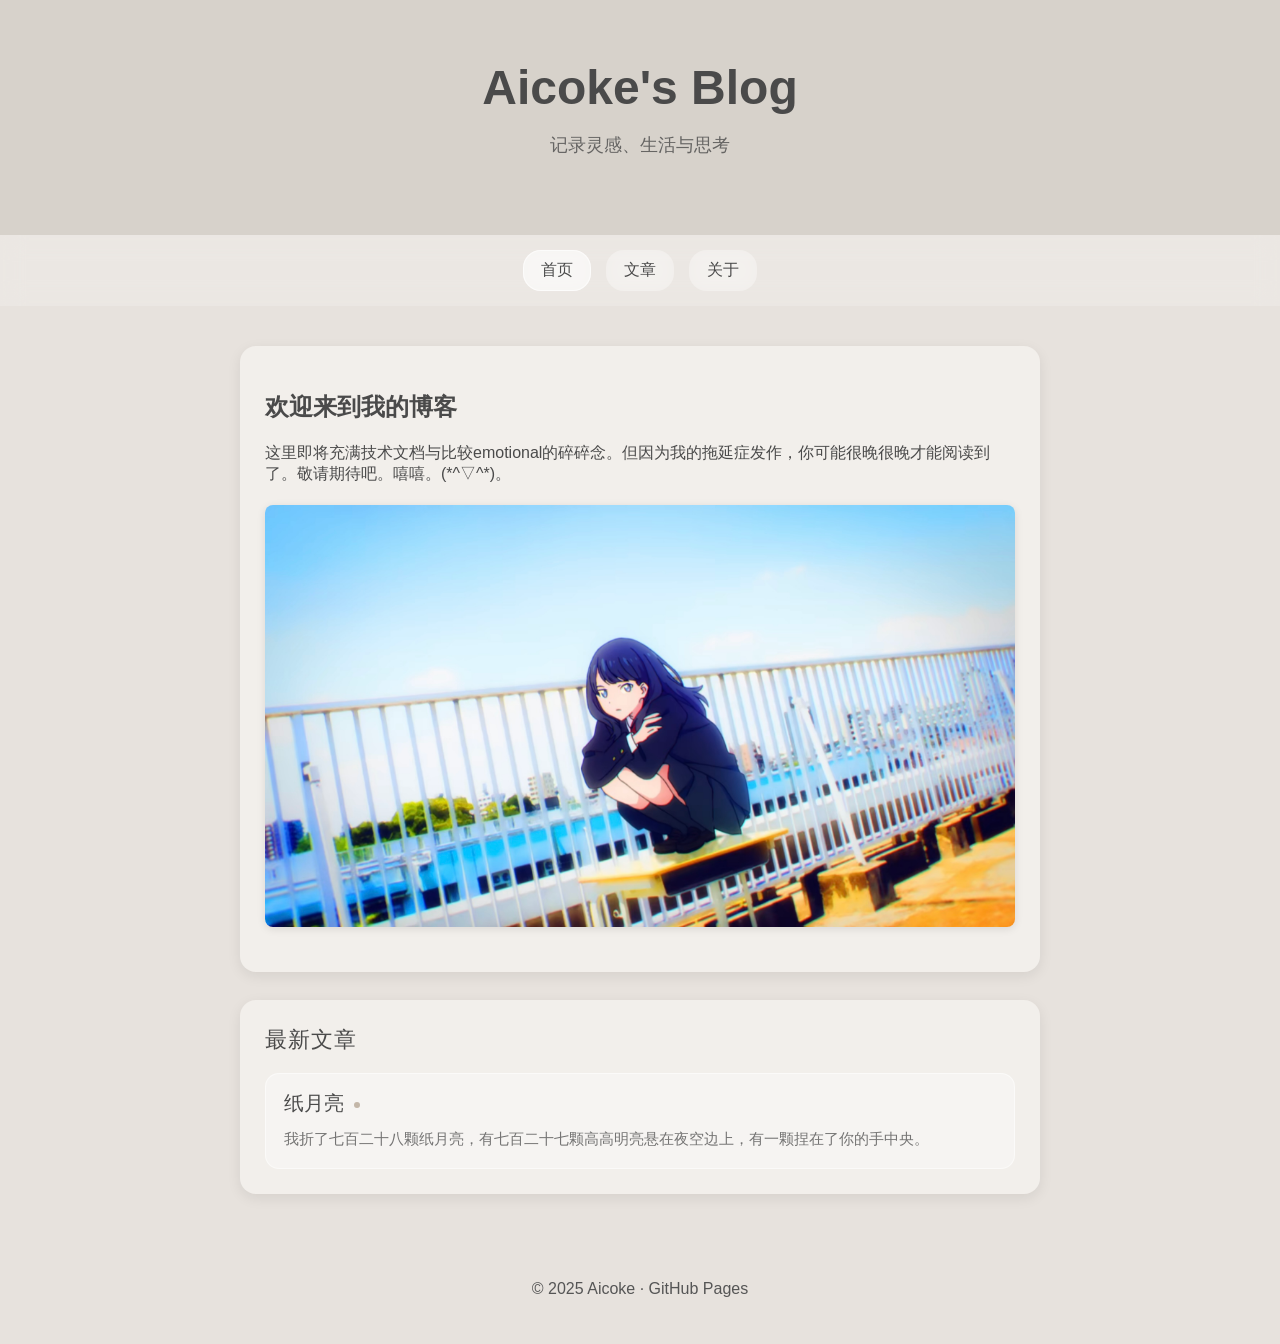
==== commit ff754e4f: "blog" ====
--- a/index.html
+++ b/index.html
@@ -1,465 +1,48 @@
-<!DOCTYPE HTML>
-<!--
-	Paradigm Shift by HTML5 UP
-	html5up.net | @ajlkn
-	Free for personal and commercial use under the CCA 3.0 license (html5up.net/license)
--->
-<html>
-	<head>
-		<title>Paradigm Shift by HTML5 UP</title>
-		<meta charset="utf-8" />
-		<meta name="viewport" content="width=device-width, initial-scale=1, user-scalable=no" />
-		<meta name="description" content="" />
-		<meta name="keywords" content="" />
-		<link rel="stylesheet" href="assets/css/main.css" />
-	</head>
-	<body class="is-preload">
+<!DOCTYPE html>
+<html lang="zh-CN">
+<head>
+    <meta charset="UTF-8">
+    <title>首页 · Aicoke 的博客</title>
+    <meta name="viewport" content="width=device-width, initial-scale=1.0">
+    <link rel="stylesheet" href="css/styles.css">
+    <link rel="stylesheet" href="css/responsive.css">
+</head>
+<body>
+    <header class="header">
+        <h1 class="title">Aicoke's Blog</h1>
+        <p class="subtitle">记录灵感、生活与思考</p>
+    </header>
 
-		<!-- Wrapper -->
-			<div id="wrapper">
+    <nav class="navbar">
+        <a href="index.html" class="nav-btn active">首页</a>
+        <a href="articles.html" class="nav-btn">文章</a>
+        <a href="about.html" class="nav-btn">关于</a>
+    </nav>
 
-				<!-- Intro -->
-					<section class="intro">
-						<header>
-							<h1>Paradigm Shift</h1>
-							<p>A free responsive site template designed by <a href="https://space.bilibili.com/495353023?spm_id_from=333.1007.0.0">aicoke</a></p>
-							<ul class="actions">
-								<li><a href="#first" class="arrow scrolly"><span class="label">Next</span></a></li>
-							</ul>
-						</header>
-						<div class="content">
-							<span class="image fill" data-position="center"><img src="images/pic01.jpg" alt="" /></span>						</div>
-					</section>
+    <section class="content">
+        <article class="post">
+            <h2>欢迎来到我的博客</h2>
+            <p>这里即将充满技术文档与比较emotional的碎碎念。但因为我的拖延症发作，你可能很晚很晚才能阅读到了。敬请期待吧。嘻嘻。(*^▽^*)。</p>
+            <img src="images/IMG_1466.JPG" alt="博客图片" class="post-image">
+        </article>
 
-				<!-- Section -->
-					<section id="first">
-					  <header></header>
-						<div class="content">
-							<p><strong>Lorem ipsum dol</strong>ipiscing</p>
-							<h2>Magna sed nullam nisl ad</h2>
-							<p><strong>or</strong> sit amet consectetur adipiscing elit. Duis dapibus rutrum facilisis. Class aptent taciti sociosqu ad litora torquent per conubia nostra, per inceptos himenaeos. Etiam tristique libero eu nibh porttitor amet fermentum. Nullam venenatis erat id vehicula ultrices sed ultricies condimentum. Magna sed etiam consequat, et lorem adipiscing sed nulla. Volutpat nisl et tempus et dolor libero, feugiat magna tempus, sed et lorem adipiscing.</p>
-						<span class="image main"><img src="images/pic02.jpg" alt="" /></span>						</div>
-					</section>
+        <article class="post">
+            <h2 class="section-title">最新文章</h2>
+            <ul class="post-list">
+                <li class="post-item">
+                    <a class="post-link" href="posts/zhiyueliang.html">
+                        <span class="post-item-title">纸月亮</span>
+                        <span class="post-item-desc">我折了七百二十八颗纸月亮，有七百二十七颗高高明亮悬在夜空边上，有一颗捏在了你的手中央。</span>
+                    </a>
+                </li>
+            </ul>
+        </article>
+    </section>
 
-				<!-- Section -->
-					<section>
-						<header>
-							<h2>Feugiat consequat tempus ultrices</h2>
-						</header>
-						<div class="content">
-							<p><strong>Etiam tristique libero</strong> eu nibh porttitor amet fermentum. Nullam venenatis erat id vehicula ultrices sed ultricies condimentum.</p>
-							<ul class="feature-icons">
-								<li class="icon solid fa-laptop">Consequat tempus</li>
-								<li class="icon solid fa-bolt">Etiam adipiscing</li>
-								<li class="icon solid fa-signal">Libero nullam</li>
-								<li class="icon solid fa-cog">Blandit condimentum</li>
-								<li class="icon solid fa-map-marker-alt">Lorem ipsum dolor</li>
-								<li class="icon solid fa-code">Nibh amet venenatis</li>
-							</ul>
-							<p>Vehicula ultrices sed ultricies condimentum. Magna sed etiam consequat, et lorem adipiscing sed nulla. Volutpat nisl et tempus et dolor libero, feugiat magna tempus, sed et lorem adipiscing.</p>
-						</div>
-					</section>
+    <footer class="footer">
+        <p>© 2025 Aicoke · GitHub Pages</p>
+    </footer>
 
-				<!-- Section -->
-					<section>
-						<header>
-							<h2>Ultrices erat magna sed condimentum</h2>
-						</header>
-						<div class="content">
-							<p><strong>Integer mollis egestas</strong> nam maximus erat id euismod egestas. Pellentesque sapien ac quam. Lorem ipsum dolor sit nullam.</p>
-
-							<!-- Section -->
-								<section>
-									<header>
-										<h3>Erat aliquam</h3>
-										<p>Vehicula ultrices dolor amet ultricies et condimentum. Magna sed etiam consequat, et lorem adipiscing sed dolor sit amet, consectetur amet do eiusmod tempor incididunt  ipsum suspendisse ultrices gravida.</p>
-									</header>
-									<div class="content">
-										<div class="gallery">
-											<a href="images/gallery/fulls/01.jpg" class="landscape"><img src="images/gallery/thumbs/01.jpg" alt="" /></a>
-											<a href="images/gallery/fulls/02.jpg"><img src="images/gallery/thumbs/02.jpg" alt="" /></a>
-											<a href="images/gallery/fulls/03.jpg"><img src="images/gallery/thumbs/03.jpg" alt="" /></a>
-											<a href="images/gallery/fulls/04.jpg" class="landscape"><img src="images/gallery/thumbs/04.jpg" alt="" /></a>										</div>
-									</div>
-								</section>
-
-							<!-- Section -->
-								<section>
-									<header>
-										<h3>Nisl consequat</h3>
-										<p>Aenean ornare velit lacus, ac varius enim ullamcorper eu. Proin aliquam sed facilisis ante interdum congue. Integer mollis, nisl amet convallis, porttitor magna ullamcorper, amet mauris. Ut magna finibus nisi nec lacinia ipsum maximus.</p>
-									</header>
-									<div class="content">
-										<div class="gallery">
-											<a href="images/gallery/fulls/05.jpg" class="landscape"><img src="images/gallery/thumbs/05.jpg" alt="" /></a>
-											<a href="images/gallery/fulls/06.jpg"><img src="images/gallery/thumbs/06.jpg" alt="" /></a>
-											<a href="images/gallery/fulls/07.jpg"><img src="images/gallery/thumbs/07.jpg" alt="" /></a>										</div>
-									</div>
-								</section>
-
-							<!-- Section -->
-								<section>
-									<header>
-										<h3>Lorem gravida</h3>
-										<p>Proin aliquam facilisis ante interdum. Sed nulla amet lorem feugiat tempus aenean ornare velit lacus, ac varius sed enim lorem ullamcorper dolore.  ac varius enim lorem ullamcorper dolore. Proin aliquam facilisis.</p>
-									</header>
-									<div class="content">
-										<div class="gallery">
-											<a href="images/gallery/fulls/08.jpg" class="portrait"><img src="images/gallery/thumbs/08.jpg" alt="" /></a>
-											<a href="images/gallery/fulls/09.jpg" class="portrait"><img src="images/gallery/thumbs/09.jpg" alt="" /></a>
-											<a href="images/gallery/fulls/10.jpg" class="landscape"><img src="images/gallery/thumbs/10.jpg" alt="" /></a>										</div>
-									</div>
-								</section>
-						</div>
-					</section>
-
-				<!-- Section -->
-					<section>
-						<header>
-							<h2>Duis sed adpiscing veroeros amet</h2>
-						</header>
-						<div class="content">
-							<p><strong>Proin tempus feugiat</strong> sed varius enim lorem ullamcorper dolore aliquam aenean ornare velit lacus, ac varius enim lorem ullamcorper dolore.</p>
-							<ul class="actions">
-								<li><a href="#" class="button primary large">Get Started</a></li>
-								<li><a href="#" class="button large">Learn More</a></li>
-							</ul>
-						</div>
-					</section>
-
-				<!-- Elements -->
-				<!--
-					<section>
-						<header>
-							<h2>Elements</h2>
-						</header>
-						<div class="content">
-
-							<section>
-								<header>
-									<h3>Text</h3>
-								</header>
-								<div class="content">
-									<p>This is <b>bold</b> and this is <strong>strong</strong>. This is <i>italic</i> and this is <em>emphasized</em>.
-									This is <sup>superscript</sup> text and this is <sub>subscript</sub> text.
-									This is <u>underlined</u> and this is code: <code>for (;;) { ... }</code>. Finally, <a href="#">this is a link</a>.</p>
-									<hr />
-									<h2>Heading Level 2</h2>
-									<h3>Heading Level 3</h3>
-									<h4>Heading Level 4</h4>
-									<h5>Heading Level 5</h5>
-									<hr />
-									<h5>Blockquote</h5>
-									<blockquote>Fringilla nisl. Donec accumsan interdum nisi, quis tincidunt felis sagittis eget tempus euismod. Vestibulum ante ipsum primis in faucibus vestibulum. Blandit adipiscing eu felis iaculis volutpat ac adipiscing accumsan faucibus. Vestibulum ante ipsum primis in faucibus lorem ipsum dolor sit amet nullam adipiscing eu felis.</blockquote>
-									<h5>Preformatted</h5>
-									<pre><code>i = 0;
-
-while (!deck.isInOrder()) {
-  print 'Iteration ' + i;
-  deck.shuffle();
-  i++;
-}
-
-print 'Sorted in ' + i + ' iterations.';</code></pre>
-								</div>
-							</section>
-
-							<section>
-								<header>
-									<h3>Lists</h3>
-								</header>
-								<div class="content">
-
-									<h4>Unordered</h4>
-									<ul>
-										<li>Dolor pulvinar etiam.</li>
-										<li>Sagittis adipiscing.</li>
-										<li>Felis enim feugiat.</li>
-									</ul>
-
-									<h4>Alternate</h4>
-									<ul class="alt">
-										<li>Dolor pulvinar etiam.</li>
-										<li>Sagittis adipiscing.</li>
-										<li>Felis enim feugiat.</li>
-									</ul>
-
-									<h4>Ordered</h4>
-									<ol>
-										<li>Dolor pulvinar etiam.</li>
-										<li>Etiam vel felis viverra.</li>
-										<li>Felis enim feugiat.</li>
-										<li>Dolor pulvinar etiam.</li>
-										<li>Etiam vel felis lorem.</li>
-										<li>Felis enim et feugiat.</li>
-									</ol>
-									<h4>Icons</h4>
-									<ul class="icons">
-										<li><a href="#" class="icon brands fa-twitter"><span class="label">Twitter</span></a></li>
-										<li><a href="#" class="icon brands fa-facebook-f"><span class="label">Facebook</span></a></li>
-										<li><a href="#" class="icon brands fa-instagram"><span class="label">Instagram</span></a></li>
-										<li><a href="#" class="icon brands fa-github"><span class="label">Github</span></a></li>
-									</ul>
-
-									<h4>Actions</h4>
-									<ul class="actions">
-										<li><a href="#" class="button primary">Default</a></li>
-										<li><a href="#" class="button">Default</a></li>
-									</ul>
-									<ul class="actions stacked">
-										<li><a href="#" class="button primary">Default</a></li>
-										<li><a href="#" class="button">Default</a></li>
-									</ul>
-								</div>
-							</section>
-
-							<section>
-								<header>
-									<h3>Table</h3>
-								</header>
-								<div class="content">
-									<h4>Default</h4>
-									<div class="table-wrapper">
-										<table>
-											<thead>
-												<tr>
-													<th>Name</th>
-													<th>Description</th>
-													<th>Price</th>
-												</tr>
-											</thead>
-											<tbody>
-												<tr>
-													<td>Item One</td>
-													<td>Ante turpis integer aliquet porttitor.</td>
-													<td>29.99</td>
-												</tr>
-												<tr>
-													<td>Item Two</td>
-													<td>Vis ac commodo adipiscing arcu aliquet.</td>
-													<td>19.99</td>
-												</tr>
-												<tr>
-													<td>Item Three</td>
-													<td> Morbi faucibus arcu accumsan lorem.</td>
-													<td>29.99</td>
-												</tr>
-												<tr>
-													<td>Item Four</td>
-													<td>Vitae integer tempus condimentum.</td>
-													<td>19.99</td>
-												</tr>
-												<tr>
-													<td>Item Five</td>
-													<td>Ante turpis integer aliquet porttitor.</td>
-													<td>29.99</td>
-												</tr>
-											</tbody>
-											<tfoot>
-												<tr>
-													<td colspan="2"></td>
-													<td>100.00</td>
-												</tr>
-											</tfoot>
-										</table>
-									</div>
-
-									<h4>Alternate</h4>
-									<div class="table-wrapper">
-										<table class="alt">
-											<thead>
-												<tr>
-													<th>Name</th>
-													<th>Description</th>
-													<th>Price</th>
-												</tr>
-											</thead>
-											<tbody>
-												<tr>
-													<td>Item One</td>
-													<td>Ante turpis integer aliquet porttitor.</td>
-													<td>29.99</td>
-												</tr>
-												<tr>
-													<td>Item Two</td>
-													<td>Vis ac commodo adipiscing arcu aliquet.</td>
-													<td>19.99</td>
-												</tr>
-												<tr>
-													<td>Item Three</td>
-													<td> Morbi faucibus arcu accumsan lorem.</td>
-													<td>29.99</td>
-												</tr>
-												<tr>
-													<td>Item Four</td>
-													<td>Vitae integer tempus condimentum.</td>
-													<td>19.99</td>
-												</tr>
-												<tr>
-													<td>Item Five</td>
-													<td>Ante turpis integer aliquet porttitor.</td>
-													<td>29.99</td>
-												</tr>
-											</tbody>
-											<tfoot>
-												<tr>
-													<td colspan="2"></td>
-													<td>100.00</td>
-												</tr>
-											</tfoot>
-										</table>
-									</div>
-								</div>
-							</section>
-
-							<section>
-								<header>
-									<h3>Buttons</h3>
-								</header>
-								<div class="content">
-									<ul class="actions">
-										<li><a href="#" class="button primary">Primary</a></li>
-										<li><a href="#" class="button">Default</a></li>
-									</ul>
-									<ul class="actions">
-										<li><a href="#" class="button large">Large</a></li>
-										<li><a href="#" class="button">Default</a></li>
-										<li><a href="#" class="button small">Small</a></li>
-									</ul>
-									<ul class="actions">
-										<li><a href="#" class="button primary icon solid fa-download">Icon</a></li>
-										<li><a href="#" class="button icon solid fa-download">Icon</a></li>
-									</ul>
-									<ul class="actions">
-										<li><span class="button primary disabled">Disabled</span></li>
-										<li><span class="button disabled">Disabled</span></li>
-									</ul>
-								</div>
-							</section>
-
-							<section>
-								<header>
-									<h3>Form</h3>
-								</header>
-								<div class="content">
-									<form method="post" action="#">
-										<div class="fields">
-											<div class="field half">
-												<label for="demo-name">Name</label>
-												<input type="text" name="demo-name" id="demo-name" value="" placeholder="Jane Doe" />
-											</div>
-											<div class="field half">
-												<label for="demo-email">Email</label>
-												<input type="email" name="demo-email" id="demo-email" value="" placeholder="jane@untitled.tld" />
-											</div>
-											<div class="field">
-												<label for="demo-category">Category</label>
-												<select name="demo-category" id="demo-category">
-													<option value="">-</option>
-													<option value="1">Manufacturing</option>
-													<option value="1">Shipping</option>
-													<option value="1">Administration</option>
-													<option value="1">Human Resources</option>
-												</select>
-											</div>
-											<div class="field half">
-												<input type="radio" id="demo-priority-low" name="demo-priority" checked>
-												<label for="demo-priority-low">Low</label>
-											</div>
-											<div class="field half">
-												<input type="radio" id="demo-priority-high" name="demo-priority">
-												<label for="demo-priority-high">High</label>
-											</div>
-											<div class="field half">
-												<input type="checkbox" id="demo-copy" name="demo-copy">
-												<label for="demo-copy">Email me a copy</label>
-											</div>
-											<div class="field half">
-												<input type="checkbox" id="demo-human" name="demo-human" checked>
-												<label for="demo-human">Not a robot</label>
-											</div>
-											<div class="field">
-												<label for="demo-message">Message</label>
-												<textarea name="demo-message" id="demo-message" placeholder="Enter your message" rows="6"></textarea>
-											</div>
-										</div>
-										<ul class="actions">
-											<li><input type="submit" value="Send Message" class="primary" /></li>
-											<li><input type="reset" value="Reset" /></li>
-										</ul>
-									</form>
-								</div>
-							</section>
-
-						</div>
-					</section>
-				-->
-
-				<!-- Section -->
-					<section>
-						<header>
-							<h2>Get in touch</h2>
-						</header>
-						<div class="content">
-							<p><strong>Auctor commodo</strong> interdum et malesuada fames ac ante ipsum primis in faucibus. Pellentesque venenatis dolor imperdiet dolor mattis sagittis.</p>
-							<form>
-								<div class="fields">
-									<div class="field half">
-										<input type="text" name="name" id="name" placeholder="Name" />
-									</div>
-									<div class="field half">
-										<input type="email" name="email" id="email" placeholder="Email" />
-									</div>
-									<div class="field">
-										<textarea name="message" id="message" placeholder="Message" rows="7"></textarea>
-									</div>
-								</div>
-								<ul class="actions">
-									<li><input type="submit" value="Send Message" class="button primary" /></li>
-								</ul>
-							</form>
-						</div>
-						<footer>
-							<ul class="items">
-								<li>
-									<h3>Email</h3>
-									<a href="#">information@untitled.ext</a>
-								</li>
-								<li>
-									<h3>Phone</h3>
-									<a href="#">(000) 000-0000</a>
-								</li>
-								<li>
-									<h3>Address</h3>
-									<span>1234 Somewhere Road, Nashville, TN 00000</span>
-								</li>
-								<li>
-									<h3>Elsewhere</h3>
-									<ul class="icons">
-										<li><a href="#" class="icon brands fa-twitter"><span class="label">Twitter</span></a></li>
-										<li><a href="#" class="icon brands fa-facebook-f"><span class="label">Facebook</span></a></li>
-										<li><a href="#" class="icon brands fa-instagram"><span class="label">Instagram</span></a></li>
-										<li><a href="#" class="icon brands fa-linkedin-in"><span class="label">LinkedIn</span></a></li>
-										<li><a href="#" class="icon brands fa-github"><span class="label">GitHub</span></a></li>
-										<li><a href="#" class="icon brands fa-codepen"><span class="label">Codepen</span></a></li>
-									</ul>
-								</li>
-							</ul>
-						</footer>
-					</section>
-
-				<!-- Copyright -->
-					<div class="copyright">&copy; Untitled. All rights reserved. Design: <a href="https://html5up.net">HTML5 UP</a>.</div>
-
-	</div>
-
-		<!-- Scripts -->
-			<script src="assets/js/jquery.min.js"></script>
-			<script src="assets/js/jquery.scrolly.min.js"></script>
-			<script src="assets/js/browser.min.js"></script>
-			<script src="assets/js/breakpoints.min.js"></script>
-			<script src="assets/js/util.js"></script>
-			<script src="assets/js/main.js"></script>
-
-	</body>
-</html>+    <script src="js/main.js"></script>
+</body>
+</html>
--- a/css/styles.css
+++ b/css/styles.css
@@ -0,0 +1,190 @@
+@font-face {
+    font-family: 'YouYuan';
+    src: local('YouYuan'), local('幼圆');
+}
+
+body {
+    margin: 0;
+    padding: 0;
+    font-family: 'YouYuan', sans-serif;
+    background-color: #e7e2dd;
+    color: #4a4a4a;
+}
+
+.header {
+    text-align: center;
+    padding: 60px 20px;
+    background: #d7d2cb;
+}
+
+.title {
+    font-size: 48px;
+    margin: 0;
+}
+
+.subtitle {
+    font-size: 18px;
+    opacity: 0.8;
+}
+
+.navbar {
+    display: flex;
+    justify-content: center;
+    padding: 15px;
+    gap: 15px;
+    background: rgba(255,255,255,0.2);
+    backdrop-filter: blur(12px);
+}
+
+.nav-btn {
+    text-decoration: none;
+    padding: 10px 18px;
+    border-radius: 18px;
+    background: rgba(255,255,255,0.25);
+    backdrop-filter: blur(10px);
+    color: #4a4a4a;
+    transition: 0.25s;
+}
+
+.nav-btn:hover {
+    background: rgba(255,255,255,0.4);
+}
+
+.content {
+    max-width: 800px;
+    margin: 40px auto;
+    padding: 0 20px;
+}
+
+.post {
+    background: #f2efeb;
+    padding: 25px;
+    border-radius: 16px;
+    box-shadow: 0px 4px 14px rgba(0,0,0,0.08);
+}
+
+.post-image {
+    max-width: 100%;
+    height: auto;
+    border-radius: 8px;
+    margin: 20px 0;
+    display: block;
+    box-shadow: 0 2px 8px rgba(0,0,0,0.1);
+}
+
+.footer {
+    text-align: center;
+    padding: 30px;
+    color: #555;
+    margin-top: 40px;
+}
+
+/* ---------- 导航当前页高亮 ---------- */
+.nav-btn.active {
+    background: rgba(255, 255, 255, 0.55);
+    box-shadow: inset 0 0 0 1px rgba(255, 255, 255, 0.6);
+}
+
+/* ---------- 首页 / 文章列表 ---------- */
+.post + .post {
+    margin-top: 28px;
+}
+
+.section-title {
+    margin-top: 0;
+    font-size: 22px;
+    font-weight: normal;
+    letter-spacing: 1px;
+}
+
+.post-list {
+    list-style: none;
+    margin: 0;
+    padding: 0;
+}
+
+.post-item + .post-item {
+    margin-top: 14px;
+}
+
+.post-link {
+    display: block;
+    text-decoration: none;
+    color: inherit;
+    padding: 16px 18px;
+    border-radius: 14px;
+    background: rgba(255, 255, 255, 0.35);
+    border: 1px solid rgba(255, 255, 255, 0.5);
+    transition: 0.25s;
+}
+
+.post-link:hover {
+    background: rgba(255, 255, 255, 0.6);
+    transform: translateY(-2px);
+    box-shadow: 0 6px 16px rgba(0, 0, 0, 0.07);
+}
+
+.post-item-title {
+    display: block;
+    font-size: 20px;
+    margin-bottom: 8px;
+}
+
+.post-item-title::after {
+    content: "";
+    display: inline-block;
+    width: 6px;
+    height: 6px;
+    margin-left: 10px;
+    border-radius: 50%;
+    background: #c3b6a8;
+    vertical-align: middle;
+}
+
+.post-item-desc {
+    display: block;
+    font-size: 15px;
+    line-height: 1.8;
+    opacity: 0.75;
+}
+
+/* ---------- 文章正文 ---------- */
+.article-title {
+    font-size: 30px;
+    font-weight: normal;
+    text-align: center;
+    margin: 4px 0 10px;
+    letter-spacing: 3px;
+}
+
+.article-body p {
+    font-size: 17px;
+    line-height: 2.1;
+    text-indent: 2em;
+    margin: 0 0 1.2em;
+    text-align: justify;
+}
+
+.article-body {
+    border-top: 1px solid rgba(0, 0, 0, 0.06);
+    padding-top: 26px;
+}
+
+.article-back {
+    margin: 30px 0 0;
+    text-align: center;
+}
+
+.article-back a {
+    text-decoration: none;
+    color: #4a4a4a;
+    font-size: 15px;
+    padding: 8px 16px;
+    border-radius: 16px;
+    background: rgba(255, 255, 255, 0.4);
+    transition: 0.25s;
+}
+
+.article-back a:hover {
+    background: rgba(255, 255, 255, 0.65);
+}
--- a/css/responsive.css
+++ b/css/responsive.css
@@ -0,0 +1,35 @@
+@media (max-width: 768px) {
+    .title {
+        font-size: 36px;
+    }
+
+    .navbar {
+        flex-wrap: wrap;
+    }
+
+    .nav-btn {
+        margin-top: 6px;
+    }
+
+    .post {
+        padding: 20px;
+    }
+
+    .section-title {
+        font-size: 20px;
+    }
+
+    .post-item-title {
+        font-size: 18px;
+    }
+
+    .article-title {
+        font-size: 24px;
+        letter-spacing: 2px;
+    }
+
+    .article-body p {
+        font-size: 16px;
+        line-height: 2;
+    }
+}
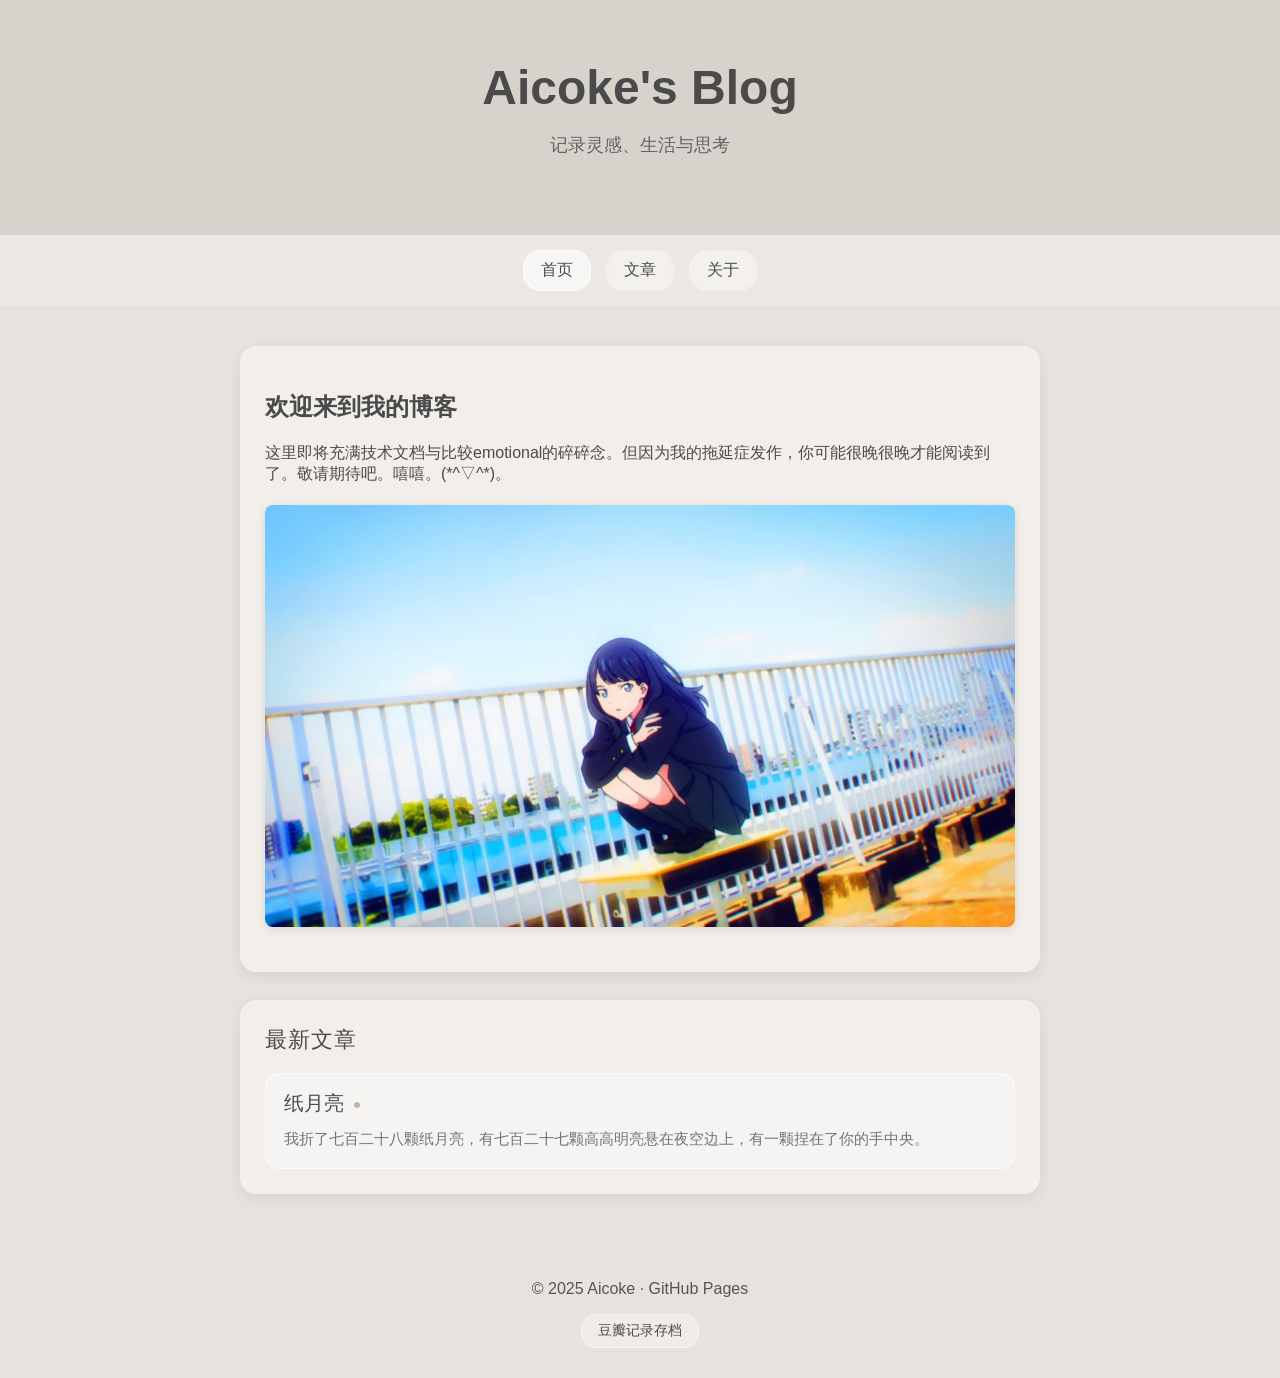
==== commit b075c42c: "新增文章页《纸月亮》与页脚豆瓣存档链接" ====
--- a/index.html
+++ b/index.html
@@ -41,6 +41,9 @@
 
     <footer class="footer">
         <p>© 2025 Aicoke · GitHub Pages</p>
+        <p class="footer-links">
+            <a href="https://acck-k.github.io/aicoke_db_backup/" target="_blank" rel="noopener">豆瓣记录存档</a>
+        </p>
     </footer>
 
     <script src="js/main.js"></script>
--- a/css/styles.css
+++ b/css/styles.css
@@ -188,3 +188,30 @@
 .article-back a:hover {
     background: rgba(255, 255, 255, 0.65);
 }
+
+/* ---------- 页脚链接 ---------- */
+.footer-links {
+    margin: 12px 0 0;
+}
+
+.footer-links + .footer-links {
+    margin-top: 8px;
+}
+
+.footer-links a {
+    display: inline-block;
+    text-decoration: none;
+    color: #4a4a4a;
+    font-size: 14px;
+    padding: 7px 16px;
+    border-radius: 16px;
+    background: rgba(255, 255, 255, 0.35);
+    border: 1px solid rgba(255, 255, 255, 0.5);
+    transition: 0.25s;
+}
+
+.footer-links a:hover {
+    background: rgba(255, 255, 255, 0.65);
+    transform: translateY(-1px);
+    box-shadow: 0 4px 12px rgba(0, 0, 0, 0.06);
+}
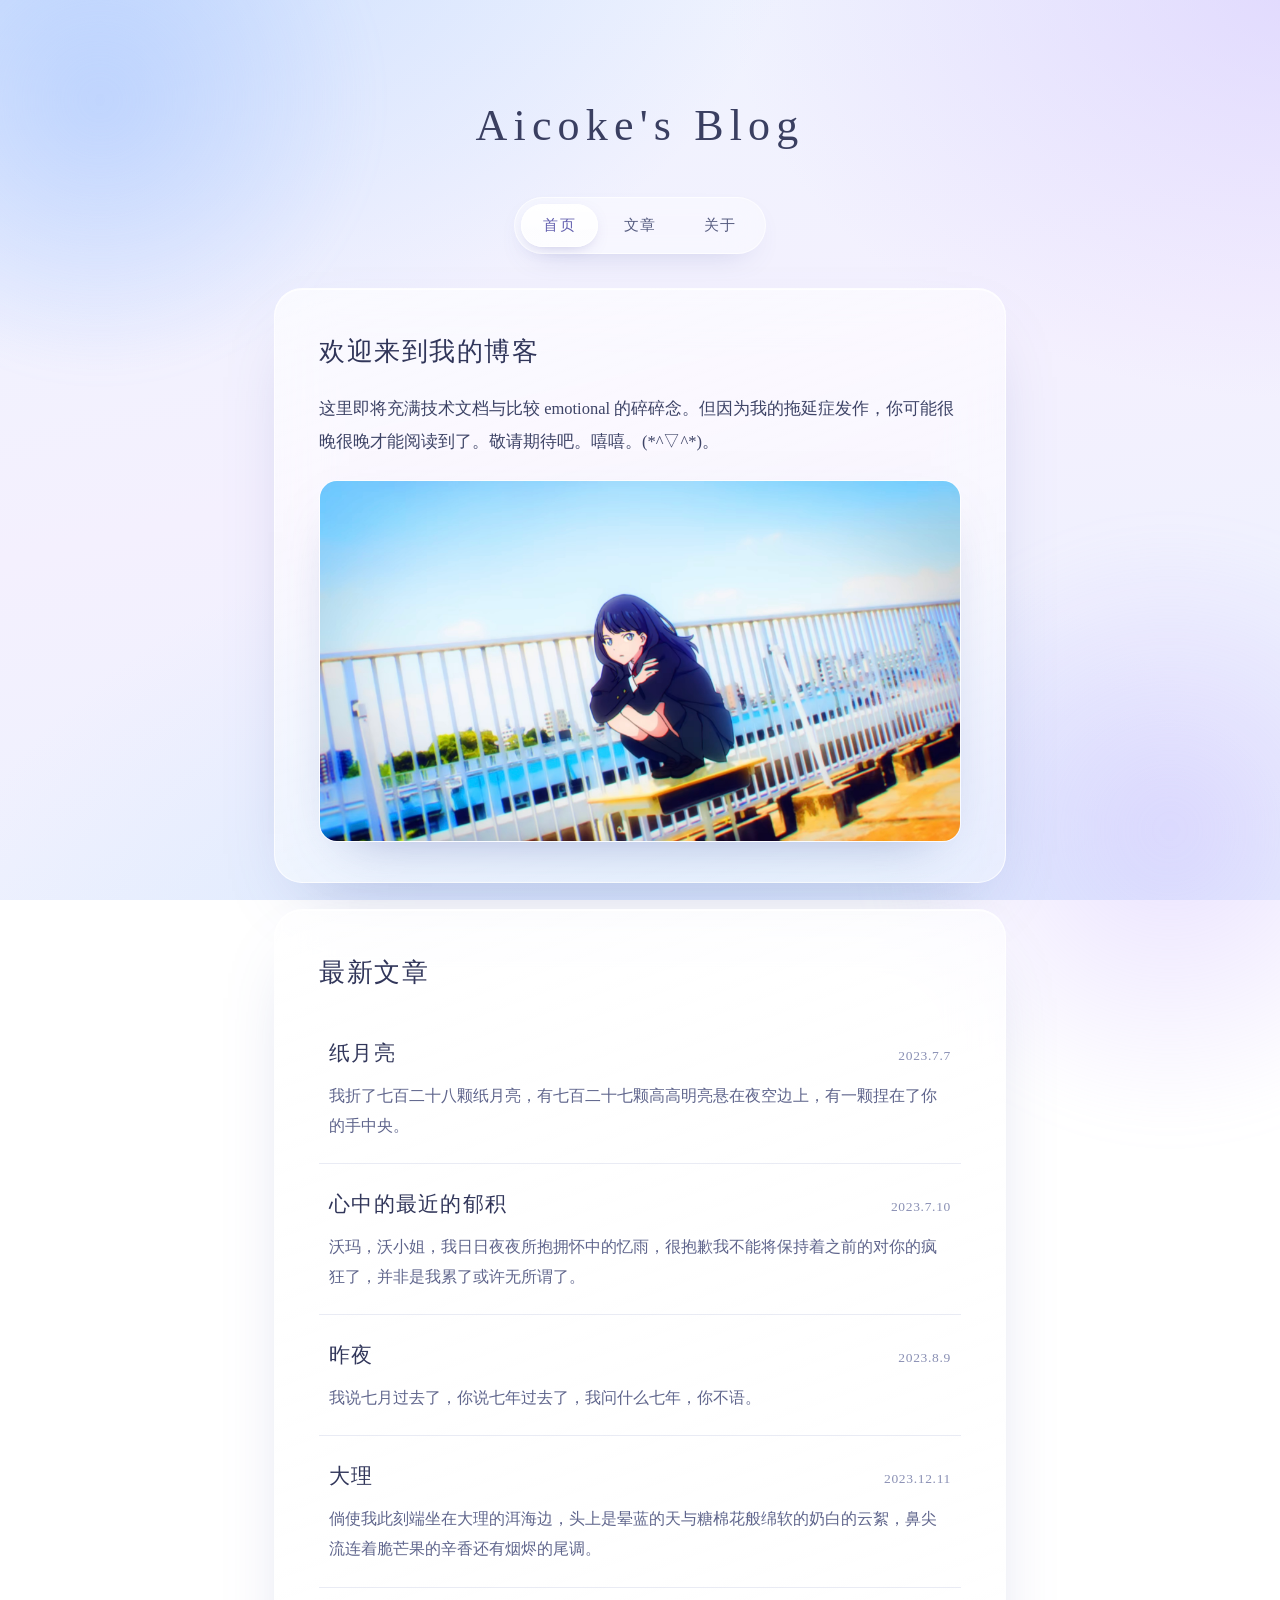
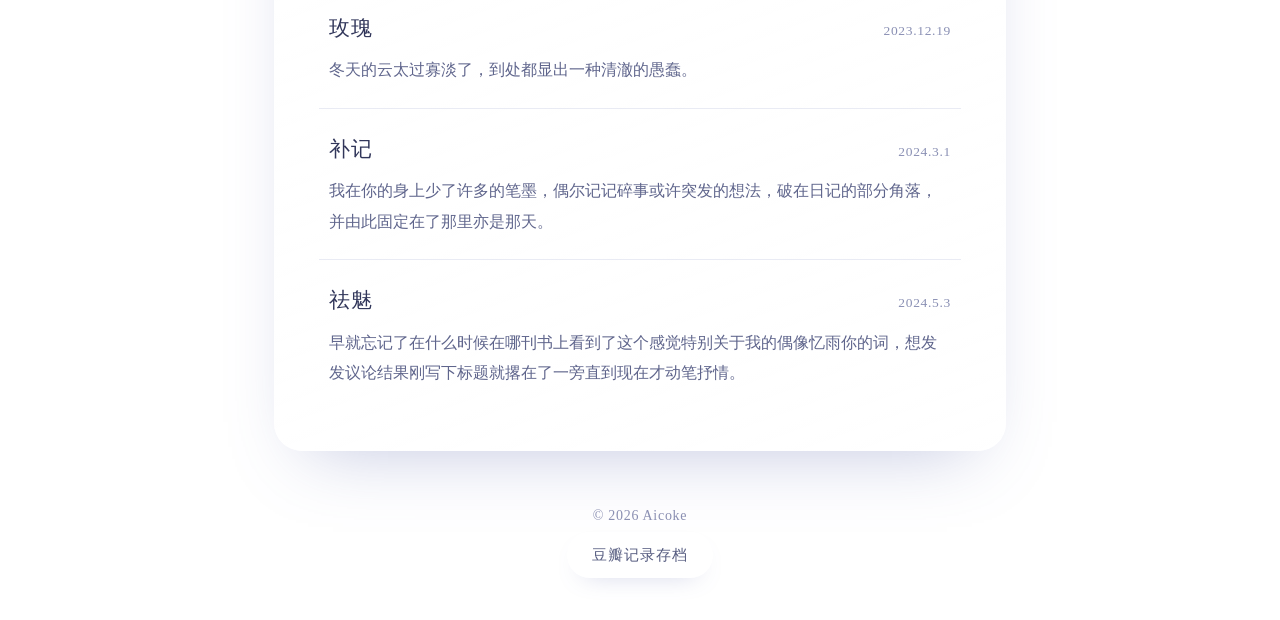
==== commit 8f75897d: "重构博客视觉并新增六篇文章 淡蓝淡紫毛玻璃主题，文章按时间排序；新增《玫瑰》及日记五篇，纸月亮更新为修订版；正文启用上图东观体，界面使用仿宋。" ====
--- a/index.html
+++ b/index.html
@@ -2,27 +2,25 @@
 <html lang="zh-CN">
 <head>
     <meta charset="UTF-8">
+    <meta name="viewport" content="width=device-width, initial-scale=1.0">
     <title>首页 · Aicoke 的博客</title>
-    <meta name="viewport" content="width=device-width, initial-scale=1.0">
     <link rel="stylesheet" href="css/styles.css">
     <link rel="stylesheet" href="css/responsive.css">
 </head>
 <body>
     <header class="header">
         <h1 class="title">Aicoke's Blog</h1>
-        <p class="subtitle">记录灵感、生活与思考</p>
     </header>
 
     <nav class="navbar">
-        <a href="index.html" class="nav-btn active">首页</a>
+        <a href="index.html" class="nav-btn">首页</a>
         <a href="articles.html" class="nav-btn">文章</a>
         <a href="about.html" class="nav-btn">关于</a>
     </nav>
-
     <section class="content">
         <article class="post">
             <h2>欢迎来到我的博客</h2>
-            <p>这里即将充满技术文档与比较emotional的碎碎念。但因为我的拖延症发作，你可能很晚很晚才能阅读到了。敬请期待吧。嘻嘻。(*^▽^*)。</p>
+            <p>这里即将充满技术文档与比较 emotional 的碎碎念。但因为我的拖延症发作，你可能很晚很晚才能阅读到了。敬请期待吧。嘻嘻。(*^▽^*)。</p>
             <img src="images/IMG_1466.JPG" alt="博客图片" class="post-image">
         </article>
 
@@ -31,8 +29,44 @@
             <ul class="post-list">
                 <li class="post-item">
                     <a class="post-link" href="posts/zhiyueliang.html">
-                        <span class="post-item-title">纸月亮</span>
+                        <span class="post-item-head"><span class="post-item-title">纸月亮</span><span class="post-item-date">2023.7.7</span></span>
                         <span class="post-item-desc">我折了七百二十八颗纸月亮，有七百二十七颗高高明亮悬在夜空边上，有一颗捏在了你的手中央。</span>
+                    </a>
+                </li>
+                <li class="post-item">
+                    <a class="post-link" href="posts/yuji.html">
+                        <span class="post-item-head"><span class="post-item-title">心中的最近的郁积</span><span class="post-item-date">2023.7.10</span></span>
+                        <span class="post-item-desc">沃玛，沃小姐，我日日夜夜所抱拥怀中的忆雨，很抱歉我不能将保持着之前的对你的疯狂了，并非是我累了或许无所谓了。</span>
+                    </a>
+                </li>
+                <li class="post-item">
+                    <a class="post-link" href="posts/zuoye.html">
+                        <span class="post-item-head"><span class="post-item-title">昨夜</span><span class="post-item-date">2023.8.9</span></span>
+                        <span class="post-item-desc">我说七月过去了，你说七年过去了，我问什么七年，你不语。</span>
+                    </a>
+                </li>
+                <li class="post-item">
+                    <a class="post-link" href="posts/dali.html">
+                        <span class="post-item-head"><span class="post-item-title">大理</span><span class="post-item-date">2023.12.11</span></span>
+                        <span class="post-item-desc">倘使我此刻端坐在大理的洱海边，头上是晕蓝的天与糖棉花般绵软的奶白的云絮，鼻尖流连着脆芒果的辛香还有烟烬的尾调。</span>
+                    </a>
+                </li>
+                <li class="post-item">
+                    <a class="post-link" href="posts/meigui.html">
+                        <span class="post-item-head"><span class="post-item-title">玫瑰</span><span class="post-item-date">2023.12.19</span></span>
+                        <span class="post-item-desc">冬天的云太过寡淡了，到处都显出一种清澈的愚蠢。</span>
+                    </a>
+                </li>
+                <li class="post-item">
+                    <a class="post-link" href="posts/buji.html">
+                        <span class="post-item-head"><span class="post-item-title">补记</span><span class="post-item-date">2024.3.1</span></span>
+                        <span class="post-item-desc">我在你的身上少了许多的笔墨，偶尔记记碎事或许突发的想法，破在日记的部分角落，并由此固定在了那里亦是那天。</span>
+                    </a>
+                </li>
+                <li class="post-item">
+                    <a class="post-link" href="posts/quemei.html">
+                        <span class="post-item-head"><span class="post-item-title">祛魅</span><span class="post-item-date">2024.5.3</span></span>
+                        <span class="post-item-desc">早就忘记了在什么时候在哪刊书上看到了这个感觉特别关于我的偶像忆雨你的词，想发发议论结果刚写下标题就撂在了一旁直到现在才动笔抒情。</span>
                     </a>
                 </li>
             </ul>
@@ -40,9 +74,9 @@
     </section>
 
     <footer class="footer">
-        <p>© 2025 Aicoke · GitHub Pages</p>
+        <p>&copy; 2026 Aicoke</p>
         <p class="footer-links">
-            <a href="https://acck-k.github.io/aicoke_db_backup/" target="_blank" rel="noopener">豆瓣记录存档</a>
+            <a class="footer-btn" href="https://acck-k.github.io/aicoke_db_backup/" target="_blank" rel="noopener">豆瓣记录存档</a>
         </p>
     </footer>
 
--- a/css/styles.css
+++ b/css/styles.css
@@ -1,217 +1,398 @@
+/* ==========================================================
+   Aicoke's Blog · 雾蓝毛玻璃主题
+   ========================================================== */
+
 @font-face {
-    font-family: 'YouYuan';
-    src: local('YouYuan'), local('幼圆');
+    font-family: 'DongGuan';
+    src: local('上图东观体 常规'),
+         local('上图东观体'),
+         url('../fonts/dongguan-subset.ttf') format('truetype');
+    font-weight: normal;
+    font-style: normal;
+    font-display: swap;
+}
+
+:root {
+    --ink: #3b4063;
+    --ink-soft: #565c80;
+    --ink-mute: #8a8fb2;
+    --accent: #7c79c8;
+    --accent-deep: #625fae;
+    --line: rgba(120, 128, 188, 0.16);
+    --shadow: 0 30px 70px -34px rgba(84, 96, 168, 0.38);
+    --ui-font: 'FangSong', '仿宋', 'FangSong_GB2312', 'STFangsong', 'FangSong SC', 'Songti SC', serif;
+    --article-font: 'DongGuan', 'FangSong', '仿宋', 'STFangsong', serif;
+}
+
+* {
+    box-sizing: border-box;
+}
+
+html {
+    -webkit-text-size-adjust: 100%;
 }
 
 body {
     margin: 0;
-    padding: 0;
-    font-family: 'YouYuan', sans-serif;
-    background-color: #e7e2dd;
-    color: #4a4a4a;
-}
-
+    min-height: 100vh;
+    color: var(--ink);
+    font-family: var(--ui-font);
+    font-size: 16px;
+    line-height: 1.8;
+    background:
+        radial-gradient(1200px 800px at 6% -12%, rgba(164, 196, 255, 0.50), transparent 60%),
+        radial-gradient(1000px 720px at 102% -2%, rgba(203, 184, 255, 0.42), transparent 58%),
+        radial-gradient(1200px 900px at 50% 118%, rgba(180, 214, 255, 0.42), transparent 62%),
+        linear-gradient(168deg, #eef4fe 0%, #f4f0fe 48%, #eaf2fe 100%);
+    background-attachment: fixed;
+    position: relative;
+    overflow-x: hidden;
+}
+
+/* 背景柔光 */
+body::before,
+body::after {
+    content: '';
+    position: fixed;
+    border-radius: 50%;
+    z-index: 0;
+    pointer-events: none;
+}
+
+body::before {
+    width: 560px;
+    height: 560px;
+    top: -180px;
+    left: -180px;
+    background: radial-gradient(circle, rgba(150, 186, 255, 0.40), rgba(150, 186, 255, 0) 68%);
+    filter: blur(18px);
+}
+
+body::after {
+    width: 620px;
+    height: 620px;
+    bottom: -240px;
+    right: -200px;
+    background: radial-gradient(circle, rgba(196, 174, 255, 0.36), rgba(196, 174, 255, 0) 68%);
+    filter: blur(22px);
+}
+
+::selection {
+    background: rgba(150, 160, 230, 0.26);
+}
+
+/* ---------- 头部 ---------- */
 .header {
     text-align: center;
-    padding: 60px 20px;
-    background: #d7d2cb;
+    padding: 86px 24px 32px;
+    position: relative;
+    z-index: 1;
 }
 
 .title {
-    font-size: 48px;
     margin: 0;
-}
-
-.subtitle {
-    font-size: 18px;
-    opacity: 0.8;
-}
-
+    font-size: clamp(30px, 5vw, 44px);
+    font-weight: normal;
+    letter-spacing: 0.14em;
+    color: #3a3f61;
+}
+
+/* ---------- 导航 ---------- */
 .navbar {
     display: flex;
     justify-content: center;
-    padding: 15px;
-    gap: 15px;
-    background: rgba(255,255,255,0.2);
-    backdrop-filter: blur(12px);
+    gap: 4px;
+    width: fit-content;
+    margin: 0 auto;
+    padding: 6px;
+    position: relative;
+    z-index: 5;
+    border-radius: 999px;
+    background: rgba(255, 255, 255, 0.42);
+    -webkit-backdrop-filter: blur(20px) saturate(150%);
+    backdrop-filter: blur(20px) saturate(150%);
+    border: 1px solid rgba(255, 255, 255, 0.68);
+    box-shadow: 0 12px 32px -20px rgba(84, 96, 168, 0.45);
 }
 
 .nav-btn {
     text-decoration: none;
-    padding: 10px 18px;
+    padding: 8px 22px;
+    border-radius: 999px;
+    color: var(--ink-soft);
+    font-size: 15px;
+    letter-spacing: 0.08em;
+    transition: color 0.25s ease, background 0.25s ease, box-shadow 0.25s ease;
+}
+
+.nav-btn:hover {
+    color: var(--accent-deep);
+    background: rgba(255, 255, 255, 0.42);
+}
+
+.nav-btn.active {
+    color: var(--accent-deep);
+    background: linear-gradient(180deg, rgba(255, 255, 255, 0.94), rgba(255, 255, 255, 0.66));
+    box-shadow: 0 5px 16px -8px rgba(98, 95, 174, 0.5),
+                inset 0 0 0 1px rgba(255, 255, 255, 0.9);
+}
+
+/* ---------- 内容 ---------- */
+.content {
+    max-width: 780px;
+    margin: 34px auto 0;
+    padding: 0 24px;
+    position: relative;
+    z-index: 1;
+}
+
+/* ---------- 毛玻璃卡片 ---------- */
+.post {
+    position: relative;
+    padding: 40px 44px;
+    border-radius: 28px;
+    background: linear-gradient(160deg, rgba(255, 255, 255, 0.64), rgba(255, 255, 255, 0.38));
+    -webkit-backdrop-filter: blur(26px) saturate(150%);
+    backdrop-filter: blur(26px) saturate(150%);
+    border: 1px solid rgba(255, 255, 255, 0.72);
+    box-shadow: var(--shadow), inset 0 1px 0 rgba(255, 255, 255, 0.85);
+    animation: rise 0.6s cubic-bezier(0.22, 0.61, 0.36, 1) both;
+}
+
+.post + .post {
+    margin-top: 26px;
+}
+
+.post h2 {
+    margin: 0 0 16px;
+    font-size: 26px;
+    font-weight: normal;
+    letter-spacing: 0.06em;
+    color: #31365a;
+}
+
+.post p {
+    margin: 0 0 1em;
+    font-size: 16.5px;
+    line-height: 2;
+    color: #3d4366;
+}
+
+.post-image {
+    display: block;
+    width: 100%;
+    height: auto;
+    margin-top: 22px;
     border-radius: 18px;
-    background: rgba(255,255,255,0.25);
-    backdrop-filter: blur(10px);
-    color: #4a4a4a;
-    transition: 0.25s;
-}
-
-.nav-btn:hover {
-    background: rgba(255,255,255,0.4);
-}
-
-.content {
-    max-width: 800px;
-    margin: 40px auto;
-    padding: 0 20px;
-}
-
-.post {
-    background: #f2efeb;
-    padding: 25px;
-    border-radius: 16px;
-    box-shadow: 0px 4px 14px rgba(0,0,0,0.08);
-}
-
-.post-image {
-    max-width: 100%;
-    height: auto;
-    border-radius: 8px;
-    margin: 20px 0;
-    display: block;
-    box-shadow: 0 2px 8px rgba(0,0,0,0.1);
-}
-
-.footer {
-    text-align: center;
-    padding: 30px;
-    color: #555;
-    margin-top: 40px;
-}
-
-/* ---------- 导航当前页高亮 ---------- */
-.nav-btn.active {
-    background: rgba(255, 255, 255, 0.55);
-    box-shadow: inset 0 0 0 1px rgba(255, 255, 255, 0.6);
-}
-
-/* ---------- 首页 / 文章列表 ---------- */
-.post + .post {
-    margin-top: 28px;
-}
-
+    border: 1px solid rgba(255, 255, 255, 0.7);
+    box-shadow: 0 22px 54px -30px rgba(84, 96, 168, 0.55);
+}
+
+/* ---------- 文章列表 ---------- */
 .section-title {
-    margin-top: 0;
-    font-size: 22px;
-    font-weight: normal;
-    letter-spacing: 1px;
+    margin: 0 0 6px;
+    font-size: 24px;
+    font-weight: normal;
+    letter-spacing: 0.1em;
+    color: #31365a;
 }
 
 .post-list {
     list-style: none;
-    margin: 0;
+    margin: 4px 0 0;
     padding: 0;
 }
 
 .post-item + .post-item {
-    margin-top: 14px;
+    border-top: 1px solid var(--line);
 }
 
 .post-link {
     display: block;
+    padding: 22px 10px;
     text-decoration: none;
     color: inherit;
-    padding: 16px 18px;
     border-radius: 14px;
-    background: rgba(255, 255, 255, 0.35);
-    border: 1px solid rgba(255, 255, 255, 0.5);
-    transition: 0.25s;
+    transition: background 0.25s ease;
 }
 
 .post-link:hover {
-    background: rgba(255, 255, 255, 0.6);
-    transform: translateY(-2px);
-    box-shadow: 0 6px 16px rgba(0, 0, 0, 0.07);
+    background: rgba(255, 255, 255, 0.36);
+}
+
+.post-item-head {
+    display: flex;
+    align-items: baseline;
+    justify-content: space-between;
+    gap: 16px;
+    margin-bottom: 8px;
 }
 
 .post-item-title {
-    display: block;
-    font-size: 20px;
-    margin-bottom: 8px;
-}
-
-.post-item-title::after {
-    content: "";
-    display: inline-block;
-    width: 6px;
-    height: 6px;
-    margin-left: 10px;
-    border-radius: 50%;
-    background: #c3b6a8;
-    vertical-align: middle;
+    font-size: 21px;
+    letter-spacing: 0.06em;
+    color: #31365a;
+    transition: color 0.25s ease;
+}
+
+.post-link:hover .post-item-title {
+    color: var(--accent-deep);
+}
+
+.post-item-date {
+    flex-shrink: 0;
+    font-size: 13.5px;
+    letter-spacing: 0.05em;
+    color: #8a90b4;
+    white-space: nowrap;
 }
 
 .post-item-desc {
     display: block;
-    font-size: 15px;
-    line-height: 1.8;
-    opacity: 0.75;
-}
-
-/* ---------- 文章正文 ---------- */
+    font-size: 15.5px;
+    line-height: 1.95;
+    color: #5f658c;
+}
+
+/* ---------- 文章页 ---------- */
 .article-title {
-    font-size: 30px;
+    margin: 0;
+    font-family: var(--article-font);
+    font-size: clamp(28px, 4.6vw, 36px);
     font-weight: normal;
     text-align: center;
-    margin: 4px 0 10px;
-    letter-spacing: 3px;
+    letter-spacing: 0.12em;
+    color: #343a5f;
+}
+
+.article-title::after {
+    content: '';
+    display: block;
+    width: 46px;
+    height: 2px;
+    margin: 20px auto 0;
+    border-radius: 2px;
+    background: linear-gradient(90deg, rgba(124, 121, 200, 0), rgba(124, 121, 200, 0.55), rgba(124, 121, 200, 0));
+}
+
+.article-body {
+    margin-top: 30px;
 }
 
 .article-body p {
-    font-size: 17px;
-    line-height: 2.1;
+    margin: 0 0 1.15em;
+    font-family: var(--article-font);
+    font-size: 17.5px;
+    line-height: 2.2;
+    text-align: justify;
     text-indent: 2em;
-    margin: 0 0 1.2em;
-    text-align: justify;
-}
-
-.article-body {
-    border-top: 1px solid rgba(0, 0, 0, 0.06);
-    padding-top: 26px;
+    color: #343a5e;
+}
+
+.article-ends {
+    margin-top: 34px;
+    text-align: right;
+}
+
+.article-ends p {
+    margin: 3px 0;
+    text-indent: 0;
+    text-align: right;
+    font-family: var(--ui-font);
+    font-size: 14.5px;
+    letter-spacing: 0.04em;
+    line-height: 2;
+    color: #767ca4;
 }
 
 .article-back {
-    margin: 30px 0 0;
+    margin: 38px 0 0;
     text-align: center;
 }
 
 .article-back a {
-    text-decoration: none;
-    color: #4a4a4a;
-    font-size: 15px;
-    padding: 8px 16px;
-    border-radius: 16px;
-    background: rgba(255, 255, 255, 0.4);
-    transition: 0.25s;
-}
-
-.article-back a:hover {
-    background: rgba(255, 255, 255, 0.65);
-}
-
-/* ---------- 页脚链接 ---------- */
-.footer-links {
-    margin: 12px 0 0;
-}
-
-.footer-links + .footer-links {
-    margin-top: 8px;
-}
-
-.footer-links a {
     display: inline-block;
     text-decoration: none;
-    color: #4a4a4a;
+    padding: 9px 22px;
+    border-radius: 999px;
+    color: var(--ink-soft);
+    font-size: 14.5px;
+    letter-spacing: 0.06em;
+    background: rgba(255, 255, 255, 0.38);
+    border: 1px solid rgba(255, 255, 255, 0.62);
+    -webkit-backdrop-filter: blur(14px);
+    backdrop-filter: blur(14px);
+    transition: color 0.25s ease, background 0.25s ease, transform 0.25s ease;
+}
+
+.article-back a:hover {
+    color: var(--accent-deep);
+    background: rgba(255, 255, 255, 0.62);
+    transform: translateY(-1px);
+}
+
+/* ---------- 页脚 ---------- */
+.footer {
+    position: relative;
+    z-index: 1;
+    padding: 48px 24px 38px;
+    text-align: center;
     font-size: 14px;
-    padding: 7px 16px;
-    border-radius: 16px;
-    background: rgba(255, 255, 255, 0.35);
-    border: 1px solid rgba(255, 255, 255, 0.5);
-    transition: 0.25s;
-}
-
-.footer-links a:hover {
-    background: rgba(255, 255, 255, 0.65);
+    letter-spacing: 0.05em;
+    color: var(--ink-mute);
+}
+
+.footer p {
+    margin: 4px 0;
+}
+
+.footer-links {
+    margin-top: 12px;
+}
+
+.footer-btn {
+    display: inline-block;
+    text-decoration: none;
+    padding: 9px 24px;
+    border-radius: 999px;
+    color: var(--ink-soft);
+    font-size: 14.5px;
+    letter-spacing: 0.06em;
+    background: rgba(255, 255, 255, 0.4);
+    border: 1px solid rgba(255, 255, 255, 0.66);
+    -webkit-backdrop-filter: blur(14px);
+    backdrop-filter: blur(14px);
+    box-shadow: 0 10px 26px -16px rgba(84, 96, 168, 0.4),
+                inset 0 1px 0 rgba(255, 255, 255, 0.8);
+    transition: color 0.25s ease, background 0.25s ease, transform 0.25s ease, box-shadow 0.25s ease;
+}
+
+.footer-btn:hover {
+    color: var(--accent-deep);
+    background: rgba(255, 255, 255, 0.68);
     transform: translateY(-1px);
-    box-shadow: 0 4px 12px rgba(0, 0, 0, 0.06);
-}
+    box-shadow: 0 14px 30px -16px rgba(84, 96, 168, 0.5),
+                inset 0 1px 0 rgba(255, 255, 255, 0.9);
+}
+
+/* ---------- 动效 ---------- */
+@keyframes rise {
+    from {
+        opacity: 0;
+        transform: translateY(16px);
+    }
+    to {
+        opacity: 1;
+        transform: translateY(0);
+    }
+}
+
+.post + .post {
+    animation-delay: 0.08s;
+}
+
+@media (prefers-reduced-motion: reduce) {
+    .post {
+        animation: none;
+    }
+}
--- a/css/responsive.css
+++ b/css/responsive.css
@@ -1,35 +1,69 @@
 @media (max-width: 768px) {
-    .title {
-        font-size: 36px;
+    .header {
+        padding: 60px 18px 26px;
     }
 
     .navbar {
-        flex-wrap: wrap;
+        padding: 5px;
     }
 
     .nav-btn {
-        margin-top: 6px;
+        padding: 8px 17px;
+        font-size: 14px;
+    }
+
+    .content {
+        margin-top: 26px;
+        padding: 0 16px;
     }
 
     .post {
-        padding: 20px;
+        padding: 28px 24px;
+        border-radius: 24px;
+    }
+
+    .post h2 {
+        font-size: 23px;
+    }
+
+    .post p {
+        font-size: 16px;
     }
 
     .section-title {
-        font-size: 20px;
+        font-size: 21px;
+    }
+
+    .post-link {
+        padding: 19px 6px;
     }
 
     .post-item-title {
-        font-size: 18px;
+        font-size: 19px;
     }
 
-    .article-title {
-        font-size: 24px;
-        letter-spacing: 2px;
+    .article-body p {
+        font-size: 16.5px;
+        line-height: 2.1;
+    }
+
+    body::before,
+    body::after {
+        width: 340px;
+        height: 340px;
+    }
+}
+
+@media (max-width: 480px) {
+    .title {
+        font-size: 28px;
+    }
+
+    .post {
+        padding: 24px 20px;
     }
 
     .article-body p {
         font-size: 16px;
-        line-height: 2;
     }
 }
